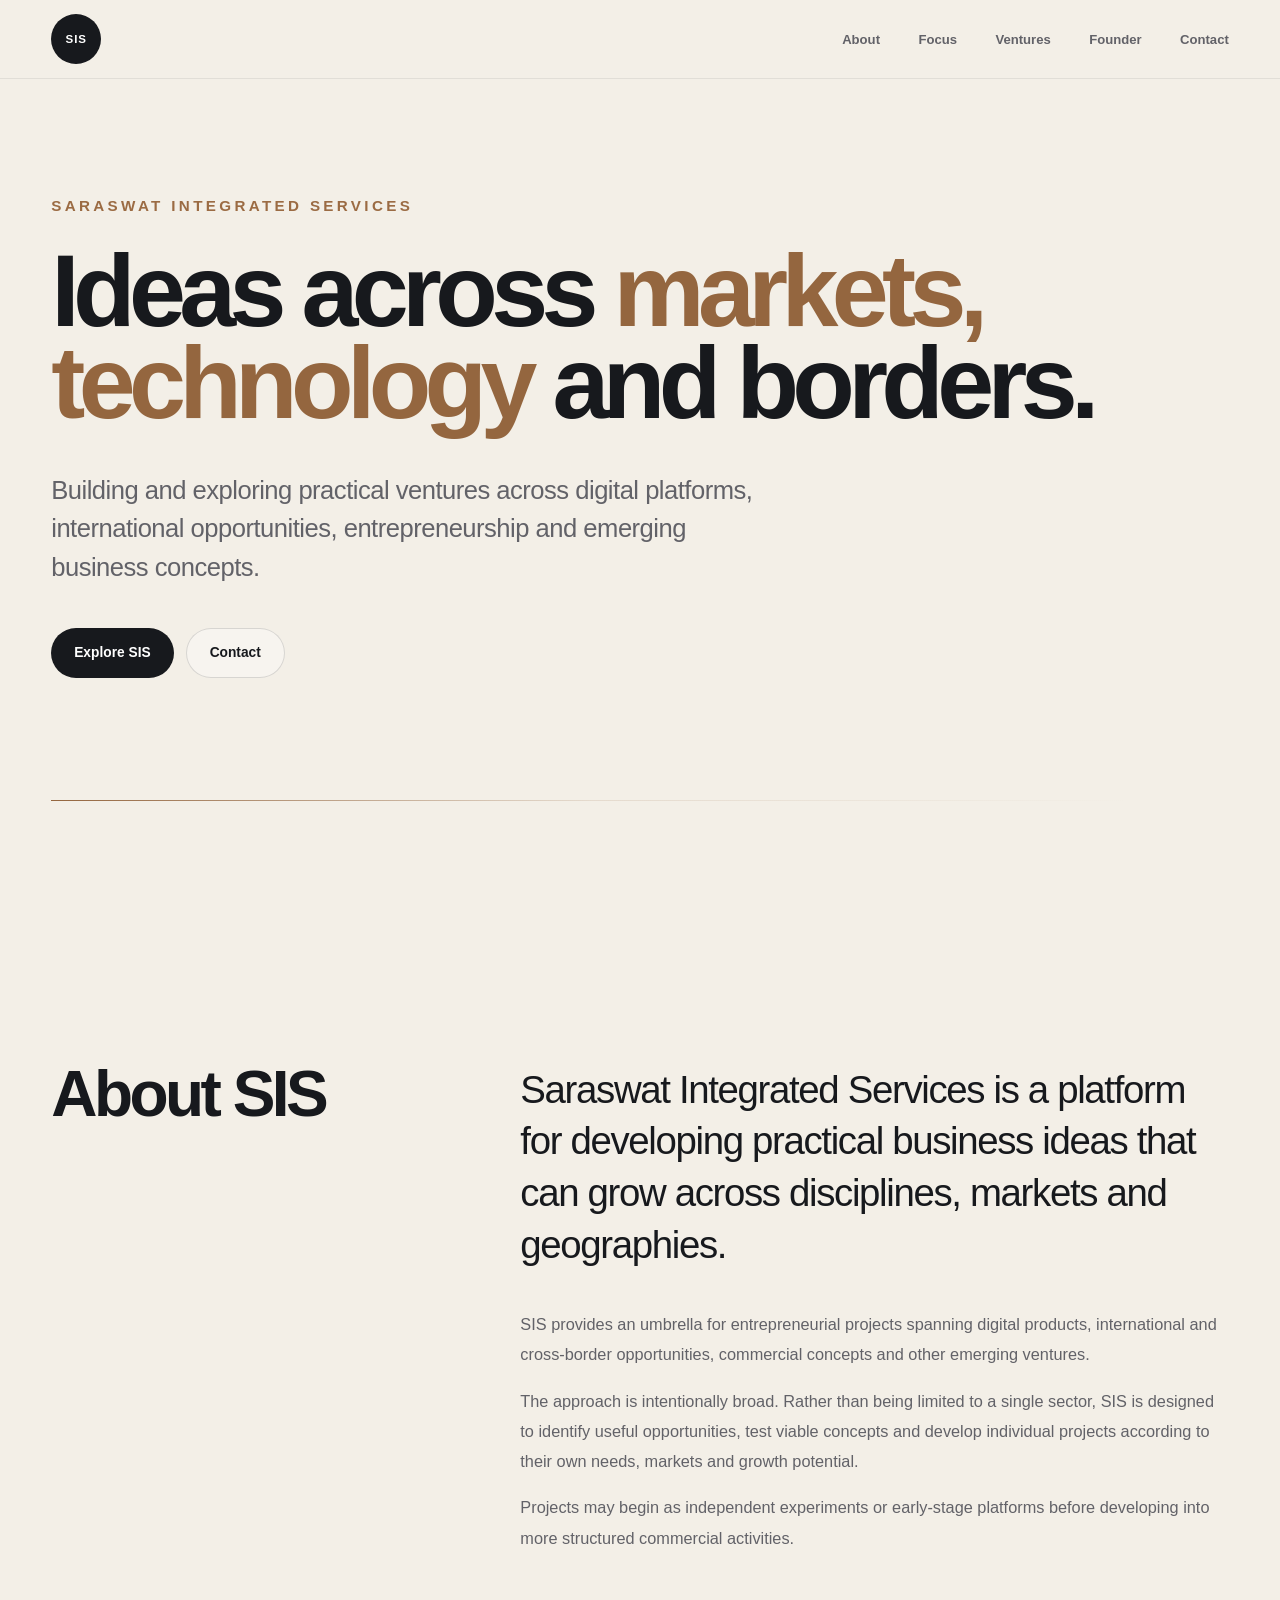
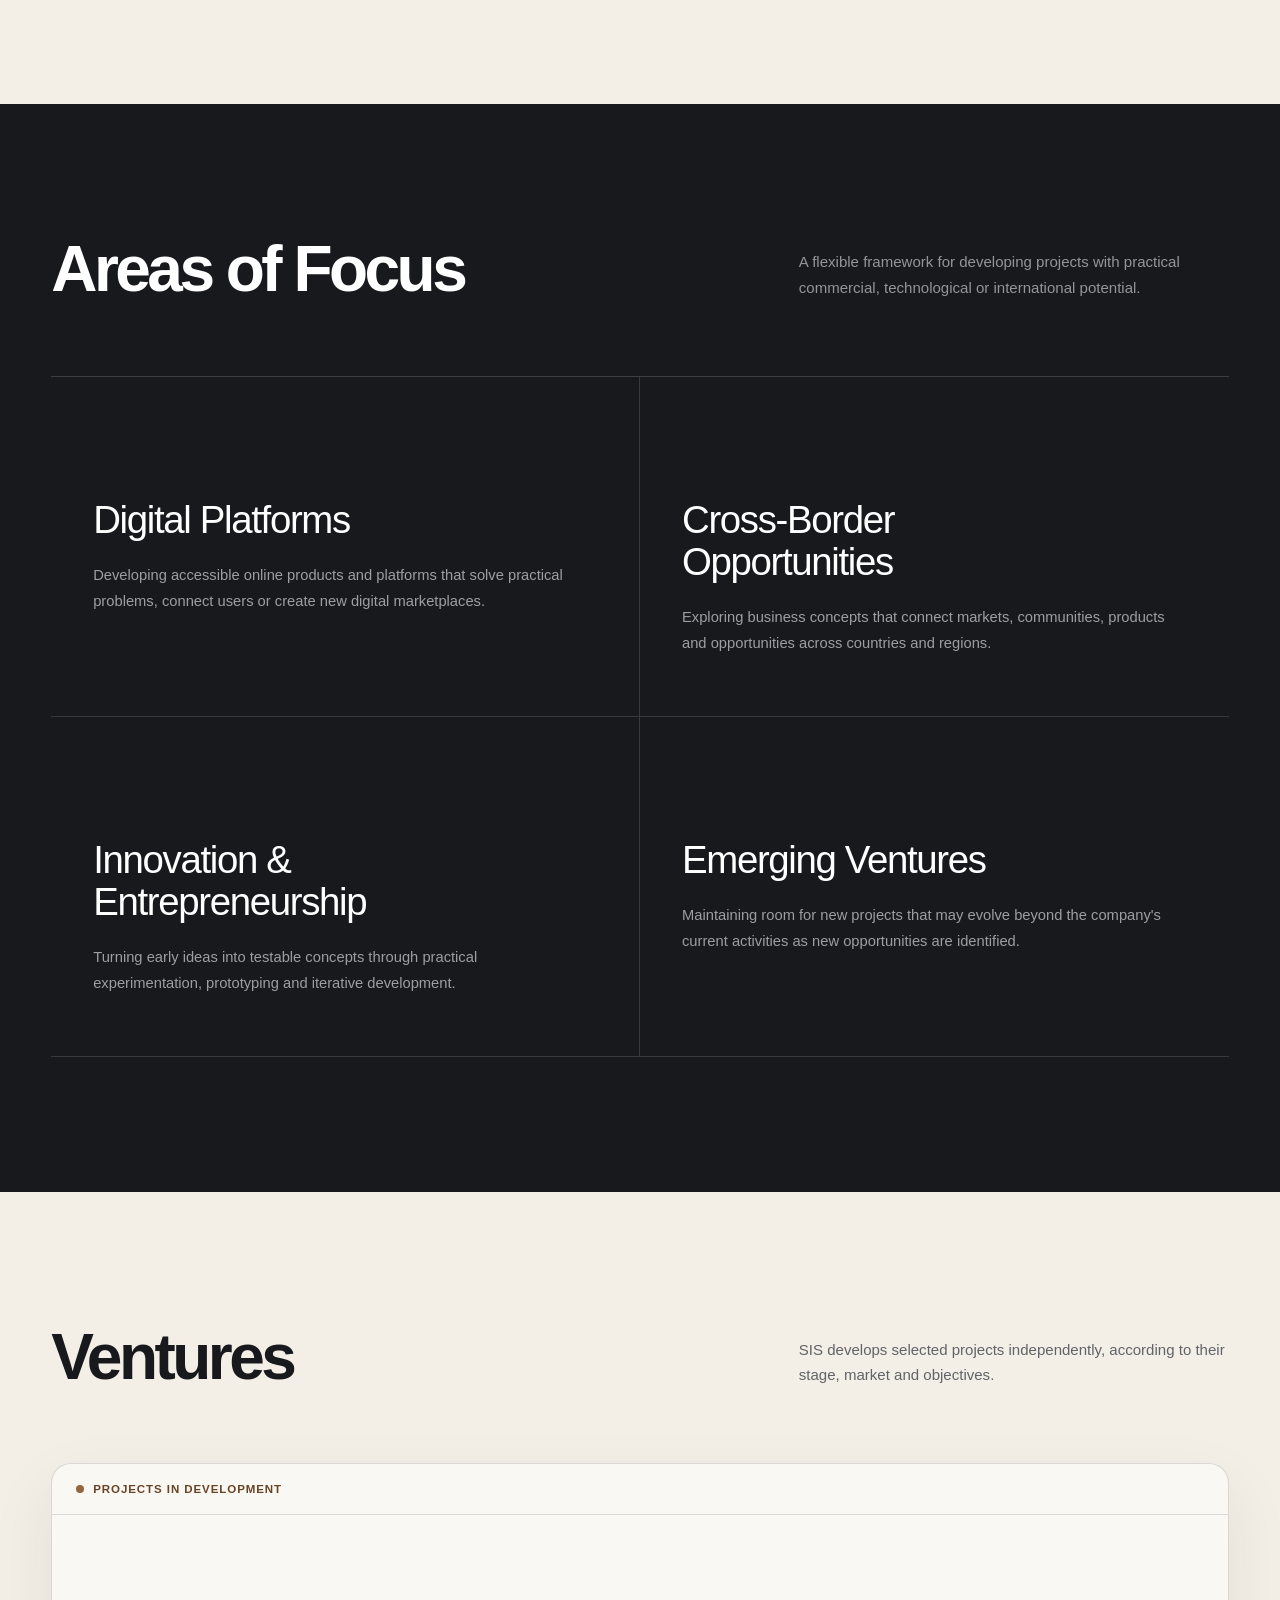
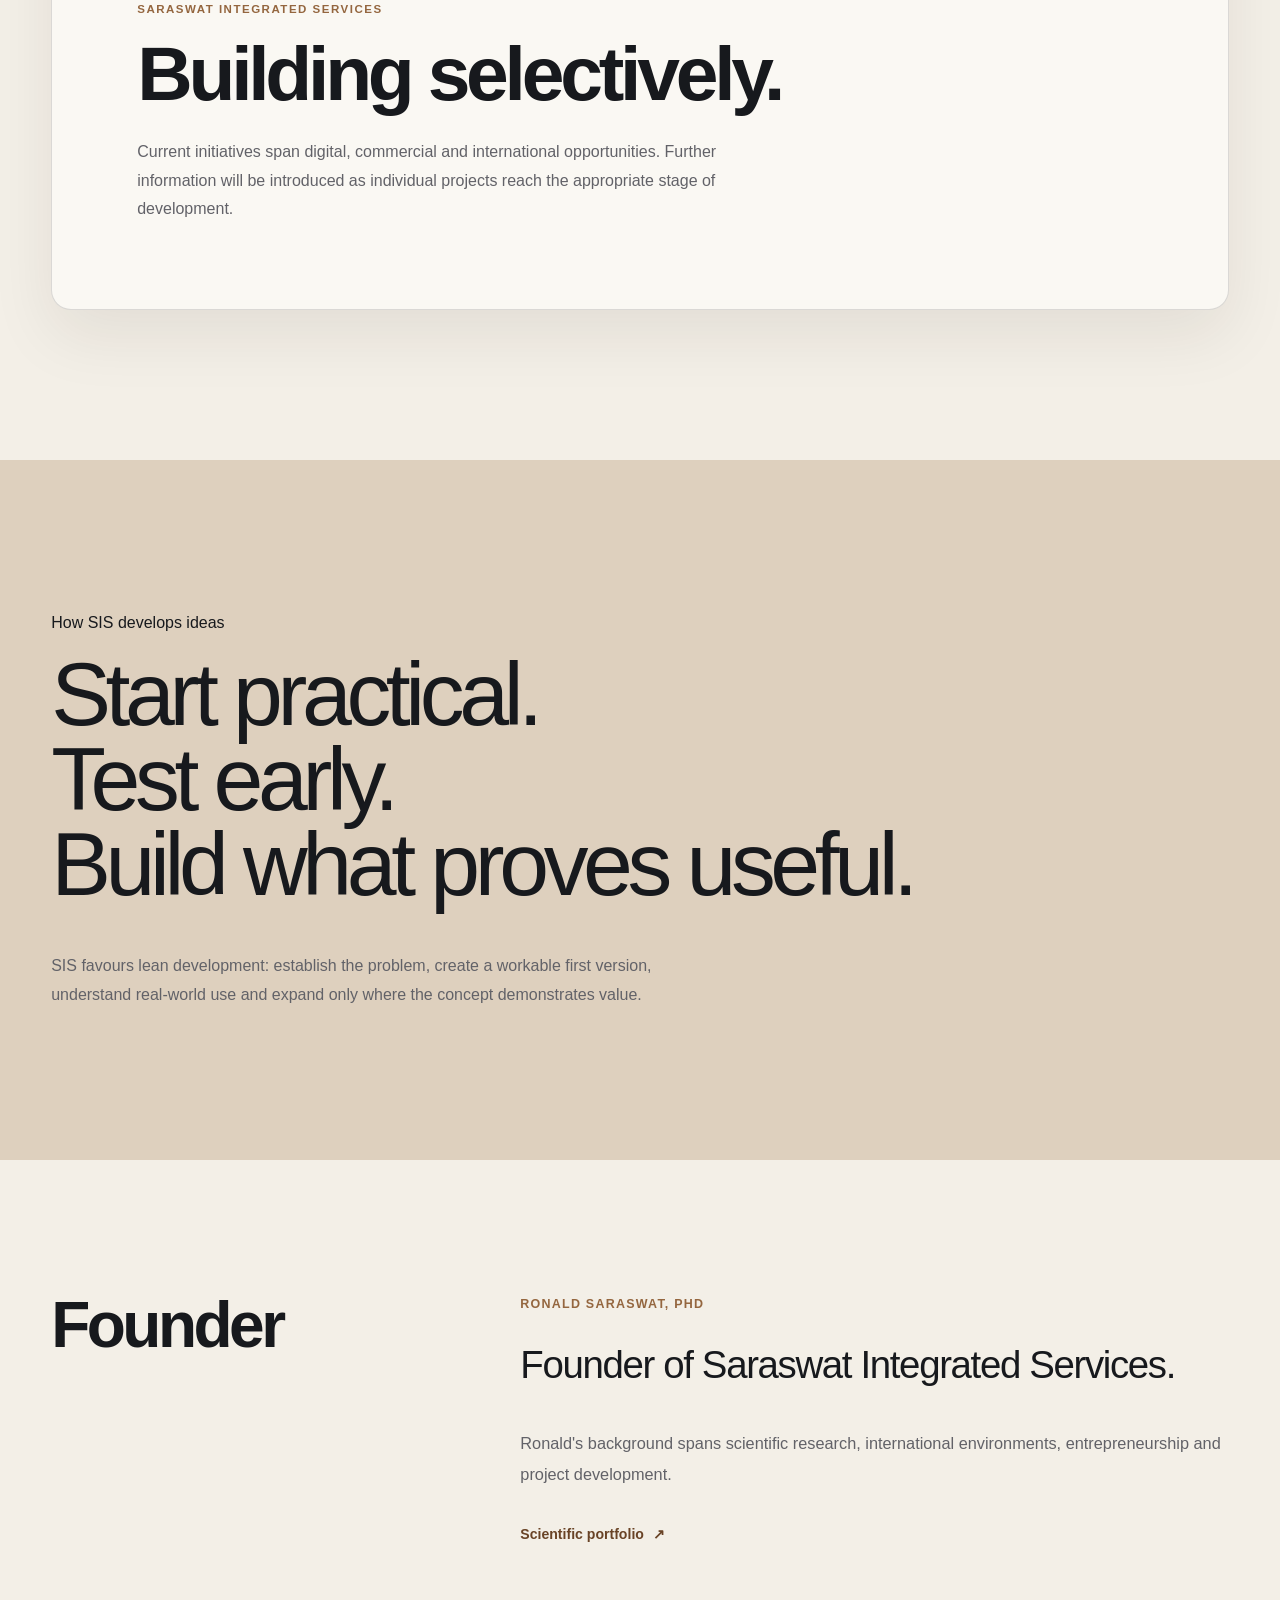
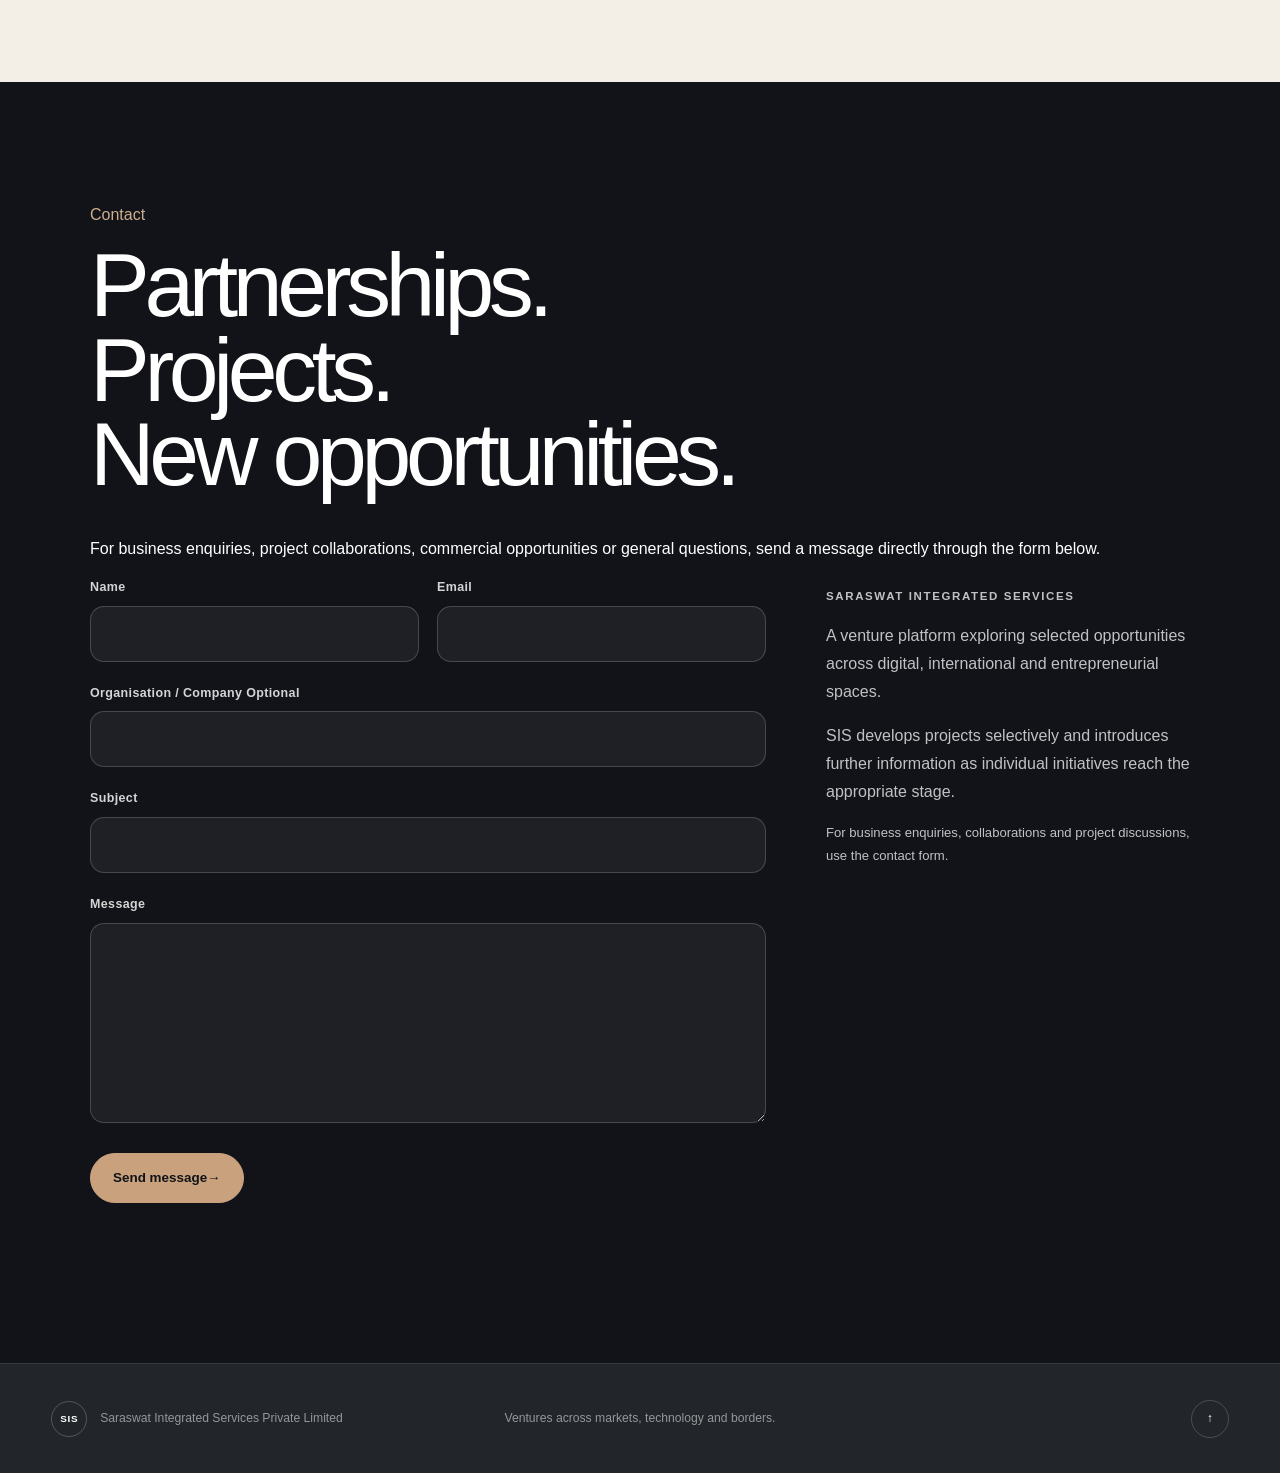
==== index.html @ fc1d5549 "Refactor index.html for content and functionality Updated HTML structure and content, including meta" ====
<!DOCTYPE html>
<html lang="en">

<head>

    <meta charset="UTF-8">

    <meta
        name="viewport"
        content="width=device-width, initial-scale=1.0"
    >


    <!-- =========================
         PRIMARY SEO
    ========================== -->

    <title>
        Saraswat Integrated Services Private Limited | Ventures Across Markets & Technology
    </title>

    <meta
        name="description"
        content="Saraswat Integrated Services develops and explores projects across digital platforms, international opportunities, innovation and emerging business concepts."
    >

    <meta
        name="author"
        content="Saraswat Integrated Services Private Limited"
    >


    <!--
        KEEP THIS DURING FINAL DEVELOPMENT.
        CHANGE TO "index, follow" WHEN READY FOR GOOGLE.
    -->

    <meta
        name="robots"
        content="noindex, nofollow"
    >


    <!-- =========================
         CANONICAL URL
    ========================== -->

    <link
        rel="canonical"
        href="https://saraswatintegratedservices.com/"
    >


    <!-- =========================
         BROWSER APPEARANCE
    ========================== -->

    <meta
        name="theme-color"
        content="#f3efe7"
    >


    <!-- =========================
         STYLESHEET
    ========================== -->

    <link
        rel="stylesheet"
        href="css/style.css?v=3"
    >

</head>


<body>


    <a
        class="skip-link"
        href="#main-content"
    >
        Skip to content
    </a>



    <!-- =========================
         NAVIGATION
    ========================== -->

    <header class="site-header">

        <div class="nav-container">


            <a
                class="brand"
                href="#home"
                aria-label="Saraswat Integrated Services homepage"
            >
                SIS
            </a>


            <button
                class="menu-toggle"
                aria-label="Open navigation menu"
                aria-expanded="false"
                aria-controls="primary-navigation"
            >
                <span></span>
                <span></span>
            </button>


            <nav
                id="primary-navigation"
                class="site-nav"
                aria-label="Primary navigation"
            >

                <a href="#about">
                    About
                </a>

                <a href="#focus">
                    Focus
                </a>

                <a href="#ventures">
                    Ventures
                </a>

                <a href="#founder">
                    Founder
                </a>

                <a href="#contact">
                    Contact
                </a>

            </nav>


        </div>

    </header>



    <main id="main-content">


        <!-- =========================
             HERO
        ========================== -->

        <section
            id="home"
            class="hero"
        >

            <div class="hero-grid">


                <!-- =========================
                     HERO TEXT
                ========================== -->

                <div class="hero-content">


                    <p class="eyebrow">
                        Saraswat Integrated Services
                    </p>


                    <h1>
                        Ideas across
                        <span>markets, technology</span>
                        and borders.
                    </h1>


                    <p class="hero-statement">
                        Building and exploring practical ventures across
                        digital platforms, international opportunities,
                        entrepreneurship and emerging business concepts.
                    </p>


                    <div class="hero-actions">


                        <a
                            class="button button-primary"
                            href="#ventures"
                        >
                            Explore SIS
                        </a>


                        <a
                            class="button button-secondary"
                            href="#contact"
                        >
                            Contact
                        </a>


                    </div>


                </div>



                <!-- =========================
                     INDIA ↔ EUROPE ARTWORK
                     DESKTOP + IPAD ONLY
                ========================== -->

                <figure
                    class="hero-visual"
                    aria-hidden="true"
                >

                    <img
                        class="hero-network-image"
                        src="assets/images/sis-india-europe-network.png"
                        alt=""
                    >

                </figure>



                <div
                    class="hero-line"
                    aria-hidden="true"
                ></div>


            </div>

        </section>



        <!-- =========================
             ABOUT
        ========================== -->

        <section
            id="about"
            class="section"
        >

            <div class="section-grid">


                <div class="section-heading">

                    <h2>
                        About SIS
                    </h2>

                </div>


                <div class="section-content">


                    <p class="large-copy">
                        Saraswat Integrated Services is a platform for
                        developing practical business ideas that can grow
                        across disciplines, markets and geographies.
                    </p>


                    <p>
                        SIS provides an umbrella for entrepreneurial projects
                        spanning digital products, international and
                        cross-border opportunities, commercial concepts
                        and other emerging ventures.
                    </p>


                    <p>
                        The approach is intentionally broad. Rather than being
                        limited to a single sector, SIS is designed to identify
                        useful opportunities, test viable concepts and develop
                        individual projects according to their own needs,
                        markets and growth potential.
                    </p>


                    <p>
                        Projects may begin as independent experiments or
                        early-stage platforms before developing into more
                        structured commercial activities.
                    </p>


                </div>

            </div>

        </section>



        <!-- =========================
             AREAS OF FOCUS
        ========================== -->

        <section
            id="focus"
            class="section section-dark"
        >

            <div class="section-header">


                <div>

                    <h2>
                        Areas of Focus
                    </h2>

                </div>


                <p>
                    A flexible framework for developing projects with
                    practical commercial, technological or international
                    potential.
                </p>


            </div>


            <div class="focus-grid">


                <article class="focus-card">

                    <h3>
                        Digital Platforms
                    </h3>

                    <p>
                        Developing accessible online products and platforms
                        that solve practical problems, connect users or
                        create new digital marketplaces.
                    </p>

                </article>


                <article class="focus-card">

                    <h3>
                        Cross-Border Opportunities
                    </h3>

                    <p>
                        Exploring business concepts that connect markets,
                        communities, products and opportunities across
                        countries and regions.
                    </p>

                </article>


                <article class="focus-card">

                    <h3>
                        Innovation & Entrepreneurship
                    </h3>

                    <p>
                        Turning early ideas into testable concepts through
                        practical experimentation, prototyping and
                        iterative development.
                    </p>

                </article>


                <article class="focus-card">

                    <h3>
                        Emerging Ventures
                    </h3>

                    <p>
                        Maintaining room for new projects that may evolve
                        beyond the company's current activities as new
                        opportunities are identified.
                    </p>

                </article>


            </div>

        </section>



        <!-- =========================
             VENTURES
        ========================== -->

        <section
            id="ventures"
            class="section ventures-section"
        >

            <div class="section-header">


                <div>

                    <h2>
                        Ventures
                    </h2>

                </div>


                <p>
                    SIS develops selected projects independently,
                    according to their stage, market and objectives.
                </p>


            </div>


            <article class="venture-feature">


                <div class="venture-status">

                    <span class="status-dot"></span>

                    Projects in development

                </div>


                <div class="venture-main">


                    <p class="venture-category">
                        Saraswat Integrated Services
                    </p>


                    <h3>
                        Building selectively.
                    </h3>


                    <p>
                        Current initiatives span digital, commercial and
                        international opportunities. Further information
                        will be introduced as individual projects reach
                        the appropriate stage of development.
                    </p>


                </div>


            </article>

        </section>



        <!-- =========================
             APPROACH
        ========================== -->

        <section class="approach-section">

            <div class="approach-inner">


                <p class="eyebrow">
                    How SIS develops ideas
                </p>


                <h2>
                    Start practical.
                    <br>
                    Test early.
                    <br>
                    Build what proves useful.
                </h2>


                <p>
                    SIS favours lean development: establish the problem,
                    create a workable first version, understand real-world
                    use and expand only where the concept demonstrates value.
                </p>


            </div>

        </section>



        <!-- =========================
             FOUNDER
        ========================== -->

        <section
            id="founder"
            class="section"
        >

            <div class="section-grid founder-grid">


                <div class="section-heading">

                    <h2>
                        Founder
                    </h2>

                </div>


                <div class="founder-content">


                    <p class="founder-name">
                        Ronald Saraswat, PhD
                    </p>


                    <p class="large-copy">
                        Founder of Saraswat Integrated Services.
                    </p>


                    <p>
                        Ronald's background spans scientific research,
                        international environments, entrepreneurship
                        and project development.
                    </p>


                    <a
                        class="text-link"
                        href="https://ronald.saraswatintegratedservices.com/"
                        target="_blank"
                        rel="noopener noreferrer"
                        aria-label="Visit Ronald Saraswat's scientific portfolio"
                    >
                        Scientific portfolio

                        <span aria-hidden="true">
                            ↗
                        </span>

                    </a>


                </div>

            </div>

        </section>



        <!-- =========================
             CONTACT
        ========================== -->

        <section
            id="contact"
            class="contact-section"
        >

            <div class="contact-inner">


                <div class="contact-header">


                    <p class="eyebrow">
                        Contact
                    </p>


                    <h2>
                        Partnerships.
                        <br>
                        Projects.
                        <br>
                        New opportunities.
                    </h2>


                    <p class="contact-intro">
                        For business enquiries, project collaborations,
                        commercial opportunities or general questions,
                        send a message directly through the form below.
                    </p>


                </div>



                <div class="contact-layout">


                    <!-- =========================
                         CONTACT FORM
                    ========================== -->

                    <form
                        class="contact-form"
                        action="https://formspree.io/f/mwlevjrv"
                        method="POST"
                    >


                        <div class="form-row">


                            <div class="form-field">

                                <label for="name">
                                    Name
                                </label>

                                <input
                                    type="text"
                                    id="name"
                                    name="name"
                                    autocomplete="name"
                                    required
                                >

                            </div>


                            <div class="form-field">

                                <label for="email">
                                    Email
                                </label>

                                <input
                                    type="email"
                                    id="email"
                                    name="email"
                                    autocomplete="email"
                                    required
                                >

                            </div>


                        </div>



                        <div class="form-field">

                            <label for="organisation">
                                Organisation / Company

                                <span>
                                    Optional
                                </span>
                            </label>

                            <input
                                type="text"
                                id="organisation"
                                name="organisation"
                                autocomplete="organization"
                            >

                        </div>



                        <div class="form-field">

                            <label for="subject">
                                Subject
                            </label>

                            <input
                                type="text"
                                id="subject"
                                name="subject"
                                required
                            >

                        </div>



                        <div class="form-field">

                            <label for="message">
                                Message
                            </label>

                            <textarea
                                id="message"
                                name="message"
                                rows="7"
                                required
                            ></textarea>

                        </div>



                        <!-- Spam protection -->

                        <div
                            class="form-honeypot"
                            aria-hidden="true"
                        >

                            <label for="website">
                                Leave this field empty
                            </label>

                            <input
                                type="text"
                                id="website"
                                name="_gotcha"
                                tabindex="-1"
                                autocomplete="off"
                            >

                        </div>



                        <button
                            class="form-submit"
                            type="submit"
                        >
                            Send message

                            <span aria-hidden="true">
                                →
                            </span>

                        </button>



                        <div
                            class="form-status"
                            role="status"
                            aria-live="polite"
                        ></div>


                    </form>



                    <!-- =========================
                         CONTACT SIDE INFORMATION
                    ========================== -->

                    <aside class="contact-side">


                        <p class="contact-side-label">
                            Saraswat Integrated Services
                        </p>


                        <p>
                            A venture platform exploring selected
                            opportunities across digital, international
                            and entrepreneurial spaces.
                        </p>


                        <p>
                            SIS develops projects selectively and introduces
                            further information as individual initiatives
                            reach the appropriate stage.
                        </p>


                        <p class="contact-side-note">
                            For business enquiries, collaborations and
                            project discussions, use the contact form.
                        </p>


                    </aside>


                </div>


            </div>

        </section>


    </main>



    <!-- =========================
         FOOTER
    ========================== -->

    <footer class="site-footer">


        <div class="footer-brand">


            <strong>
                SIS
            </strong>


            <span>
                Saraswat Integrated Services Private Limited
            </span>


        </div>


        <p>
            Ventures across markets, technology and borders.
        </p>


        <a
            href="#home"
            aria-label="Back to top"
        >
            ↑
        </a>


    </footer>



    <!-- =========================
         NAVIGATION JAVASCRIPT
    ========================== -->

    <script src="js/main.js"></script>



    <!-- =========================
         CONTACT FORM
         ASYNCHRONOUS FORMSPREE SUBMISSION
    ========================== -->

    <script>

        const contactForm =
            document.querySelector(".contact-form");

        const formStatus =
            document.querySelector(".form-status");


        if (contactForm && formStatus) {

            contactForm.addEventListener(
                "submit",
                async (event) => {

                    event.preventDefault();


                    const submitButton =
                        contactForm.querySelector(
                            ".form-submit"
                        );


                    const originalButtonHTML =
                        submitButton.innerHTML;


                    submitButton.disabled = true;

                    submitButton.textContent =
                        "Sending...";


                    formStatus.textContent = "";

                    formStatus.classList.remove(
                        "success",
                        "error"
                    );


                    try {

                        const formData =
                            new FormData(contactForm);


                        const response =
                            await fetch(
                                contactForm.action,
                                {
                                    method: "POST",
                                    body: formData,
                                    headers: {
                                        "Accept":
                                            "application/json"
                                    }
                                }
                            );


                        if (response.ok) {

                            contactForm.reset();

                            formStatus.textContent =
                                "Thank you. Your message has been sent successfully.";

                            formStatus.classList.add(
                                "success"
                            );

                        }

                        else {

                            formStatus.textContent =
                                "Your message could not be sent. Please try again.";

                            formStatus.classList.add(
                                "error"
                            );

                        }

                    }

                    catch (error) {

                        formStatus.textContent =
                            "Your message could not be sent. Please check your connection and try again.";

                        formStatus.classList.add(
                            "error"
                        );

                    }

                    finally {

                        submitButton.disabled = false;

                        submitButton.innerHTML =
                            originalButtonHTML;

                    }

                }
            );

        }

    </script>


</body>

</html>
---- css/style.css ----
/* =========================
   DESIGN SYSTEM
========================= */

:root {
    --background: #f3efe7;
    --surface: #faf8f3;
    --surface-deep: #e9e1d4;

    --text-primary: #17191d;
    --text-secondary: #626268;

    --accent: #94663f;
    --accent-dark: #694326;
    --accent-soft: #ded0be;

    --dark: #17191d;
    --dark-soft: #22252a;

    --border: rgba(23, 25, 29, 0.14);

    --content-width: 1240px;

    --radius-small: 10px;
    --radius-medium: 20px;
    --radius-large: 32px;

    --shadow:
        0 25px 65px
        rgba(35, 27, 18, 0.08);
}


/* =========================
   RESET
========================= */

* {
    box-sizing: border-box;
}

html {
    scroll-behavior: smooth;
}

body {
    margin: 0;
    overflow-x: hidden;

    font-family:
        -apple-system,
        BlinkMacSystemFont,
        "Segoe UI",
        Helvetica,
        Arial,
        sans-serif;

    background: var(--background);
    color: var(--text-primary);

    line-height: 1.6;

    -webkit-font-smoothing: antialiased;
}

body.menu-open {
    overflow: hidden;
}

a {
    color: inherit;
    text-decoration: none;
}

button {
    font: inherit;
}

p {
    margin-top: 0;
}

section {
    scroll-margin-top: 90px;
}


/* =========================
   ACCESSIBILITY
========================= */

a:focus-visible,
button:focus-visible {
    outline: 2px solid var(--accent);
    outline-offset: 4px;
}


/* =========================
   SKIP LINK
========================= */

.skip-link {
    position: fixed;
    top: -100px;
    left: 20px;
    z-index: 9999;

    padding: 12px 18px;

    border-radius: 8px;

    background: var(--dark);
    color: #ffffff;
}

.skip-link:focus {
    top: 20px;
}


/* =========================
   NAVIGATION
========================= */

.site-header {
    position: sticky;
    top: 0;
    z-index: 1000;

    border-bottom: 1px solid rgba(23, 25, 29, 0.08);

    background: rgba(243, 239, 231, 0.91);

    backdrop-filter: blur(18px);
    -webkit-backdrop-filter: blur(18px);
}

.nav-container {
    width: min(92%, var(--content-width));
    height: 78px;

    margin: 0 auto;

    display: flex;
    align-items: center;
    justify-content: space-between;

    gap: 35px;
}

.brand {
    width: 50px;
    height: 50px;

    flex: 0 0 auto;

    display: grid;
    place-items: center;

    border-radius: 50%;

    background: var(--dark);
    color: #ffffff;

    font-size: 0.72rem;
    font-weight: 750;
    letter-spacing: 0.08em;

    transition:
        background 180ms ease,
        transform 180ms ease;
}

.brand:hover {
    background: var(--accent);
    transform: translateY(-1px);
}

.site-nav {
    display: flex;
    align-items: center;

    gap: clamp(22px, 3vw, 42px);

    color: var(--text-secondary);

    font-size: 0.82rem;
    font-weight: 600;
}

.site-nav a {
    position: relative;

    white-space: nowrap;

    transition: color 180ms ease;
}

.site-nav a:hover {
    color: var(--text-primary);
}

.site-nav a::after {
    content: "";

    position: absolute;

    left: 0;
    bottom: -7px;

    width: 100%;
    height: 1px;

    background: var(--accent);

    transform: scaleX(0);
    transform-origin: right;

    transition: transform 180ms ease;
}

.site-nav a:hover::after {
    transform: scaleX(1);
    transform-origin: left;
}

.menu-toggle {
    display: none;

    width: 46px;
    height: 46px;

    padding: 0;

    border: 0;

    background: transparent;

    cursor: pointer;
}

.menu-toggle span {
    display: block;

    width: 22px;
    height: 1.5px;

    margin: 6px auto;

    background: var(--text-primary);

    transition: transform 180ms ease;
}


/* =========================
   HERO
========================= */

.hero {
    width: min(92%, var(--content-width));

    min-height: calc(100svh - 78px);

    margin: 0 auto;

    display: flex;
    align-items: center;

    padding:
        clamp(75px, 9vw, 130px)
        0
        clamp(90px, 10vw, 140px);
}

.hero-inner {
    width: 100%;
}

.hero .eyebrow {
    margin-bottom: 26px;

    color: #9b6b43; /* or your current accent */
    font-size: 0.95rem;
    font-weight: 700;
    letter-spacing: 0.22em;
    text-transform: uppercase;
}

.hero h1 {
    max-width: 1080px;

    margin: 0 0 42px;

    font-size:
        clamp(4rem, 8vw, 8.5rem);

    font-weight: 560;
    letter-spacing: -0.065em;
    line-height: 0.9;
}

.hero h1 span {
    color: var(--accent);
}

.hero-statement {
    max-width: 720px;

    margin-bottom: 42px;

    color: var(--text-secondary);

    font-size:
        clamp(1.25rem, 2vw, 1.75rem);

    line-height: 1.5;
    letter-spacing: -0.02em;
}

.hero-actions {
    display: flex;
    flex-wrap: wrap;

    gap: 12px;
}

.button {
    display: inline-flex;
    align-items: center;
    justify-content: center;

    min-height: 50px;

    padding: 0 23px;

    border-radius: 50px;

    font-size: 0.86rem;
    font-weight: 700;

    transition:
        transform 180ms ease,
        background 180ms ease,
        color 180ms ease,
        border-color 180ms ease;
}

.button:hover {
    transform: translateY(-2px);
}

.button-primary {
    background: var(--dark);
    color: #ffffff;
}

.button-primary:hover {
    background: var(--accent);
}

.button-secondary {
    border: 1px solid var(--border);

    background: rgba(255, 255, 255, 0.35);
}

.button-secondary:hover {
    border-color: var(--accent);
}

.hero-line {
    width: 100%;
    height: 1px;

    margin-top: 80px;

    background:
        linear-gradient(
            to right,
            var(--accent),
            rgba(148, 102, 63, 0.15),
            transparent
        );
}


/* =========================
   SHARED SECTIONS
========================= */

.section {
    width: min(92%, var(--content-width));

    margin: 0 auto;

    padding: 135px 0;
}

.section-grid {
    display: grid;

    grid-template-columns:
        minmax(250px, 0.65fr)
        minmax(0, 1.35fr);

    gap:
        clamp(55px, 10vw, 150px);
}

.section-heading h2,
.section-header h2 {
    margin: 0;

    font-size:
        clamp(2.8rem, 5vw, 5.5rem);

    font-weight: 560;
    letter-spacing: -0.055em;
    line-height: 0.96;
}

.section-number {
    margin-bottom: 18px;

    color: var(--accent);

    font-size: 0.72rem;
    font-weight: 750;
    letter-spacing: 0.13em;
}

.section-content {
    max-width: 760px;
}

.section-content > p {
    color: var(--text-secondary);

    font-size: 1.02rem;
    line-height: 1.85;
}

.large-copy {
    margin-bottom: 38px !important;

    color: var(--text-primary) !important;

    font-size:
        clamp(1.75rem, 3vw, 2.7rem) !important;

    line-height: 1.35 !important;
    letter-spacing: -0.035em;
}

.section-header {
    display: flex;
    align-items: flex-end;
    justify-content: space-between;

    gap: 60px;

    margin-bottom: 75px;
}

.section-header > p {
    max-width: 430px;

    margin: 0;

    color: var(--text-secondary);

    font-size: 0.94rem;
    line-height: 1.7;
}


/* =========================
   DARK FOCUS SECTION
========================= */

.section-dark {
    width: 100%;
    max-width: none;

    padding:
        135px
        max(
            4%,
            calc((100vw - var(--content-width)) / 2)
        );

    background: var(--dark);

    color: #ffffff;
}

.section-dark .section-header > p {
    color: rgba(255, 255, 255, 0.54);
}

.focus-grid {
    display: grid;

    grid-template-columns:
        repeat(2, minmax(0, 1fr));

    border-top:
        1px solid
        rgba(255, 255, 255, 0.16);
}

.focus-card {
    min-height: 340px;

    padding: 42px;

    border-bottom:
        1px solid
        rgba(255, 255, 255, 0.14);

    border-right:
        1px solid
        rgba(255, 255, 255, 0.14);
}

.focus-card:nth-child(2n) {
    border-right: 0;
}

.focus-card > span {
    color: #cfae8f;

    font-size: 0.72rem;
    font-weight: 700;
}

.focus-card h3 {
    max-width: 430px;

    margin:
        80px
        0
        22px;

    font-size:
        clamp(1.7rem, 3vw, 2.8rem);

    font-weight: 540;
    letter-spacing: -0.035em;
    line-height: 1.1;
}

.focus-card p {
    max-width: 490px;

    margin-bottom: 0;

    color: rgba(255, 255, 255, 0.58);

    font-size: 0.92rem;
    line-height: 1.75;
}


/* =========================
   VENTURES
========================= */

.ventures-section {
    padding-bottom: 150px;
}

.venture-feature {
    overflow: hidden;

    border: 1px solid var(--border);
    border-radius: var(--radius-medium);

    background: var(--surface);

    box-shadow: var(--shadow);
}

.venture-status {
    display: flex;
    align-items: center;

    gap: 9px;

    padding:
        16px
        24px;

    border-bottom: 1px solid var(--border);

    color: var(--accent-dark);

    font-size: 0.72rem;
    font-weight: 750;
    letter-spacing: 0.08em;

    text-transform: uppercase;
}

.status-dot {
    width: 8px;
    height: 8px;

    border-radius: 50%;

    background: var(--accent);
}

.venture-main {
    padding:
        clamp(40px, 7vw, 85px);
}

.venture-category {
    margin-bottom: 18px;

    color: var(--accent);

    font-size: 0.72rem;
    font-weight: 750;
    letter-spacing: 0.13em;

    text-transform: uppercase;
}

.venture-main h3 {
    max-width: 850px;

    margin:
        0
        0
        28px;

    font-size:
        clamp(2.7rem, 6vw, 6.3rem);

    font-weight: 550;
    letter-spacing: -0.055em;
    line-height: 0.95;
}

.venture-main > p:last-child {
    max-width: 650px;

    margin: 0;

    color: var(--text-secondary);

    font-size: 1rem;
    line-height: 1.8;
}

.venture-meta {
    display: grid;

    grid-template-columns:
        repeat(3, minmax(0, 1fr));

    border-top: 1px solid var(--border);
}

.venture-meta div {
    padding: 24px;

    border-right: 1px solid var(--border);
}

.venture-meta div:last-child {
    border-right: 0;
}

.venture-meta span,
.venture-meta strong {
    display: block;
}

.venture-meta span {
    margin-bottom: 6px;

    color: var(--text-secondary);

    font-size: 0.68rem;
    font-weight: 650;

    text-transform: uppercase;
    letter-spacing: 0.08em;
}

.venture-meta strong {
    font-size: 0.92rem;
}

.future-ventures {
    margin-top: 28px;

    display: flex;
    justify-content: flex-end;
}

.future-ventures p {
    max-width: 500px;

    color: var(--text-secondary);

    font-size: 0.82rem;
    line-height: 1.7;
}


/* =========================
   APPROACH
========================= */

.approach-section {
    width: 100%;

    padding:
        150px
        max(
            4%,
            calc((100vw - var(--content-width)) / 2)
        );

    background: var(--accent-soft);
}

.approach-inner {
    max-width: 980px;
}

.approach-inner h2 {
    margin:
        0
        0
        45px;

    font-size:
        clamp(3.2rem, 7vw, 7.2rem);

    font-weight: 540;
    letter-spacing: -0.06em;
    line-height: 0.95;
}

.approach-inner > p:last-child {
    max-width: 650px;

    margin-bottom: 0;

    color: var(--text-secondary);

    font-size: 1rem;
    line-height: 1.8;
}


/* =========================
   FOUNDER
========================= */

.founder-grid {
    align-items: start;
}

.founder-content {
    max-width: 760px;
}

.founder-name {
    margin-bottom: 24px;

    color: var(--accent);

    font-size: 0.78rem;
    font-weight: 750;
    letter-spacing: 0.10em;

    text-transform: uppercase;
}

.founder-content > p:not(.large-copy):not(.founder-name) {
    color: var(--text-secondary);

    font-size: 1.02rem;
    line-height: 1.85;
}

.text-link {
    display: inline-flex;
    align-items: center;

    gap: 9px;

    margin-top: 18px;

    color: var(--accent-dark);

    font-size: 0.88rem;
    font-weight: 750;

    transition:
        gap 180ms ease,
        color 180ms ease;
}

.text-link:hover {
    gap: 13px;

    color: var(--accent);
}


/* =========================
   CONTACT
========================= */

.contact-section {
    width: 100%;

    padding:
        145px
        max(
            4%,
            calc((100vw - var(--content-width)) / 2)
        );

    background: var(--dark);

    color: #ffffff;
}

.contact-inner {
    max-width: 1100px;
}

.contact-section .eyebrow {
    color: #cfae8f;
}

.contact-section h2 {
    max-width: 1050px;

    margin:
        0
        0
        40px;

    font-size:
        clamp(3.4rem, 7vw, 7.5rem);

    font-weight: 540;
    letter-spacing: -0.06em;
    line-height: 0.94;
}

.contact-copy {
    max-width: 650px;

    margin-bottom: 36px;

    color: rgba(255, 255, 255, 0.58);

    font-size: 1rem;
    line-height: 1.8;
}

.button-light {
    background: #ffffff;
    color: var(--dark);
}

.button-light:hover {
    background: #cfae8f;
}

.contact-note {
    margin:
        24px
        0
        0;

    color: rgba(255, 255, 255, 0.38);

    font-size: 0.72rem;
}

.contact-section {
    padding: 120px 4%;
    background: #111318;
    color: #ffffff;
}

.contact-inner {
    width: min(100%, 1240px);
    margin: 0 auto;
}

.contact-intro-block {
    max-width: 760px;
    margin-bottom: 54px;
}

.contact-intro-block .section-number {
    margin-bottom: 14px;
    color: #9b6b43;
    font-size: 0.78rem;
    font-weight: 700;
    letter-spacing: 0.16em;
    text-transform: uppercase;
}

.contact-intro-block h2 {
    margin: 0 0 18px;
    font-size: clamp(2.6rem, 5vw, 4.8rem);
    font-weight: 600;
    letter-spacing: -0.05em;
    line-height: 0.95;
}

.contact-intro-block p {
    max-width: 620px;
    margin: 0;
    color: rgba(255, 255, 255, 0.68);
    font-size: 1rem;
    line-height: 1.8;
}

.contact-layout {
    display: grid;
    grid-template-columns: minmax(0, 1.3fr) minmax(260px, 0.7fr);
    gap: 60px;
    align-items: start;
}

.contact-form {
    width: 100%;
    max-width: 760px;
}

.form-row {
    display: grid;
    grid-template-columns: repeat(2, minmax(0, 1fr));
    gap: 18px;
}

.form-field {
    margin-bottom: 22px;
}

.form-field label {
    display: block;
    margin-bottom: 8px;
    color: rgba(255, 255, 255, 0.82);
    font-size: 0.78rem;
    font-weight: 650;
    letter-spacing: 0.03em;
}

.form-field input,
.form-field textarea {
    width: 100%;
    border: 1px solid rgba(255, 255, 255, 0.18);
    border-radius: 14px;
    background: rgba(255, 255, 255, 0.06);
    color: #ffffff;
    font-size: 0.95rem;
    outline: none;
    box-shadow: none;
    transition: border-color 180ms ease, background 180ms ease, box-shadow 180ms ease;
}

.form-field input {
    height: 56px;
    padding: 0 16px;
}

.form-field textarea {
    min-height: 180px;
    padding: 14px 16px;
    line-height: 1.6;
    resize: vertical;
}

.form-field input:focus,
.form-field textarea:focus {
    border-color: #c9a27d;
    background: rgba(255, 255, 255, 0.08);
    box-shadow: 0 0 0 3px rgba(201, 162, 125, 0.12);
}

.form-submit {
    display: inline-flex;
    align-items: center;
    justify-content: center;
    min-height: 50px;
    padding: 0 22px;
    border: 1px solid #c9a27d;
    border-radius: 50px;
    background: #c9a27d;
    color: #111318;
    cursor: pointer;
    font-size: 0.84rem;
    font-weight: 750;
    transition: background 180ms ease, border-color 180ms ease, transform 180ms ease;
}

.form-submit:hover {
    background: #d6b08b;
    border-color: #d6b08b;
    transform: translateY(-2px);
}

.form-status {
    min-height: 24px;
    margin-top: 16px;
    font-size: 0.8rem;
}

.form-honeypot {
    position: absolute !important;
    width: 1px !important;
    height: 1px !important;
    margin: -1px !important;
    padding: 0 !important;
    overflow: hidden !important;
    clip: rect(0, 0, 0, 0) !important;
    clip-path: inset(50%) !important;
    border: 0 !important;
    white-space: nowrap !important;
}

.contact-side {
    padding-top: 8px;
}

.contact-side-label {
    margin: 0 0 18px;
    color: rgba(255, 255, 255, 0.42);
    font-size: 0.72rem;
    font-weight: 700;
    letter-spacing: 0.14em;
    text-transform: uppercase;
}

.contact-side p {
    margin: 0 0 16px;
    color: rgba(255, 255, 255, 0.74);
    line-height: 1.75;
}

.contact-side-note {
    color: rgba(255, 255, 255, 0.44);
    font-size: 0.82rem;
}

@media (max-width: 900px) {
    .contact-layout {
        grid-template-columns: 1fr;
        gap: 40px;
    }
}

@media (max-width: 600px) {
    .form-row {
        grid-template-columns: 1fr;
        gap: 0;
    }

    .form-submit {
        width: 100%;
    }
}



/* =========================
   FOOTER
========================= */

.site-footer {
    min-height: 110px;

    padding:
        0
        max(
            4%,
            calc((100vw - var(--content-width)) / 2)
        );

    display: grid;

    grid-template-columns:
        1fr
        auto
        1fr;

    align-items: center;

    gap: 30px;

    border-top:
        1px solid
        rgba(255, 255, 255, 0.10);

    background: var(--dark-soft);

    color: rgba(255, 255, 255, 0.52);

    font-size: 0.76rem;
}

.footer-brand {
    display: flex;
    align-items: center;

    gap: 13px;
}

.footer-brand strong {
    display: grid;
    place-items: center;

    width: 36px;
    height: 36px;

    border:
        1px solid
        rgba(255, 255, 255, 0.22);

    border-radius: 50%;

    color: #ffffff;

    font-size: 0.62rem;
    letter-spacing: 0.07em;
}

.site-footer p {
    margin: 0;

    text-align: center;
}

.site-footer > a {
    justify-self: end;

    width: 38px;
    height: 38px;

    display: grid;
    place-items: center;

    border:
        1px solid
        rgba(255, 255, 255, 0.18);

    border-radius: 50%;

    color: #ffffff;
}


/* =========================
   TABLET
========================= */

@media (max-width: 900px) {

    .nav-container {
        height: 70px;
    }

    .menu-toggle {
        display: block;

        position: relative;
        z-index: 1200;
    }

    .site-nav {
        position: fixed;

        inset:
            70px
            0
            0
            0;

        width: 100vw;
        height: calc(100dvh - 70px);

        display: flex;
        flex-direction: column;
        align-items: stretch;

        gap: 0;

        padding:
            26px
            5%
            50px;

        overflow-y: auto;

        background: var(--background);

        transform: translateX(100%);

        transition: transform 220ms ease;
    }

    .site-nav.open {
        transform: translateX(0);
    }

    .site-nav a {
        width: 100%;

        padding: 18px 0;

        border-bottom: 1px solid var(--border);

        color: var(--text-primary);

        font-size: 1.05rem;
    }

    .site-nav a::after {
        display: none;
    }

    .menu-toggle.active span:first-child {
        transform:
            translateY(3.7px)
            rotate(45deg);
    }

    .menu-toggle.active span:last-child {
        transform:
            translateY(-3.7px)
            rotate(-45deg);
    }

    .hero {
        min-height: auto;

        padding:
            100px
            0
            110px;
    }

    .hero h1 {
        font-size:
            clamp(4rem, 12vw, 7rem);
    }

    .section,
    .section-dark {
        padding:
            100px
            5%;
    }

    .section-grid {
        grid-template-columns: 1fr;
        gap: 50px;
    }

    .section-header {
        display: block;

        margin-bottom: 55px;
    }

    .section-header > p {
        margin-top: 25px;
    }

    .approach-section,
    .contact-section {
        padding:
            110px
            5%;
    }

}


/* =========================
   MOBILE
========================= */

@media (max-width: 600px) {
    .hero .eyebrow {
        font-size: 0.82rem;
        letter-spacing: 0.16em;
    }
}

@media (max-width: 600px) {

    .hero {
        width: 90%;

        padding:
            75px
            0
            80px;
    }

    .hero h1 {
        margin-bottom: 30px;

        font-size:
            clamp(3.4rem, 15vw, 5.2rem);

        line-height: 0.93;
    }

    .hero-statement {
        font-size: 1.18rem;
    }

    .hero-actions {
        display: grid;

        grid-template-columns:
            repeat(2, minmax(0, 1fr));

        width: 100%;
    }

    .hero-actions .button {
        width: 100%;

        padding:
            0
            13px;

        font-size: 0.8rem;
    }

    .hero-line {
        margin-top: 55px;
    }

    .section-heading h2,
    .section-header h2 {
        font-size:
            clamp(2.7rem, 13vw, 4.3rem);
    }

    .focus-grid {
        grid-template-columns: 1fr;
    }

    .focus-card,
    .focus-card:nth-child(2n) {
        min-height: auto;

        padding:
            35px
            0;

        border-right: 0;
    }

    .focus-card h3 {
        margin-top: 45px;
    }

    .venture-main {
        padding:
            38px
            24px;
    }

    .venture-main h3 {
        font-size:
            clamp(2.5rem, 13vw, 4.2rem);
    }

    .venture-meta {
        grid-template-columns: 1fr;
    }

    .venture-meta div {
        border-right: 0;
        border-bottom: 1px solid var(--border);
    }

    .venture-meta div:last-child {
        border-bottom: 0;
    }

    .future-ventures {
        justify-content: flex-start;
    }

    .approach-inner h2 {
        font-size:
            clamp(3rem, 14vw, 5rem);
    }

    .contact-section h2 {
        font-size:
            clamp(3.2rem, 14vw, 5.2rem);
    }

    .site-footer {
        min-height: auto;

        grid-template-columns: 1fr;

        padding-top: 30px;
        padding-bottom: 30px;

        gap: 22px;
    }

    .site-footer p {
        text-align: left;
    }

    .site-footer > a {
        justify-self: start;
    }

}


/* =========================
   REDUCED MOTION
========================= */

@media (prefers-reduced-motion: reduce) {

    html {
        scroll-behavior: auto;
    }

    * {
        transition: none !important;
    }

}
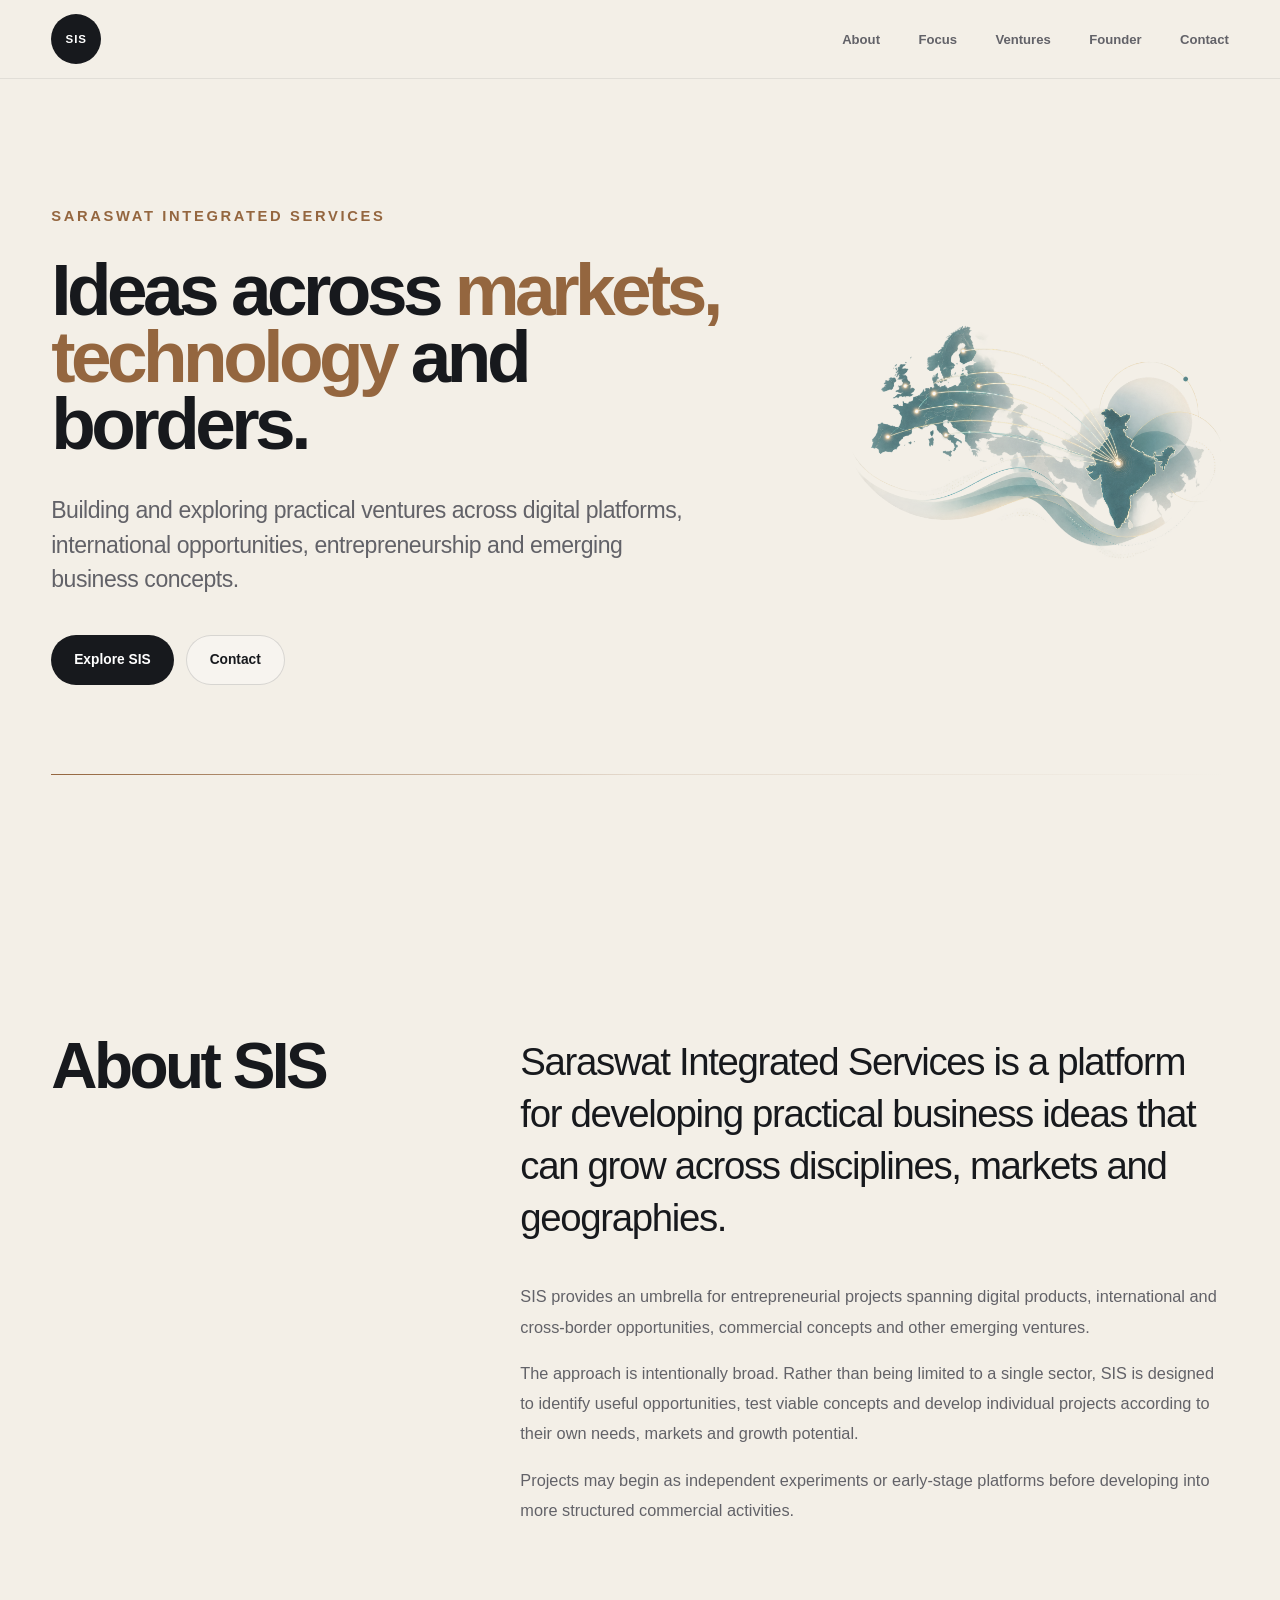
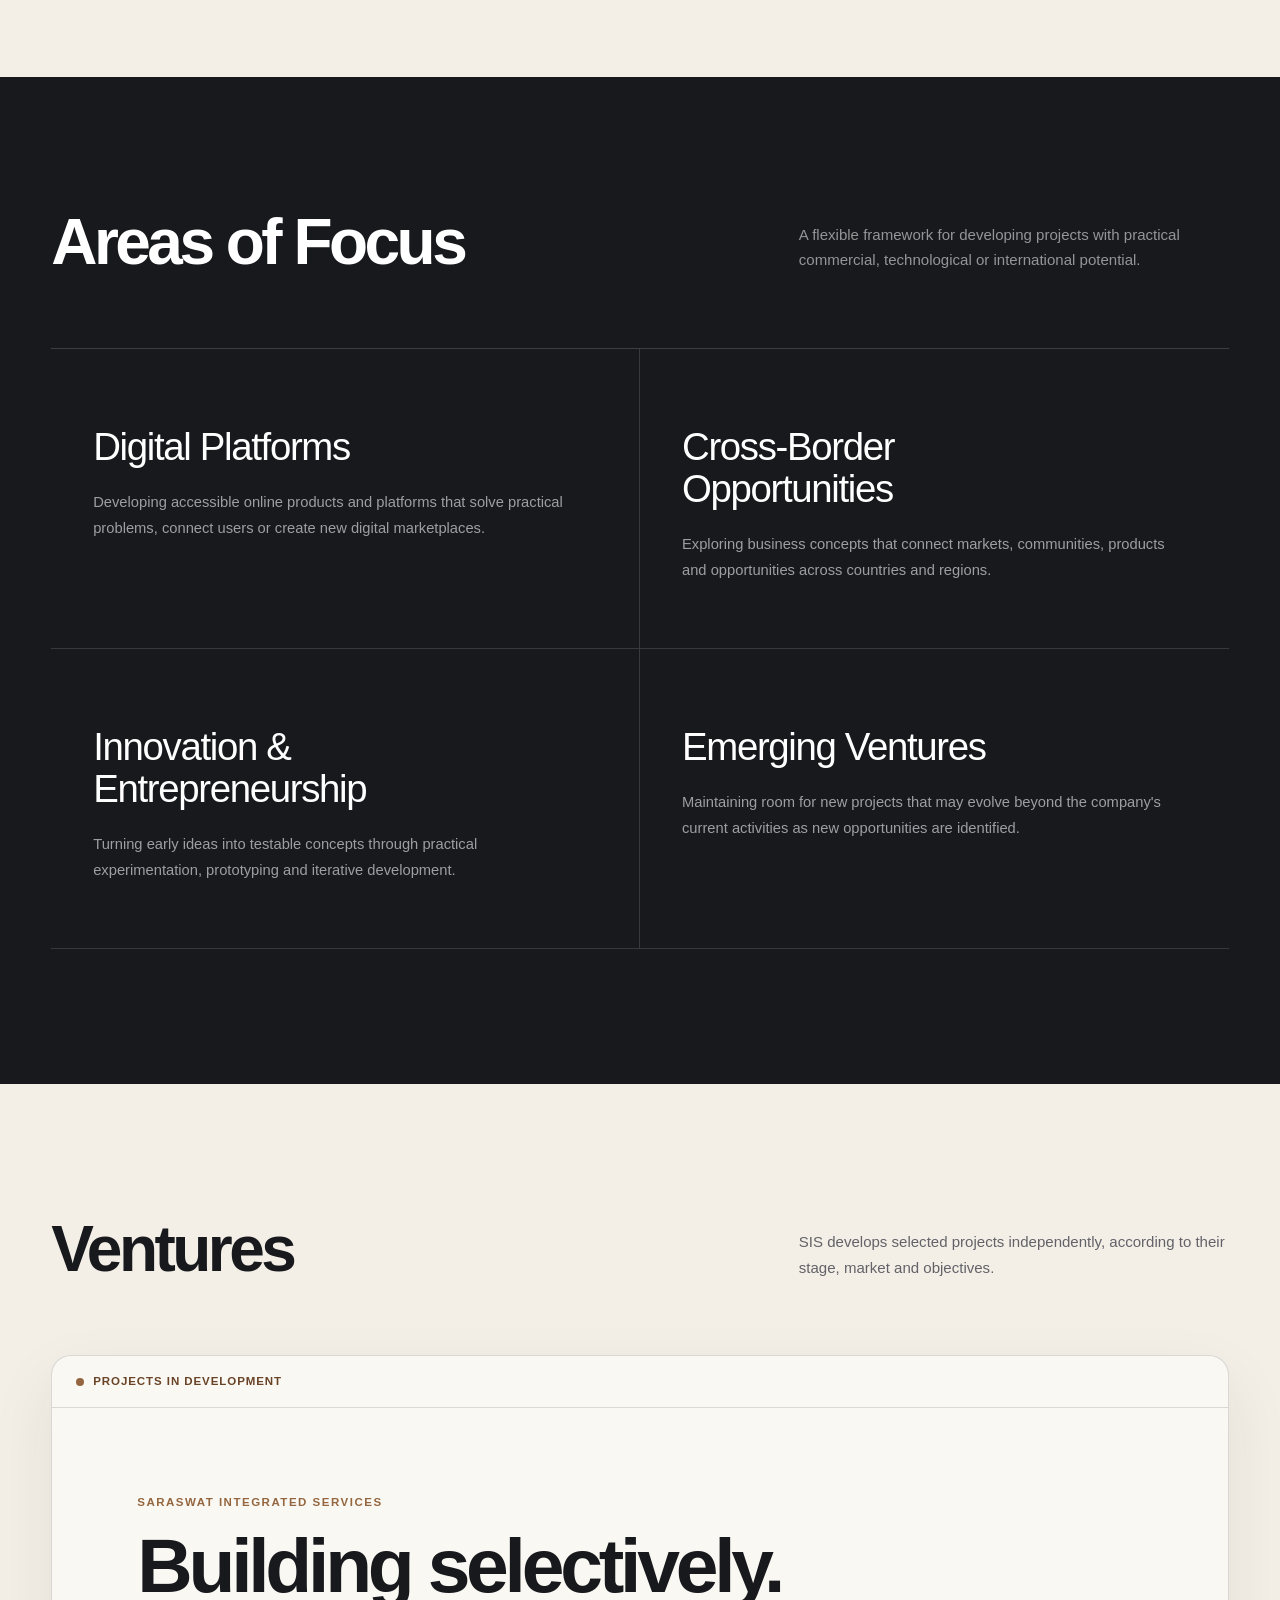
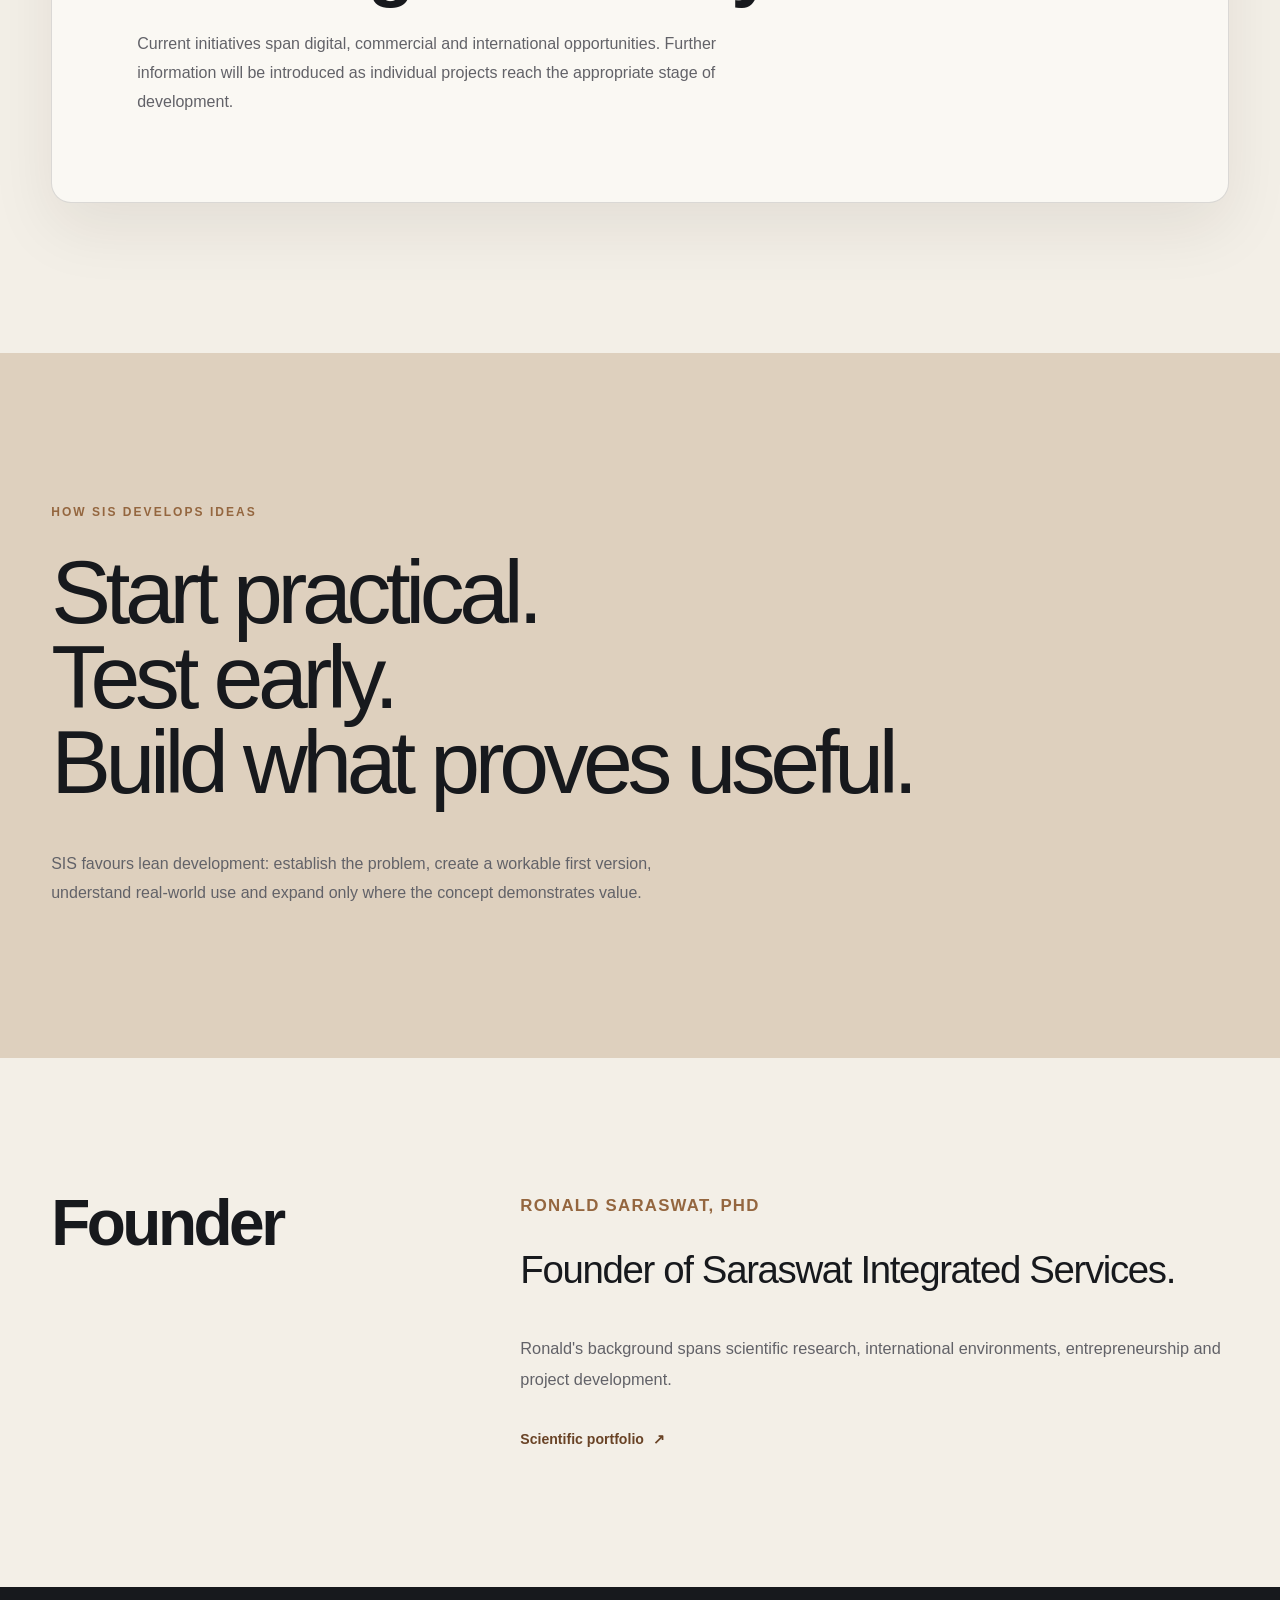
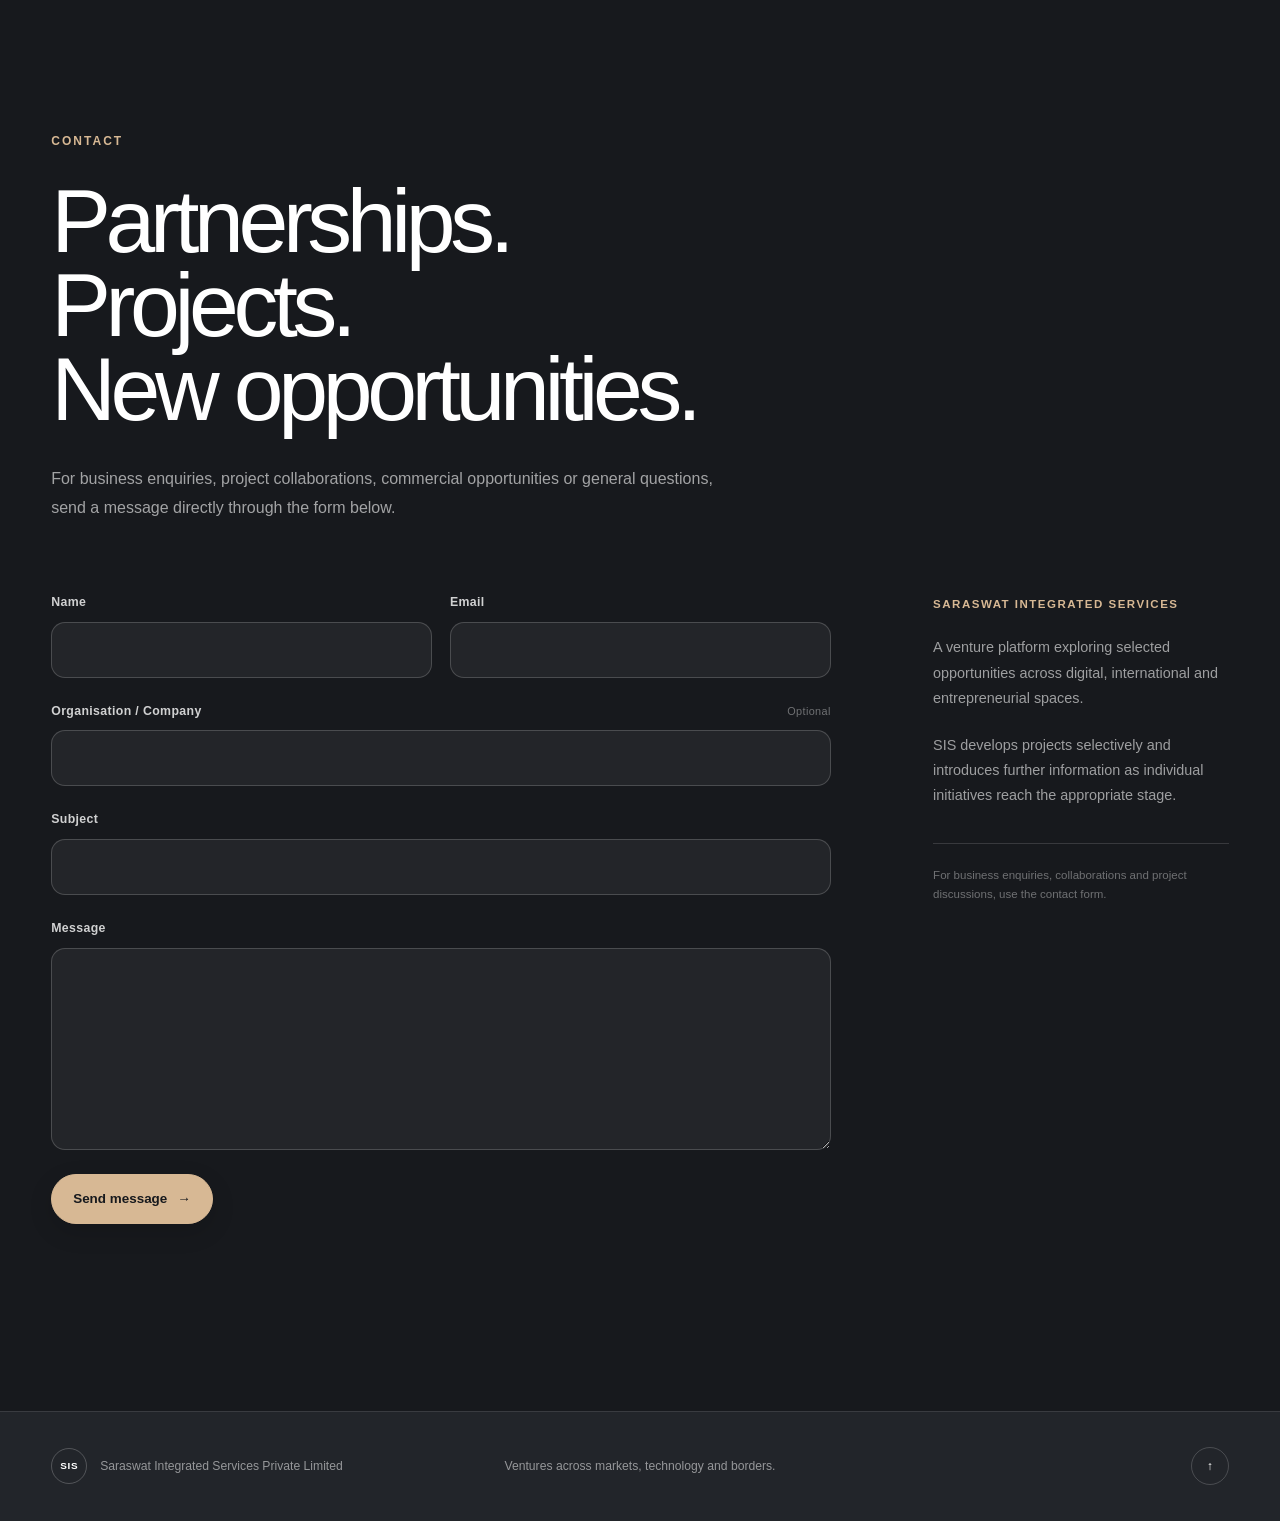
==== commit 75b771f1: "Update stylesheet version in index.html" ====
--- a/index.html
+++ b/index.html
@@ -67,7 +67,7 @@
 
     <link
         rel="stylesheet"
-        href="css/style.css?v=3"
+        href="css/style.css?v=8"
     >
 
 </head>
--- a/css/style.css
+++ b/css/style.css
@@ -16,6 +16,9 @@
 
     --dark: #17191d;
     --dark-soft: #22252a;
+
+    --contact-accent: #d7b894;
+    --contact-accent-light: #e5cbae;
 
     --border: rgba(23, 25, 29, 0.14);
 
@@ -72,8 +75,15 @@
     text-decoration: none;
 }
 
-button {
+button,
+input,
+textarea {
     font: inherit;
+}
+
+img {
+    display: block;
+    max-width: 100%;
 }
 
 p {
@@ -90,7 +100,9 @@
 ========================= */
 
 a:focus-visible,
-button:focus-visible {
+button:focus-visible,
+input:focus-visible,
+textarea:focus-visible {
     outline: 2px solid var(--accent);
     outline-offset: 4px;
 }
@@ -102,8 +114,10 @@
 
 .skip-link {
     position: fixed;
+
     top: -100px;
     left: 20px;
+
     z-index: 9999;
 
     padding: 12px 18px;
@@ -126,11 +140,15 @@
 .site-header {
     position: sticky;
     top: 0;
+
     z-index: 1000;
 
-    border-bottom: 1px solid rgba(23, 25, 29, 0.08);
-
-    background: rgba(243, 239, 231, 0.91);
+    border-bottom:
+        1px solid
+        rgba(23, 25, 29, 0.08);
+
+    background:
+        rgba(243, 239, 231, 0.91);
 
     backdrop-filter: blur(18px);
     -webkit-backdrop-filter: blur(18px);
@@ -181,7 +199,8 @@
     display: flex;
     align-items: center;
 
-    gap: clamp(22px, 3vw, 42px);
+    gap:
+        clamp(22px, 3vw, 42px);
 
     color: var(--text-secondary);
 
@@ -261,44 +280,80 @@
 .hero {
     width: min(92%, var(--content-width));
 
-    min-height: calc(100svh - 78px);
+    min-height:
+        calc(100svh - 78px);
 
     margin: 0 auto;
+
+    padding:
+        clamp(80px, 8vw, 115px)
+        0
+        clamp(85px, 8vw, 110px);
 
     display: flex;
     align-items: center;
-
-    padding:
-        clamp(75px, 9vw, 130px)
-        0
-        clamp(90px, 10vw, 140px);
-}
-
-.hero-inner {
+}
+
+.hero-grid {
     width: 100%;
-}
+
+    display: grid;
+
+    grid-template-columns:
+        minmax(0, 1.28fr)
+        minmax(300px, 0.72fr);
+
+    align-items: center;
+
+    gap:
+        clamp(35px, 5vw, 70px);
+}
+
+.hero-content {
+    min-width: 0;
+
+    position: relative;
+
+    z-index: 2;
+}
+
+.eyebrow {
+    margin-bottom: 28px;
+
+    color: var(--accent);
+
+    font-size: 0.75rem;
+    font-weight: 750;
+    letter-spacing: 0.17em;
+
+    text-transform: uppercase;
+}
+
+
+/* Larger company identity in hero */
 
 .hero .eyebrow {
-    margin-bottom: 26px;
-
-    color: #9b6b43; /* or your current accent */
-    font-size: 0.95rem;
-    font-weight: 700;
-    letter-spacing: 0.22em;
-    text-transform: uppercase;
+    margin-bottom: 27px;
+
+    font-size: 0.92rem;
+    font-weight: 800;
+    letter-spacing: 0.18em;
 }
 
 .hero h1 {
-    max-width: 1080px;
-
-    margin: 0 0 42px;
+    max-width: 760px;
+
+    margin:
+        0
+        0
+        36px;
 
     font-size:
-        clamp(4rem, 8vw, 8.5rem);
+        clamp(3.8rem, 5.7vw, 6.6rem);
 
     font-weight: 560;
-    letter-spacing: -0.065em;
-    line-height: 0.9;
+    letter-spacing: -0.062em;
+    line-height: 0.92;
 }
 
 .hero h1 span {
@@ -306,14 +361,14 @@
 }
 
 .hero-statement {
-    max-width: 720px;
-
-    margin-bottom: 42px;
+    max-width: 650px;
+
+    margin-bottom: 38px;
 
     color: var(--text-secondary);
 
     font-size:
-        clamp(1.25rem, 2vw, 1.75rem);
+        clamp(1.18rem, 1.8vw, 1.55rem);
 
     line-height: 1.5;
     letter-spacing: -0.02em;
@@ -325,6 +380,11 @@
 
     gap: 12px;
 }
+
+
+/* =========================
+   BUTTONS
+========================= */
 
 .button {
     display: inline-flex;
@@ -333,7 +393,9 @@
 
     min-height: 50px;
 
-    padding: 0 23px;
+    padding:
+        0
+        23px;
 
     border-radius: 50px;
 
@@ -361,20 +423,71 @@
 }
 
 .button-secondary {
-    border: 1px solid var(--border);
-
-    background: rgba(255, 255, 255, 0.35);
+    border:
+        1px solid
+        var(--border);
+
+    background:
+        rgba(255, 255, 255, 0.35);
+
+    color: var(--text-primary);
 }
 
 .button-secondary:hover {
     border-color: var(--accent);
+
+    background:
+        rgba(255, 255, 255, 0.65);
+}
+
+
+/* =========================
+   HERO INDIA ↔ EUROPE ARTWORK
+========================= */
+
+.hero-visual {
+    width: 100%;
+    min-width: 0;
+
+    margin: 0;
+
+    display: flex;
+    align-items: center;
+    justify-content: flex-end;
+
+    justify-self: end;
+}
+
+.hero-network-image {
+    display: block;
+
+    width: 100%;
+    max-width: 430px;
+
+    height: auto;
+
+    margin: 0;
+
+    object-fit: contain;
+
+    opacity: 0.90;
+
+    border-radius: 18px;
+
+    box-shadow: none;
+
+    filter:
+        saturate(0.88)
+        contrast(0.97);
 }
 
 .hero-line {
+    grid-column: 1 / -1;
+
     width: 100%;
     height: 1px;
 
-    margin-top: 80px;
+    margin-top: 25px;
 
     background:
         linear-gradient(
@@ -395,7 +508,9 @@
 
     margin: 0 auto;
 
-    padding: 135px 0;
+    padding:
+        135px
+        0;
 }
 
 .section-grid {
@@ -421,16 +536,6 @@
     line-height: 0.96;
 }
 
-.section-number {
-    margin-bottom: 18px;
-
-    color: var(--accent);
-
-    font-size: 0.72rem;
-    font-weight: 750;
-    letter-spacing: 0.13em;
-}
-
 .section-content {
     max-width: 760px;
 }
@@ -443,14 +548,22 @@
 }
 
 .large-copy {
-    margin-bottom: 38px !important;
-
-    color: var(--text-primary) !important;
+    margin-bottom:
+        38px !important;
+
+    color:
+        var(--text-primary) !important;
 
     font-size:
-        clamp(1.75rem, 3vw, 2.7rem) !important;
-
-    line-height: 1.35 !important;
+        clamp(
+            1.75rem,
+            3vw,
+            2.7rem
+        ) !important;
+
+    line-height:
+        1.35 !important;
+
     letter-spacing: -0.035em;
 }
 
@@ -488,7 +601,10 @@
         135px
         max(
             4%,
-            calc((100vw - var(--content-width)) / 2)
+            calc(
+                (100vw - var(--content-width))
+                / 2
+            )
         );
 
     background: var(--dark);
@@ -497,55 +613,76 @@
 }
 
 .section-dark .section-header > p {
-    color: rgba(255, 255, 255, 0.54);
+    color:
+        rgba(
+            255,
+            255,
+            255,
+            0.54
+        );
 }
 
 .focus-grid {
     display: grid;
 
     grid-template-columns:
-        repeat(2, minmax(0, 1fr));
+        repeat(
+            2,
+            minmax(0, 1fr)
+        );
 
     border-top:
         1px solid
-        rgba(255, 255, 255, 0.16);
+        rgba(
+            255,
+            255,
+            255,
+            0.16
+        );
 }
 
 .focus-card {
-    min-height: 340px;
+    min-height: 300px;
 
     padding: 42px;
 
     border-bottom:
         1px solid
-        rgba(255, 255, 255, 0.14);
+        rgba(
+            255,
+            255,
+            255,
+            0.14
+        );
 
     border-right:
         1px solid
-        rgba(255, 255, 255, 0.14);
+        rgba(
+            255,
+            255,
+            255,
+            0.14
+        );
 }
 
 .focus-card:nth-child(2n) {
     border-right: 0;
 }
 
-.focus-card > span {
-    color: #cfae8f;
-
-    font-size: 0.72rem;
-    font-weight: 700;
-}
-
 .focus-card h3 {
     max-width: 430px;
 
     margin:
-        80px
+        35px
         0
         22px;
 
     font-size:
-        clamp(1.7rem, 3vw, 2.8rem);
+        clamp(
+            1.7rem,
+            3vw,
+            2.8rem
+        );
 
     font-weight: 540;
     letter-spacing: -0.035em;
@@ -557,7 +694,13 @@
 
     margin-bottom: 0;
 
-    color: rgba(255, 255, 255, 0.58);
+    color:
+        rgba(
+            255,
+            255,
+            255,
+            0.58
+        );
 
     font-size: 0.92rem;
     line-height: 1.75;
@@ -575,8 +718,12 @@
 .venture-feature {
     overflow: hidden;
 
-    border: 1px solid var(--border);
-    border-radius: var(--radius-medium);
+    border:
+        1px solid
+        var(--border);
+
+    border-radius:
+        var(--radius-medium);
 
     background: var(--surface);
 
@@ -593,7 +740,9 @@
         16px
         24px;
 
-    border-bottom: 1px solid var(--border);
+    border-bottom:
+        1px solid
+        var(--border);
 
     color: var(--accent-dark);
 
@@ -615,7 +764,11 @@
 
 .venture-main {
     padding:
-        clamp(40px, 7vw, 85px);
+        clamp(
+            40px,
+            7vw,
+            85px
+        );
 }
 
 .venture-category {
@@ -639,7 +792,11 @@
         28px;
 
     font-size:
-        clamp(2.7rem, 6vw, 6.3rem);
+        clamp(
+            2.7rem,
+            6vw,
+            6.3rem
+        );
 
     font-weight: 550;
     letter-spacing: -0.055em;
@@ -655,62 +812,6 @@
 
     font-size: 1rem;
     line-height: 1.8;
-}
-
-.venture-meta {
-    display: grid;
-
-    grid-template-columns:
-        repeat(3, minmax(0, 1fr));
-
-    border-top: 1px solid var(--border);
-}
-
-.venture-meta div {
-    padding: 24px;
-
-    border-right: 1px solid var(--border);
-}
-
-.venture-meta div:last-child {
-    border-right: 0;
-}
-
-.venture-meta span,
-.venture-meta strong {
-    display: block;
-}
-
-.venture-meta span {
-    margin-bottom: 6px;
-
-    color: var(--text-secondary);
-
-    font-size: 0.68rem;
-    font-weight: 650;
-
-    text-transform: uppercase;
-    letter-spacing: 0.08em;
-}
-
-.venture-meta strong {
-    font-size: 0.92rem;
-}
-
-.future-ventures {
-    margin-top: 28px;
-
-    display: flex;
-    justify-content: flex-end;
-}
-
-.future-ventures p {
-    max-width: 500px;
-
-    color: var(--text-secondary);
-
-    font-size: 0.82rem;
-    line-height: 1.7;
 }
 
 
@@ -725,7 +826,10 @@
         150px
         max(
             4%,
-            calc((100vw - var(--content-width)) / 2)
+            calc(
+                (100vw - var(--content-width))
+                / 2
+            )
         );
 
     background: var(--accent-soft);
@@ -742,7 +846,11 @@
         45px;
 
     font-size:
-        clamp(3.2rem, 7vw, 7.2rem);
+        clamp(
+            3.2rem,
+            7vw,
+            7.2rem
+        );
 
     font-weight: 540;
     letter-spacing: -0.06em;
@@ -778,14 +886,18 @@
 
     color: var(--accent);
 
-    font-size: 0.78rem;
-    font-weight: 750;
-    letter-spacing: 0.10em;
+    font-size: 1.05rem;
+    font-weight: 800;
+    letter-spacing: 0.075em;
 
     text-transform: uppercase;
 }
 
-.founder-content > p:not(.large-copy):not(.founder-name) {
+.founder-content > p:not(
+    .large-copy
+):not(
+    .founder-name
+) {
     color: var(--text-secondary);
 
     font-size: 1.02rem;
@@ -828,7 +940,10 @@
         145px
         max(
             4%,
-            calc((100vw - var(--content-width)) / 2)
+            calc(
+                (100vw - var(--content-width))
+                / 2
+            )
         );
 
     background: var(--dark);
@@ -837,247 +952,456 @@
 }
 
 .contact-inner {
-    max-width: 1100px;
+    width: min(
+        100%,
+        var(--content-width)
+    );
+
+    margin: 0 auto;
+}
+
+.contact-header {
+    max-width: 1080px;
+
+    margin-bottom: 70px;
 }
 
 .contact-section .eyebrow {
-    color: #cfae8f;
-}
-
+    color: var(--contact-accent);
+}
+
+.contact-header h2,
 .contact-section h2 {
     max-width: 1050px;
 
     margin:
         0
         0
-        40px;
+        34px;
 
     font-size:
-        clamp(3.4rem, 7vw, 7.5rem);
+        clamp(
+            3.4rem,
+            7vw,
+            7.3rem
+        );
 
     font-weight: 540;
     letter-spacing: -0.06em;
     line-height: 0.94;
 }
 
-.contact-copy {
-    max-width: 650px;
-
-    margin-bottom: 36px;
-
-    color: rgba(255, 255, 255, 0.58);
+.contact-intro {
+    max-width: 680px;
+
+    margin: 0;
+
+    color:
+        rgba(
+            255,
+            255,
+            255,
+            0.60
+        );
 
     font-size: 1rem;
     line-height: 1.8;
 }
 
-.button-light {
-    background: #ffffff;
-    color: var(--dark);
-}
-
-.button-light:hover {
-    background: #cfae8f;
-}
-
-.contact-note {
-    margin:
-        24px
-        0
-        0;
-
-    color: rgba(255, 255, 255, 0.38);
-
-    font-size: 0.72rem;
-}
-
-.contact-section {
-    padding: 120px 4%;
-    background: #111318;
-    color: #ffffff;
-}
-
-.contact-inner {
-    width: min(100%, 1240px);
-    margin: 0 auto;
-}
-
-.contact-intro-block {
-    max-width: 760px;
-    margin-bottom: 54px;
-}
-
-.contact-intro-block .section-number {
-    margin-bottom: 14px;
-    color: #9b6b43;
-    font-size: 0.78rem;
-    font-weight: 700;
-    letter-spacing: 0.16em;
-    text-transform: uppercase;
-}
-
-.contact-intro-block h2 {
-    margin: 0 0 18px;
-    font-size: clamp(2.6rem, 5vw, 4.8rem);
-    font-weight: 600;
-    letter-spacing: -0.05em;
-    line-height: 0.95;
-}
-
-.contact-intro-block p {
-    max-width: 620px;
-    margin: 0;
-    color: rgba(255, 255, 255, 0.68);
-    font-size: 1rem;
-    line-height: 1.8;
-}
-
 .contact-layout {
     display: grid;
-    grid-template-columns: minmax(0, 1.3fr) minmax(260px, 0.7fr);
-    gap: 60px;
+
+    grid-template-columns:
+        minmax(0, 1.45fr)
+        minmax(250px, 0.55fr);
+
+    gap:
+        clamp(
+            60px,
+            8vw,
+            120px
+        );
+
     align-items: start;
 }
+
+
+/* =========================
+   CONTACT FORM
+========================= */
 
 .contact-form {
     width: 100%;
-    max-width: 760px;
+
+    max-width: 820px;
 }
 
 .form-row {
     display: grid;
-    grid-template-columns: repeat(2, minmax(0, 1fr));
+
+    grid-template-columns:
+        repeat(
+            2,
+            minmax(0, 1fr)
+        );
+
     gap: 18px;
 }
 
 .form-field {
-    margin-bottom: 22px;
+    width: 100%;
+
+    margin-bottom: 24px;
 }
 
 .form-field label {
-    display: block;
-    margin-bottom: 8px;
-    color: rgba(255, 255, 255, 0.82);
-    font-size: 0.78rem;
+    display: flex;
+    align-items: center;
+    justify-content: space-between;
+
+    gap: 12px;
+
+    margin-bottom: 9px;
+
+    color:
+        rgba(
+            255,
+            255,
+            255,
+            0.80
+        );
+
+    font-size: 0.77rem;
     font-weight: 650;
     letter-spacing: 0.03em;
 }
 
+.form-field label span {
+    color:
+        rgba(
+            255,
+            255,
+            255,
+            0.38
+        );
+
+    font-size: 0.68rem;
+    font-weight: 500;
+}
+
 .form-field input,
 .form-field textarea {
+    display: block;
+
     width: 100%;
-    border: 1px solid rgba(255, 255, 255, 0.18);
+
+    margin: 0;
+
+    border:
+        1px solid
+        rgba(
+            255,
+            255,
+            255,
+            0.18
+        );
+
     border-radius: 14px;
-    background: rgba(255, 255, 255, 0.06);
+
+    outline: none;
+
+    appearance: none;
+    -webkit-appearance: none;
+
+    background:
+        rgba(
+            255,
+            255,
+            255,
+            0.055
+        );
+
     color: #ffffff;
+
     font-size: 0.95rem;
-    outline: none;
+
     box-shadow: none;
-    transition: border-color 180ms ease, background 180ms ease, box-shadow 180ms ease;
+
+    transition:
+        border-color 180ms ease,
+        background 180ms ease,
+        box-shadow 180ms ease;
 }
 
 .form-field input {
     height: 56px;
-    padding: 0 16px;
+
+    padding:
+        0
+        16px;
 }
 
 .form-field textarea {
-    min-height: 180px;
-    padding: 14px 16px;
+    min-height: 190px;
+
+    padding:
+        15px
+        16px;
+
     line-height: 1.6;
+
     resize: vertical;
+}
+
+.form-field input:hover,
+.form-field textarea:hover {
+    border-color:
+        rgba(
+            255,
+            255,
+            255,
+            0.32
+        );
 }
 
 .form-field input:focus,
 .form-field textarea:focus {
-    border-color: #c9a27d;
-    background: rgba(255, 255, 255, 0.08);
-    box-shadow: 0 0 0 3px rgba(201, 162, 125, 0.12);
-}
+    border-color:
+        var(--contact-accent);
+
+    background:
+        rgba(
+            255,
+            255,
+            255,
+            0.08
+        );
+
+    box-shadow:
+        0
+        0
+        0
+        3px
+        rgba(
+            215,
+            184,
+            148,
+            0.10
+        );
+}
+
+
+/* Honeypot */
+
+.form-honeypot {
+    position: absolute !important;
+
+    width: 1px !important;
+    height: 1px !important;
+
+    margin: -1px !important;
+    padding: 0 !important;
+
+    overflow: hidden !important;
+
+    clip:
+        rect(
+            0,
+            0,
+            0,
+            0
+        ) !important;
+
+    clip-path:
+        inset(50%) !important;
+
+    border: 0 !important;
+
+    white-space:
+        nowrap !important;
+}
+
+
+/* Submit button */
 
 .form-submit {
     display: inline-flex;
     align-items: center;
     justify-content: center;
+
+    gap: 10px;
+
     min-height: 50px;
-    padding: 0 22px;
-    border: 1px solid #c9a27d;
+
+    padding:
+        0
+        21px;
+
+    border:
+        1px solid
+        var(--contact-accent);
+
     border-radius: 50px;
-    background: #c9a27d;
-    color: #111318;
+
+    appearance: none;
+    -webkit-appearance: none;
+
+    background: var(--contact-accent);
+    color: var(--dark);
+
     cursor: pointer;
+
     font-size: 0.84rem;
     font-weight: 750;
-    transition: background 180ms ease, border-color 180ms ease, transform 180ms ease;
+
+    box-shadow:
+        0
+        8px
+        24px
+        rgba(
+            0,
+            0,
+            0,
+            0.14
+        );
+
+    transition:
+        background 180ms ease,
+        border-color 180ms ease,
+        transform 180ms ease,
+        box-shadow 180ms ease;
 }
 
 .form-submit:hover {
-    background: #d6b08b;
-    border-color: #d6b08b;
-    transform: translateY(-2px);
-}
+    background:
+        var(--contact-accent-light);
+
+    border-color:
+        var(--contact-accent-light);
+
+    transform:
+        translateY(-2px);
+
+    box-shadow:
+        0
+        11px
+        28px
+        rgba(
+            0,
+            0,
+            0,
+            0.20
+        );
+}
+
+.form-submit:disabled {
+    cursor: wait;
+
+    opacity: 0.72;
+
+    transform: none;
+
+    box-shadow: none;
+}
+
+
+/* Form result */
 
 .form-status {
     min-height: 24px;
-    margin-top: 16px;
+
+    margin-top: 18px;
+
     font-size: 0.8rem;
-}
-
-.form-honeypot {
-    position: absolute !important;
-    width: 1px !important;
-    height: 1px !important;
-    margin: -1px !important;
-    padding: 0 !important;
-    overflow: hidden !important;
-    clip: rect(0, 0, 0, 0) !important;
-    clip-path: inset(50%) !important;
-    border: 0 !important;
-    white-space: nowrap !important;
-}
+    line-height: 1.6;
+}
+
+.form-status.success {
+    color: var(--contact-accent-light);
+}
+
+.form-status.error {
+    color: #f0b6b6;
+}
+
+
+/* =========================
+   CONTACT SIDE
+========================= */
 
 .contact-side {
-    padding-top: 8px;
+    width: 100%;
+
+    padding-top: 2px;
 }
 
 .contact-side-label {
-    margin: 0 0 18px;
-    color: rgba(255, 255, 255, 0.42);
+    margin:
+        0
+        0
+        22px;
+
+    color:
+        var(--contact-accent);
+
     font-size: 0.72rem;
-    font-weight: 700;
-    letter-spacing: 0.14em;
+    font-weight: 750;
+    letter-spacing: 0.13em;
+
     text-transform: uppercase;
 }
 
-.contact-side p {
-    margin: 0 0 16px;
-    color: rgba(255, 255, 255, 0.74);
+.contact-side > p:not(
+    .contact-side-label
+):not(
+    .contact-side-note
+) {
+    max-width: 340px;
+
+    margin-bottom: 22px;
+
+    color:
+        rgba(
+            255,
+            255,
+            255,
+            0.58
+        );
+
+    font-size: 0.9rem;
     line-height: 1.75;
 }
 
 .contact-side-note {
-    color: rgba(255, 255, 255, 0.44);
-    font-size: 0.82rem;
-}
-
-@media (max-width: 900px) {
-    .contact-layout {
-        grid-template-columns: 1fr;
-        gap: 40px;
-    }
-}
-
-@media (max-width: 600px) {
-    .form-row {
-        grid-template-columns: 1fr;
-        gap: 0;
-    }
-
-    .form-submit {
-        width: 100%;
-    }
-}
-
+    max-width: 320px;
+
+    margin:
+        34px
+        0
+        0;
+
+    padding-top: 22px;
+
+    border-top:
+        1px solid
+        rgba(
+            255,
+            255,
+            255,
+            0.14
+        );
+
+    color:
+        rgba(
+            255,
+            255,
+            255,
+            0.38
+        );
+
+    font-size: 0.72rem;
+    line-height: 1.7;
+}
 
 
 /* =========================
@@ -1091,7 +1415,10 @@
         0
         max(
             4%,
-            calc((100vw - var(--content-width)) / 2)
+            calc(
+                (100vw - var(--content-width))
+                / 2
+            )
         );
 
     display: grid;
@@ -1107,11 +1434,22 @@
 
     border-top:
         1px solid
-        rgba(255, 255, 255, 0.10);
+        rgba(
+            255,
+            255,
+            255,
+            0.10
+        );
 
     background: var(--dark-soft);
 
-    color: rgba(255, 255, 255, 0.52);
+    color:
+        rgba(
+            255,
+            255,
+            255,
+            0.52
+        );
 
     font-size: 0.76rem;
 }
@@ -1132,7 +1470,12 @@
 
     border:
         1px solid
-        rgba(255, 255, 255, 0.22);
+        rgba(
+            255,
+            255,
+            255,
+            0.22
+        );
 
     border-radius: 50%;
 
@@ -1159,16 +1502,96 @@
 
     border:
         1px solid
-        rgba(255, 255, 255, 0.18);
+        rgba(
+            255,
+            255,
+            255,
+            0.18
+        );
 
     border-radius: 50%;
 
     color: #ffffff;
-}
-
-
-/* =========================
-   TABLET
+
+    transition:
+        border-color 180ms ease,
+        background 180ms ease;
+}
+
+.site-footer > a:hover {
+    border-color:
+        var(--contact-accent);
+
+    background:
+        rgba(
+            255,
+            255,
+            255,
+            0.05
+        );
+}
+
+
+/* =========================
+   IPAD / TABLET
+========================= */
+
+@media (max-width: 1000px) {
+
+    .hero {
+        min-height: auto;
+
+        padding:
+            80px
+            0
+            90px;
+    }
+
+    .hero-grid {
+        grid-template-columns:
+            minmax(0, 1.18fr)
+            minmax(250px, 0.82fr);
+
+        gap: 28px;
+    }
+
+    .hero .eyebrow {
+        font-size: 0.84rem;
+    }
+
+    .hero h1 {
+        max-width: 560px;
+
+        font-size:
+            clamp(
+                3.2rem,
+                6.8vw,
+                4.7rem
+            );
+
+        line-height: 0.94;
+    }
+
+    .hero-statement {
+        max-width: 540px;
+
+        font-size:
+            clamp(
+                1.05rem,
+                2vw,
+                1.35rem
+            );
+    }
+
+    .hero-network-image {
+        max-width: 340px;
+    }
+
+}
+
+
+/* =========================
+   MOBILE NAV + TABLET STACKING
 ========================= */
 
 @media (max-width: 900px) {
@@ -1181,6 +1604,7 @@
         display: block;
 
         position: relative;
+
         z-index: 1200;
     }
 
@@ -1194,7 +1618,8 @@
             0;
 
         width: 100vw;
-        height: calc(100dvh - 70px);
+        height:
+            calc(100dvh - 70px);
 
         display: flex;
         flex-direction: column;
@@ -1211,21 +1636,30 @@
 
         background: var(--background);
 
-        transform: translateX(100%);
-
-        transition: transform 220ms ease;
+        transform:
+            translateX(100%);
+
+        transition:
+            transform
+            220ms
+            ease;
     }
 
     .site-nav.open {
-        transform: translateX(0);
+        transform:
+            translateX(0);
     }
 
     .site-nav a {
         width: 100%;
 
-        padding: 18px 0;
-
-        border-bottom: 1px solid var(--border);
+        padding:
+            18px
+            0;
+
+        border-bottom:
+            1px solid
+            var(--border);
 
         color: var(--text-primary);
 
@@ -1236,31 +1670,22 @@
         display: none;
     }
 
-    .menu-toggle.active span:first-child {
+    .menu-toggle.active
+    span:first-child {
         transform:
             translateY(3.7px)
             rotate(45deg);
     }
 
-    .menu-toggle.active span:last-child {
+    .menu-toggle.active
+    span:last-child {
         transform:
             translateY(-3.7px)
             rotate(-45deg);
     }
 
-    .hero {
-        min-height: auto;
-
-        padding:
-            100px
-            0
-            110px;
-    }
-
-    .hero h1 {
-        font-size:
-            clamp(4rem, 12vw, 7rem);
-    }
+
+    /* Sections */
 
     .section,
     .section-dark {
@@ -1271,6 +1696,7 @@
 
     .section-grid {
         grid-template-columns: 1fr;
+
         gap: 50px;
     }
 
@@ -1284,79 +1710,206 @@
         margin-top: 25px;
     }
 
-    .approach-section,
+
+    /* Approach */
+
+    .approach-section {
+        padding:
+            110px
+            5%;
+    }
+
+
+    /* Contact */
+
     .contact-section {
         padding:
             110px
             5%;
     }
 
-}
-
-
-/* =========================
-   MOBILE
-========================= */
-
-@media (max-width: 600px) {
-    .hero .eyebrow {
-        font-size: 0.82rem;
-        letter-spacing: 0.16em;
-    }
-}
-
-@media (max-width: 600px) {
+    .contact-layout {
+        grid-template-columns: 1fr;
+
+        gap: 65px;
+    }
+
+    .contact-form,
+    .contact-side {
+        max-width: 900px;
+    }
+
+
+    /* Footer */
+
+    .site-footer {
+        min-height: auto;
+
+        grid-template-columns: 1fr;
+
+        padding-top: 32px;
+        padding-bottom: 32px;
+
+        gap: 22px;
+    }
+
+    .site-footer p {
+        text-align: left;
+    }
+
+    .site-footer > a {
+        justify-self: start;
+    }
+
+}
+
+
+/* =========================
+   SMALLER IPAD
+========================= */
+
+@media (max-width: 760px) and (min-width: 601px) {
 
     .hero {
         width: 90%;
+    }
+
+    .hero-grid {
+        grid-template-columns:
+            minmax(0, 1.15fr)
+            minmax(210px, 0.85fr);
+
+        gap: 20px;
+    }
+
+    .hero h1 {
+        font-size:
+            clamp(
+                2.9rem,
+                7vw,
+                3.8rem
+            );
+    }
+
+    .hero-network-image {
+        max-width: 280px;
+    }
+
+}
+
+
+/* =========================
+   MOBILE
+========================= */
+
+@media screen and (max-width: 600px) {
+
+    /* Hero */
+
+    .hero {
+        width: 90%;
+
+        min-height: auto;
 
         padding:
-            75px
+            70px
             0
             80px;
     }
 
+    .hero-grid {
+        grid-template-columns:
+            1fr !important;
+
+        gap:
+            0 !important;
+    }
+
+    .hero-visual,
+    .hero-network-image {
+        display:
+            none !important;
+    }
+
+    .hero .eyebrow {
+        font-size: 0.76rem;
+
+        letter-spacing: 0.15em;
+    }
+
     .hero h1 {
+        max-width: 100%;
+
+        margin-bottom: 28px;
+
+        font-size:
+            clamp(
+                3.15rem,
+                14vw,
+                4.6rem
+            );
+
+        line-height: 0.94;
+    }
+
+    .hero-statement {
         margin-bottom: 30px;
 
         font-size:
-            clamp(3.4rem, 15vw, 5.2rem);
-
-        line-height: 0.93;
-    }
-
-    .hero-statement {
-        font-size: 1.18rem;
+            clamp(
+                1.1rem,
+                5.5vw,
+                1.4rem
+            );
     }
 
     .hero-actions {
         display: grid;
 
         grid-template-columns:
-            repeat(2, minmax(0, 1fr));
+            repeat(
+                2,
+                minmax(0, 1fr)
+            );
 
         width: 100%;
+
+        gap: 10px;
     }
 
     .hero-actions .button {
         width: 100%;
 
+        min-width: 0;
+
         padding:
             0
-            13px;
+            12px;
 
         font-size: 0.8rem;
     }
 
     .hero-line {
+        grid-column: 1;
+
         margin-top: 55px;
     }
+
+
+    /* Section titles */
 
     .section-heading h2,
     .section-header h2 {
         font-size:
-            clamp(2.7rem, 13vw, 4.3rem);
-    }
+            clamp(
+                2.7rem,
+                13vw,
+                4.3rem
+            );
+    }
+
+
+    /* Focus */
 
     .focus-grid {
         grid-template-columns: 1fr;
@@ -1374,8 +1927,14 @@
     }
 
     .focus-card h3 {
-        margin-top: 45px;
-    }
+        margin:
+            15px
+            0
+            20px;
+    }
+
+
+    /* Ventures */
 
     .venture-main {
         padding:
@@ -1385,53 +1944,96 @@
 
     .venture-main h3 {
         font-size:
-            clamp(2.5rem, 13vw, 4.2rem);
-    }
-
-    .venture-meta {
-        grid-template-columns: 1fr;
-    }
-
-    .venture-meta div {
-        border-right: 0;
-        border-bottom: 1px solid var(--border);
-    }
-
-    .venture-meta div:last-child {
-        border-bottom: 0;
-    }
-
-    .future-ventures {
-        justify-content: flex-start;
-    }
+            clamp(
+                2.5rem,
+                13vw,
+                4.2rem
+            );
+    }
+
+
+    /* Approach */
 
     .approach-inner h2 {
         font-size:
-            clamp(3rem, 14vw, 5rem);
-    }
-
+            clamp(
+                3rem,
+                14vw,
+                5rem
+            );
+    }
+
+
+    /* Founder */
+
+    .founder-name {
+        font-size: 0.95rem;
+    }
+
+
+    /* Contact */
+
+    .contact-header {
+        margin-bottom: 50px;
+    }
+
+    .contact-header h2,
     .contact-section h2 {
         font-size:
-            clamp(3.2rem, 14vw, 5.2rem);
-    }
-
-    .site-footer {
-        min-height: auto;
-
+            clamp(
+                3.1rem,
+                14vw,
+                5rem
+            );
+    }
+
+    .form-row {
         grid-template-columns: 1fr;
 
-        padding-top: 30px;
-        padding-bottom: 30px;
-
-        gap: 22px;
-    }
-
-    .site-footer p {
-        text-align: left;
-    }
-
-    .site-footer > a {
-        justify-self: start;
+        gap: 0;
+    }
+
+    .form-submit {
+        width: 100%;
+    }
+
+}
+
+
+/* =========================
+   PHONE LANDSCAPE
+========================= */
+
+@media (max-width: 950px) and (max-height: 700px) {
+
+    .hero-visual,
+    .hero-network-image {
+        display:
+            none !important;
+    }
+
+    .hero-grid {
+        grid-template-columns:
+            1fr !important;
+
+        gap:
+            0 !important;
+    }
+
+    .hero {
+        min-height:
+            auto !important;
+
+        padding-top: 55px;
+        padding-bottom: 70px;
+    }
+
+    .hero-content {
+        width: 100%;
+    }
+
+    .hero h1 {
+        max-width: 760px;
     }
 
 }
@@ -1448,7 +2050,8 @@
     }
 
     * {
-        transition: none !important;
-    }
-
-}
+        transition:
+            none !important;
+    }
+
+}
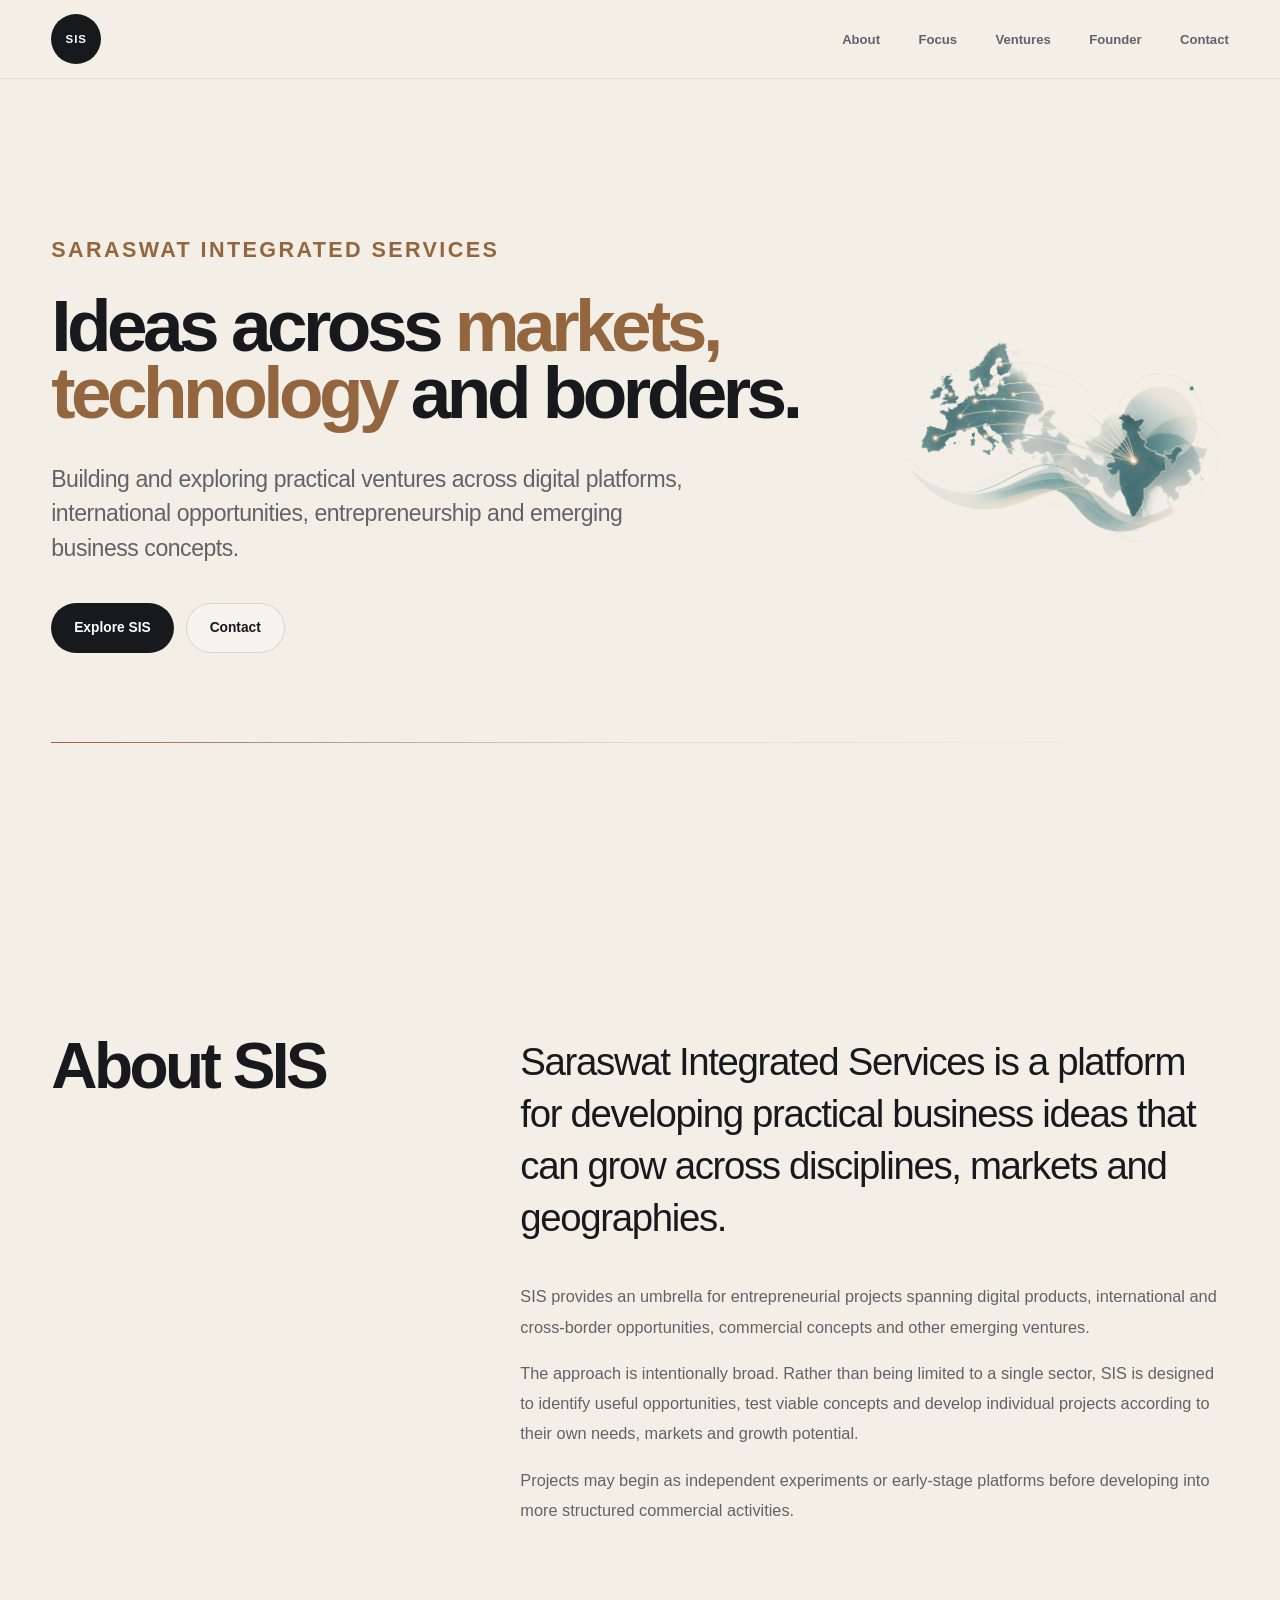
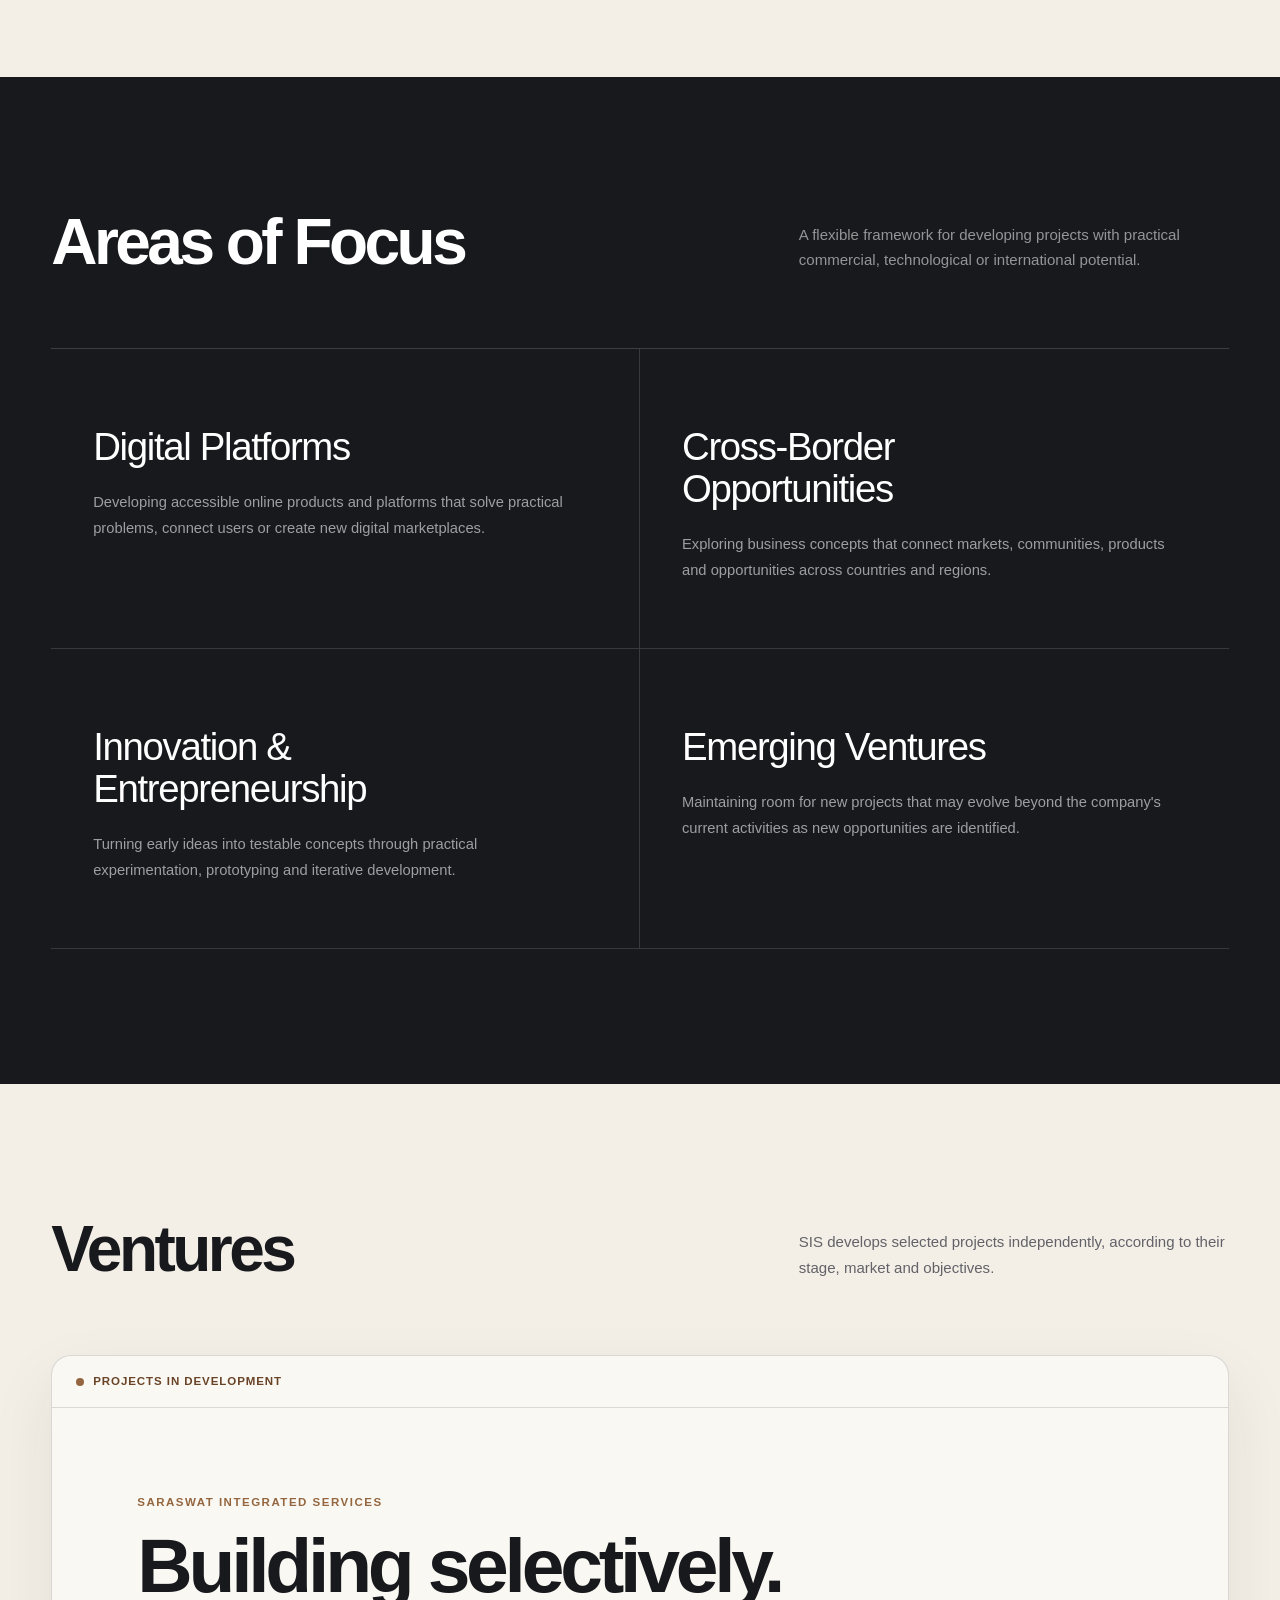
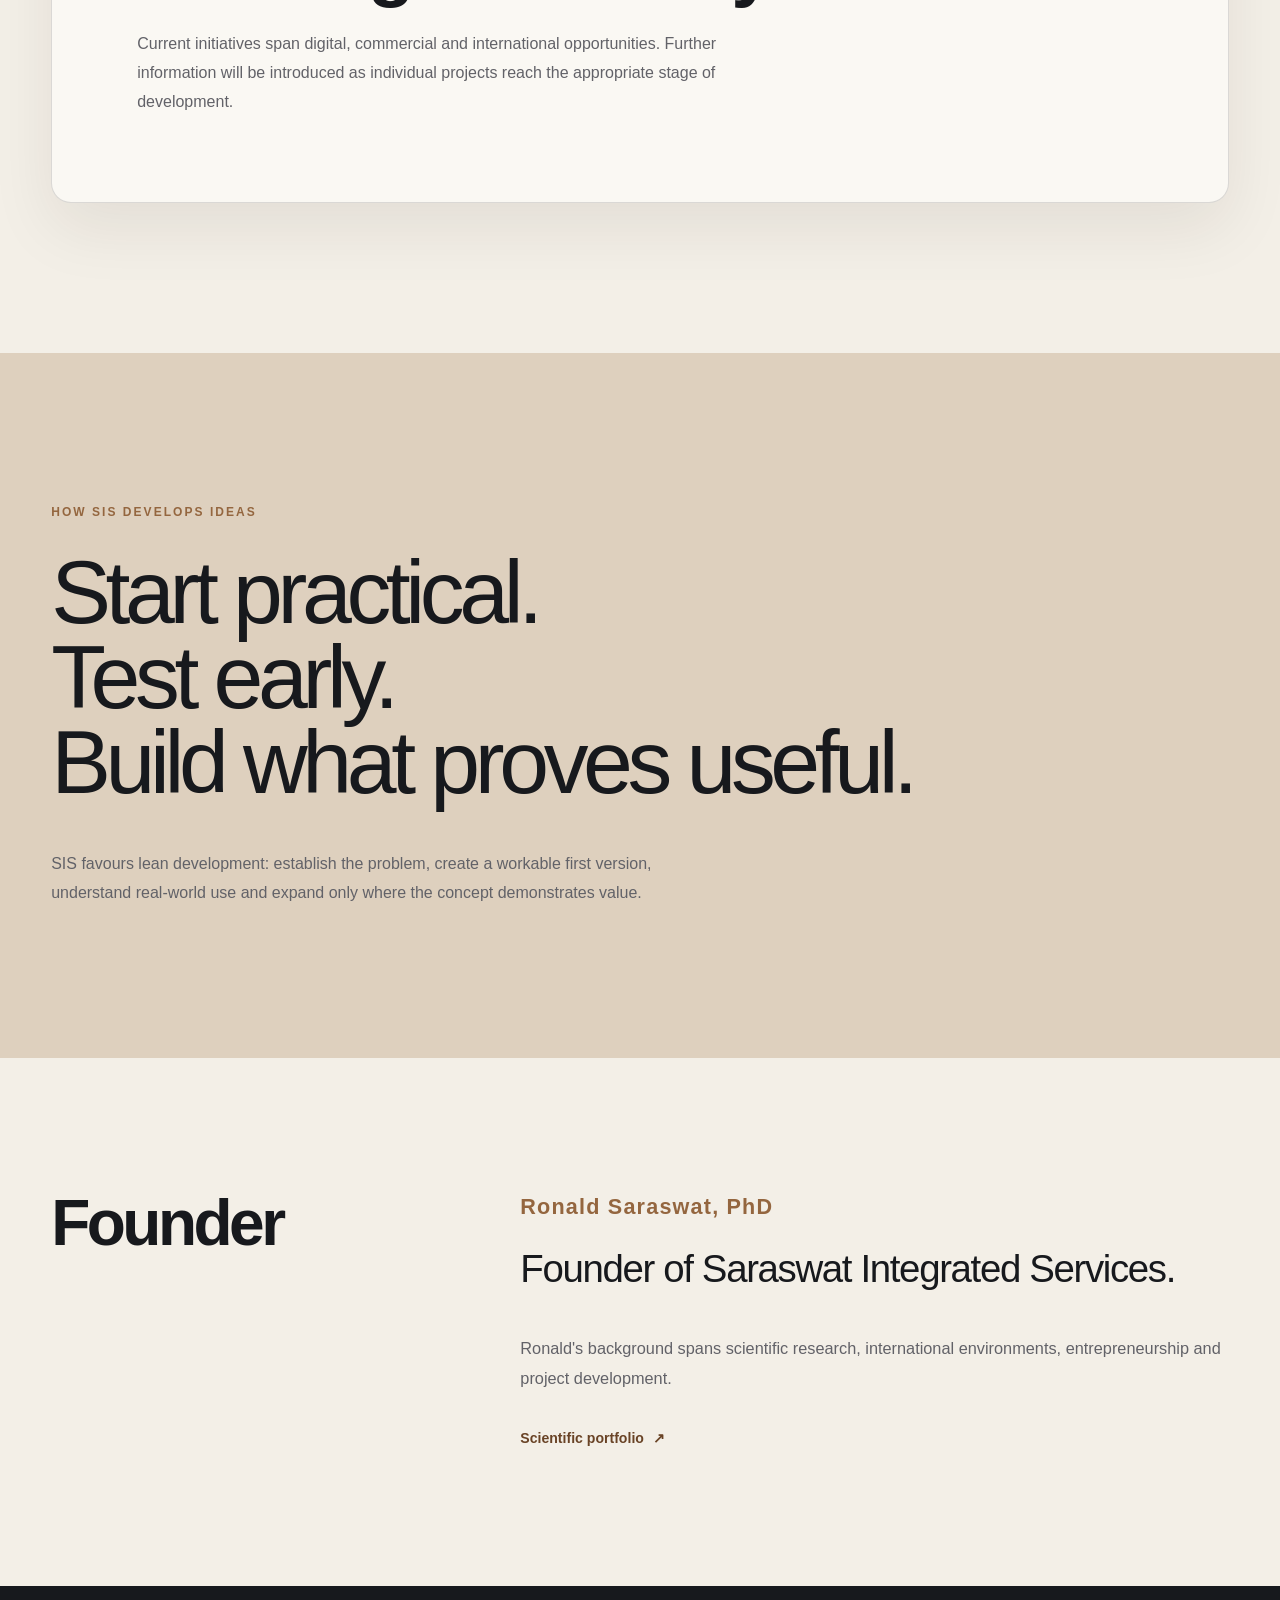
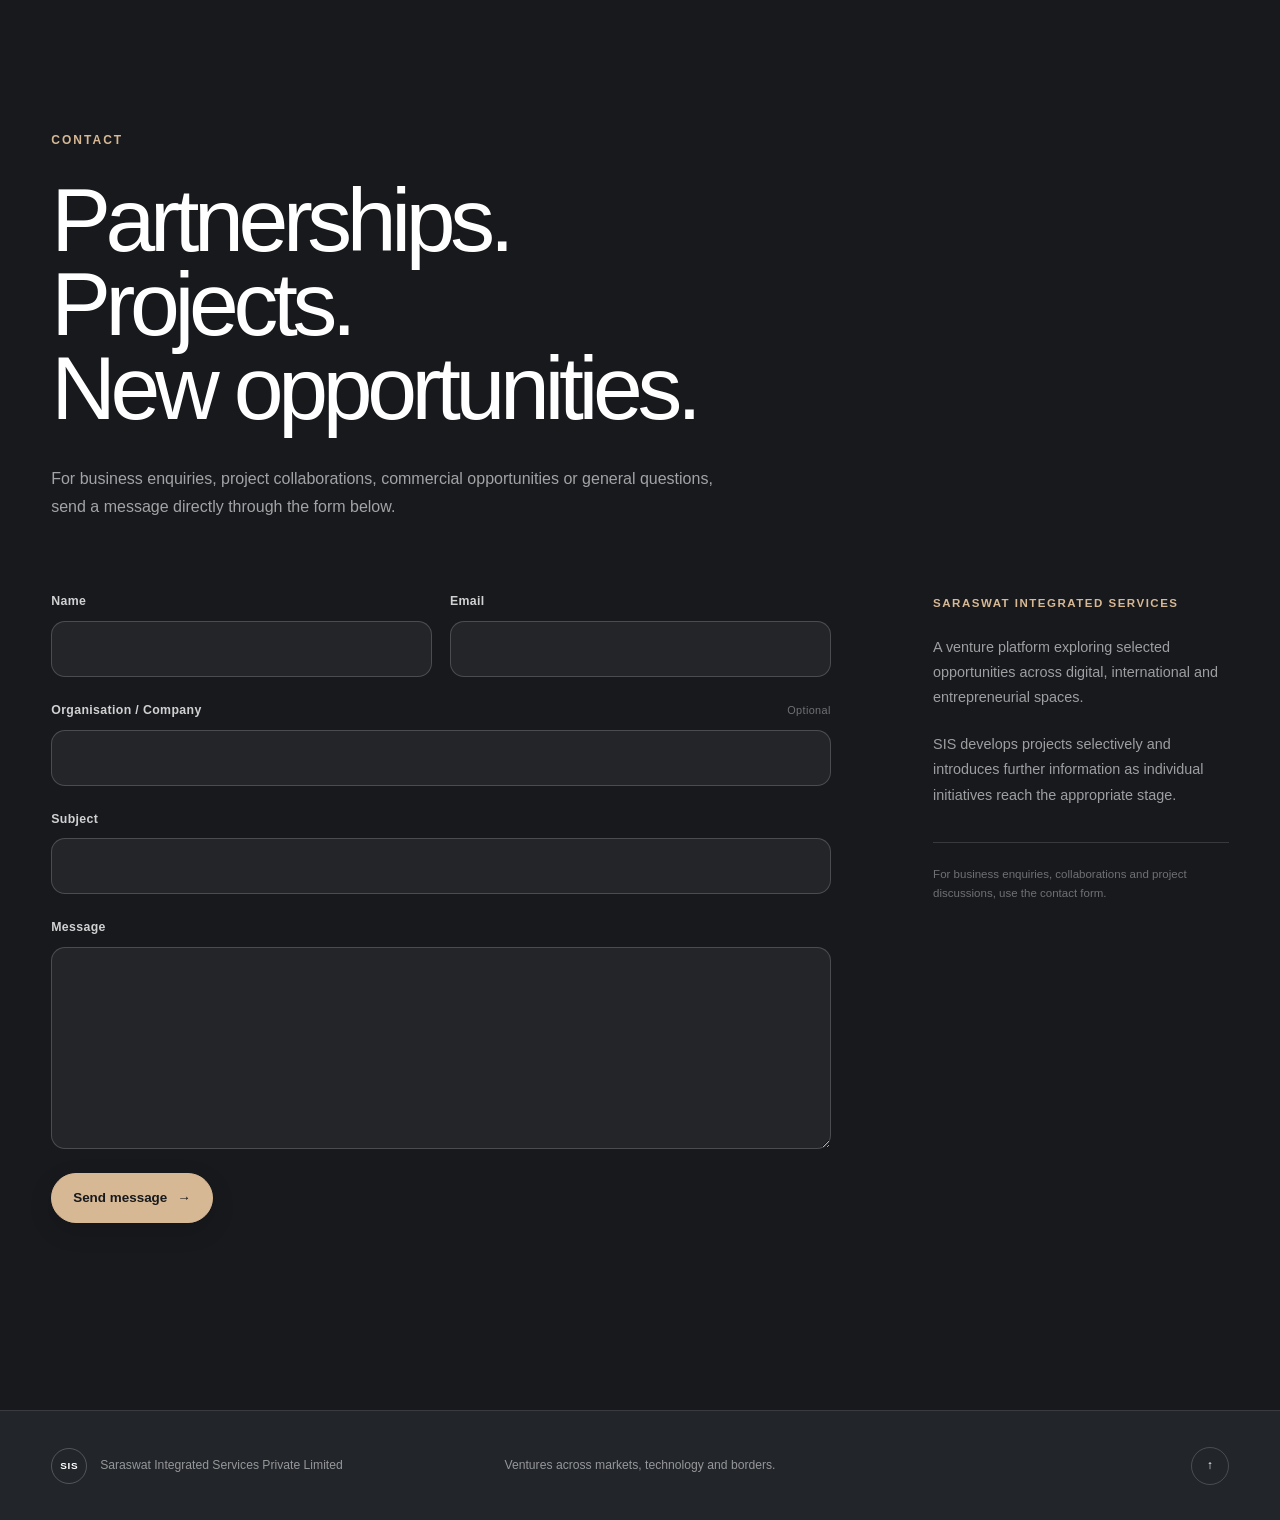
==== commit c432ea48: "Update stylesheet version and add newline at EOF Updated the stylesheet version in index.html and ad" ====
--- a/index.html
+++ b/index.html
@@ -67,7 +67,7 @@
 
     <link
         rel="stylesheet"
-        href="css/style.css?v=8"
+        href="css/style.css?v=9"
     >
 
 </head>
@@ -997,7 +997,8 @@
 
     </script>
 
-
+        
 </body>
 
 </html>
+    
--- a/css/style.css
+++ b/css/style.css
@@ -2055,3 +2055,133 @@
     }
 
 }
+
+/* =========================================================
+   SIS FINAL BRANDING + HERO SIZE CORRECTION
+   AUGUST 2026
+========================================================= */
+
+/* Main company identity above hero */
+
+.hero .eyebrow {
+    margin-bottom: 28px;
+
+    font-size: 1.35rem;
+    font-weight: 800;
+    letter-spacing: 0.11em;
+    line-height: 1.25;
+
+    color: var(--accent);
+    text-transform: uppercase;
+}
+
+
+/* Keep hero image compact on the right */
+
+.hero-network-image {
+    width: 100%;
+    max-width: 365px;
+    height: auto;
+
+    margin-left: auto;
+
+    object-fit: contain;
+
+    opacity: 0.92;
+
+    border-radius: 18px;
+
+    box-shadow: none;
+}
+
+
+/* Give text slightly more of the hero width */
+
+.hero-grid {
+    grid-template-columns:
+        minmax(0, 1.38fr)
+        minmax(280px, 0.62fr);
+
+    gap: clamp(40px, 5vw, 72px);
+}
+
+
+/* Founder identity should clearly stand out */
+
+.founder-name {
+    margin-bottom: 22px;
+
+    color: var(--accent);
+
+    font-size: 1.35rem;
+    font-weight: 800;
+    letter-spacing: 0.055em;
+    line-height: 1.3;
+
+    text-transform: none;
+}
+
+
+/* iPad */
+
+@media (max-width: 1000px) {
+
+    .hero .eyebrow {
+        font-size: 1.12rem;
+        letter-spacing: 0.10em;
+    }
+
+    .hero-grid {
+        grid-template-columns:
+            minmax(0, 1.30fr)
+            minmax(235px, 0.70fr);
+
+        gap: 30px;
+    }
+
+    .hero-network-image {
+        max-width: 300px;
+    }
+
+    .founder-name {
+        font-size: 1.2rem;
+    }
+
+}
+
+
+/* Smaller iPad */
+
+@media (max-width: 760px) and (min-width: 601px) {
+
+    .hero .eyebrow {
+        font-size: 1rem;
+    }
+
+    .hero-network-image {
+        max-width: 255px;
+    }
+
+}
+
+
+/* Phone */
+
+@media (max-width: 600px) {
+
+    .hero .eyebrow {
+        font-size: 0.95rem;
+        letter-spacing: 0.09em;
+    }
+
+    .hero-visual,
+    .hero-network-image {
+        display: none !important;
+    }
+
+    .founder-name {
+        font-size: 1.1rem;
+    }
+
+}
+
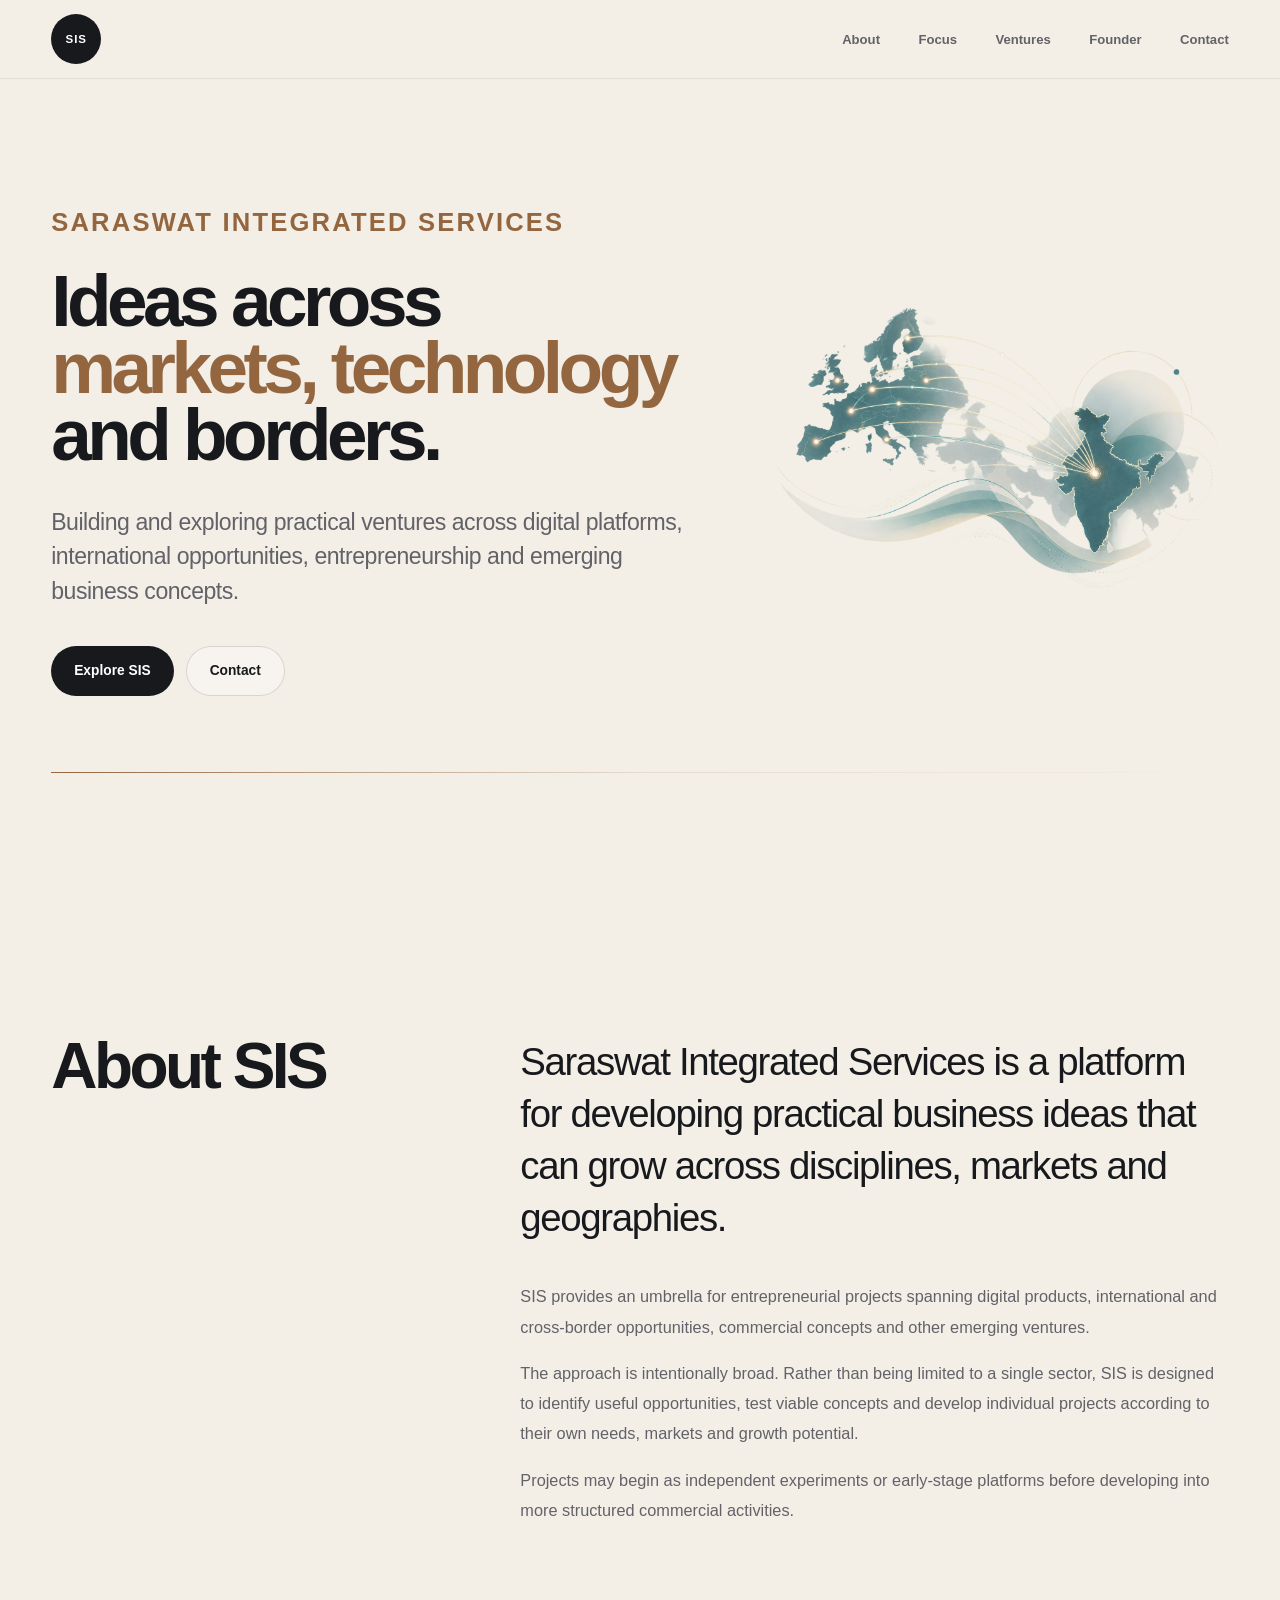
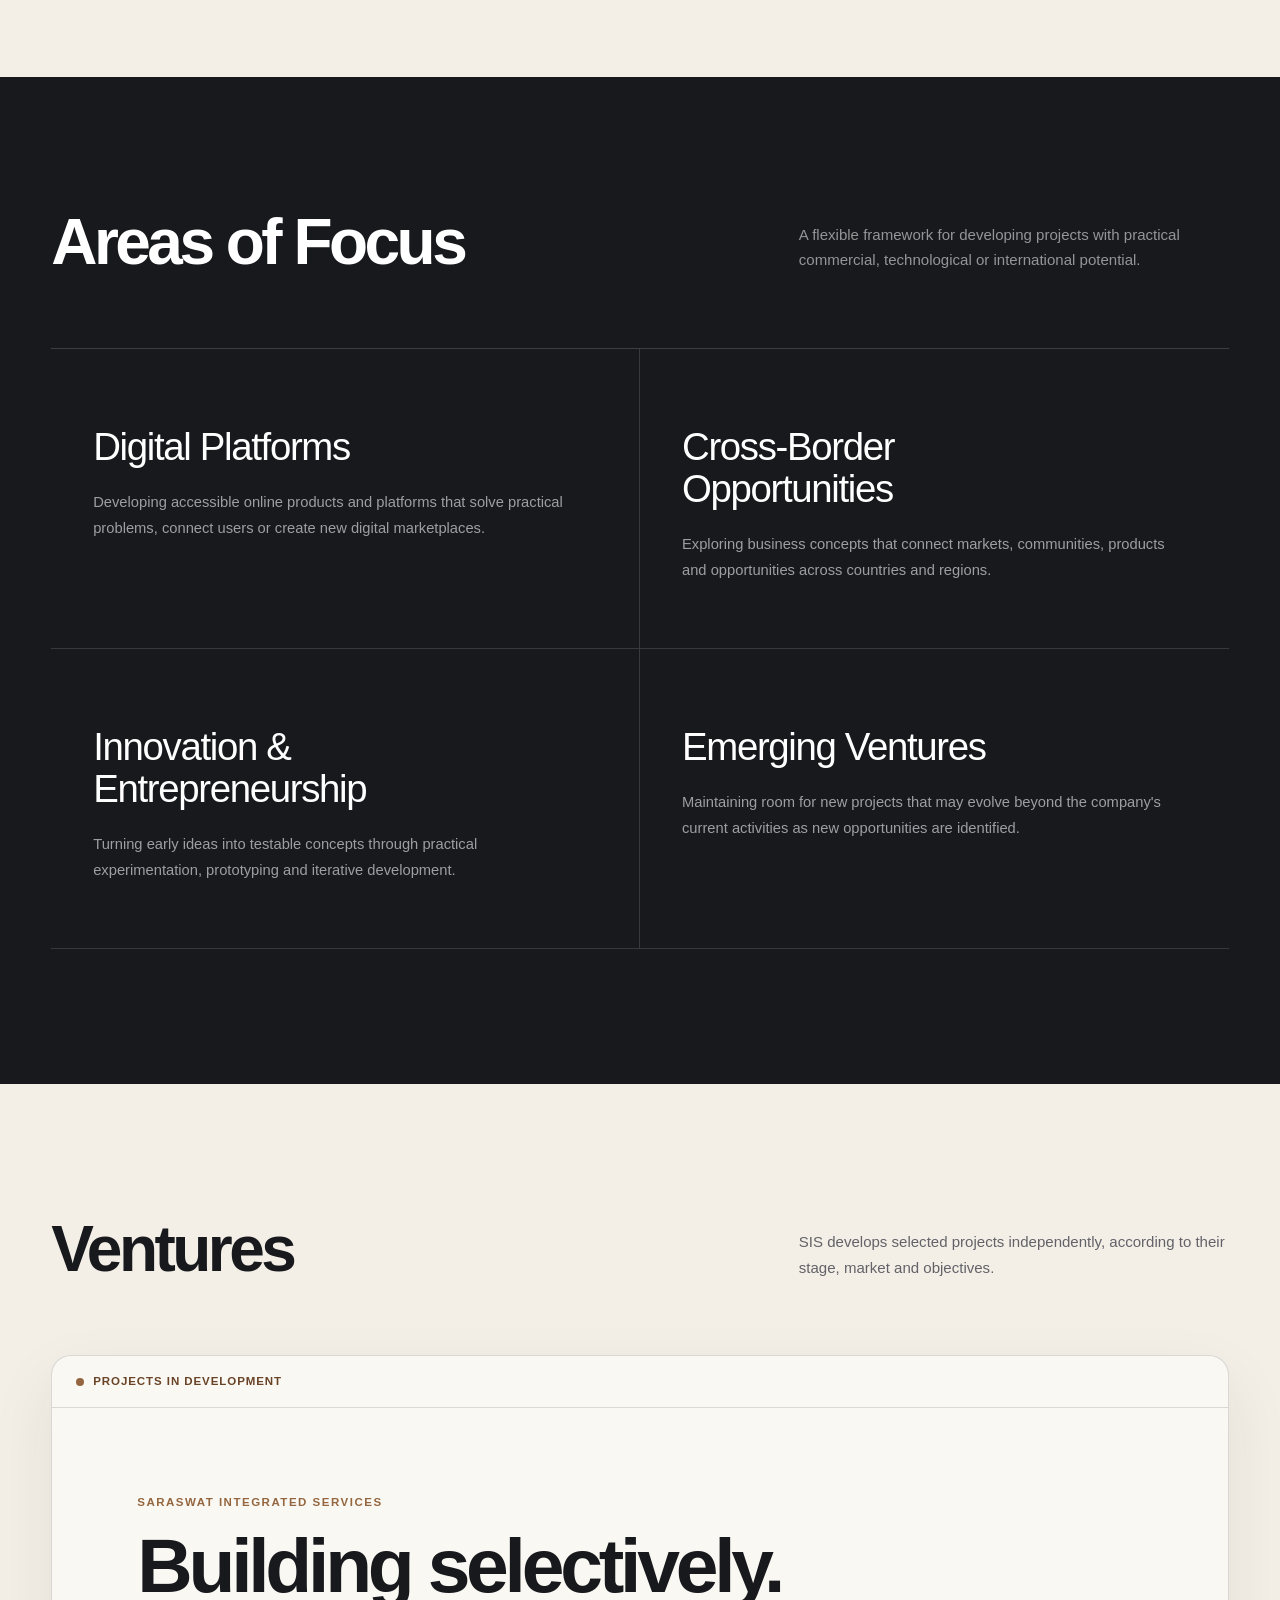
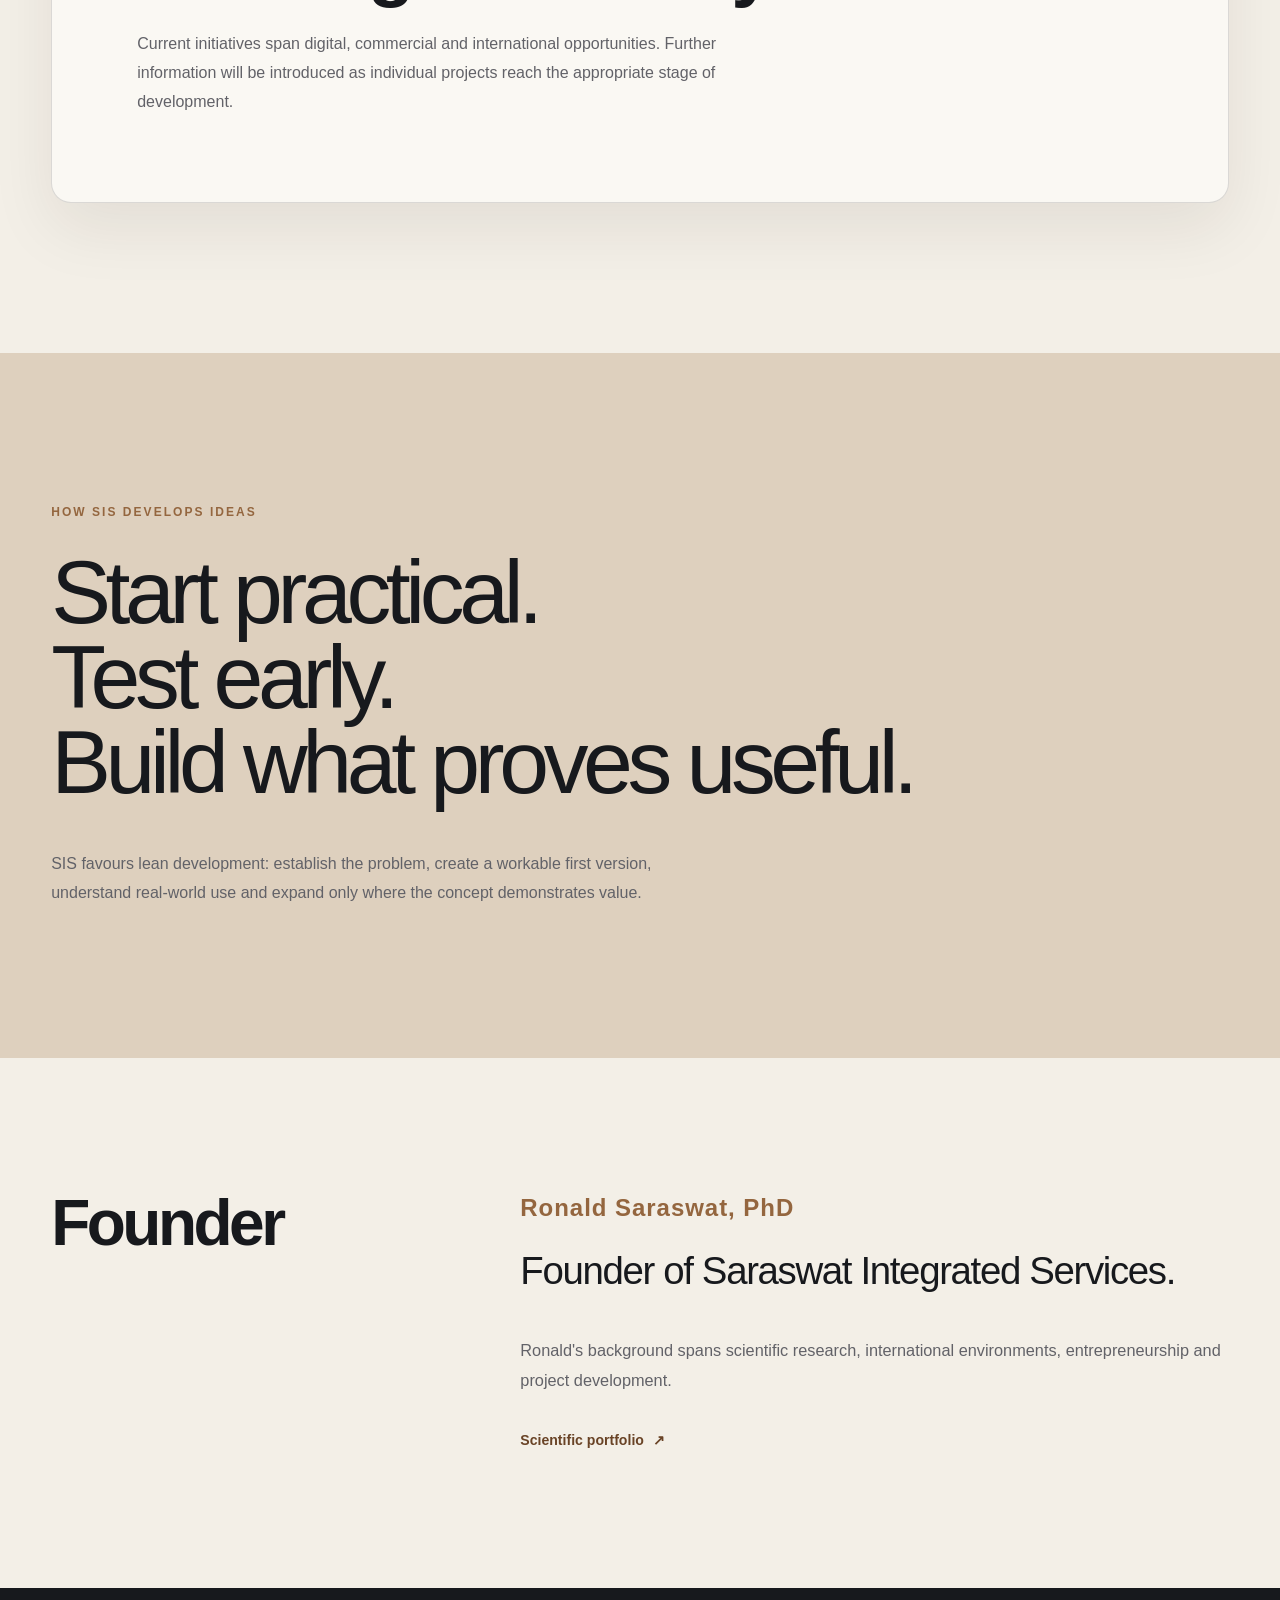
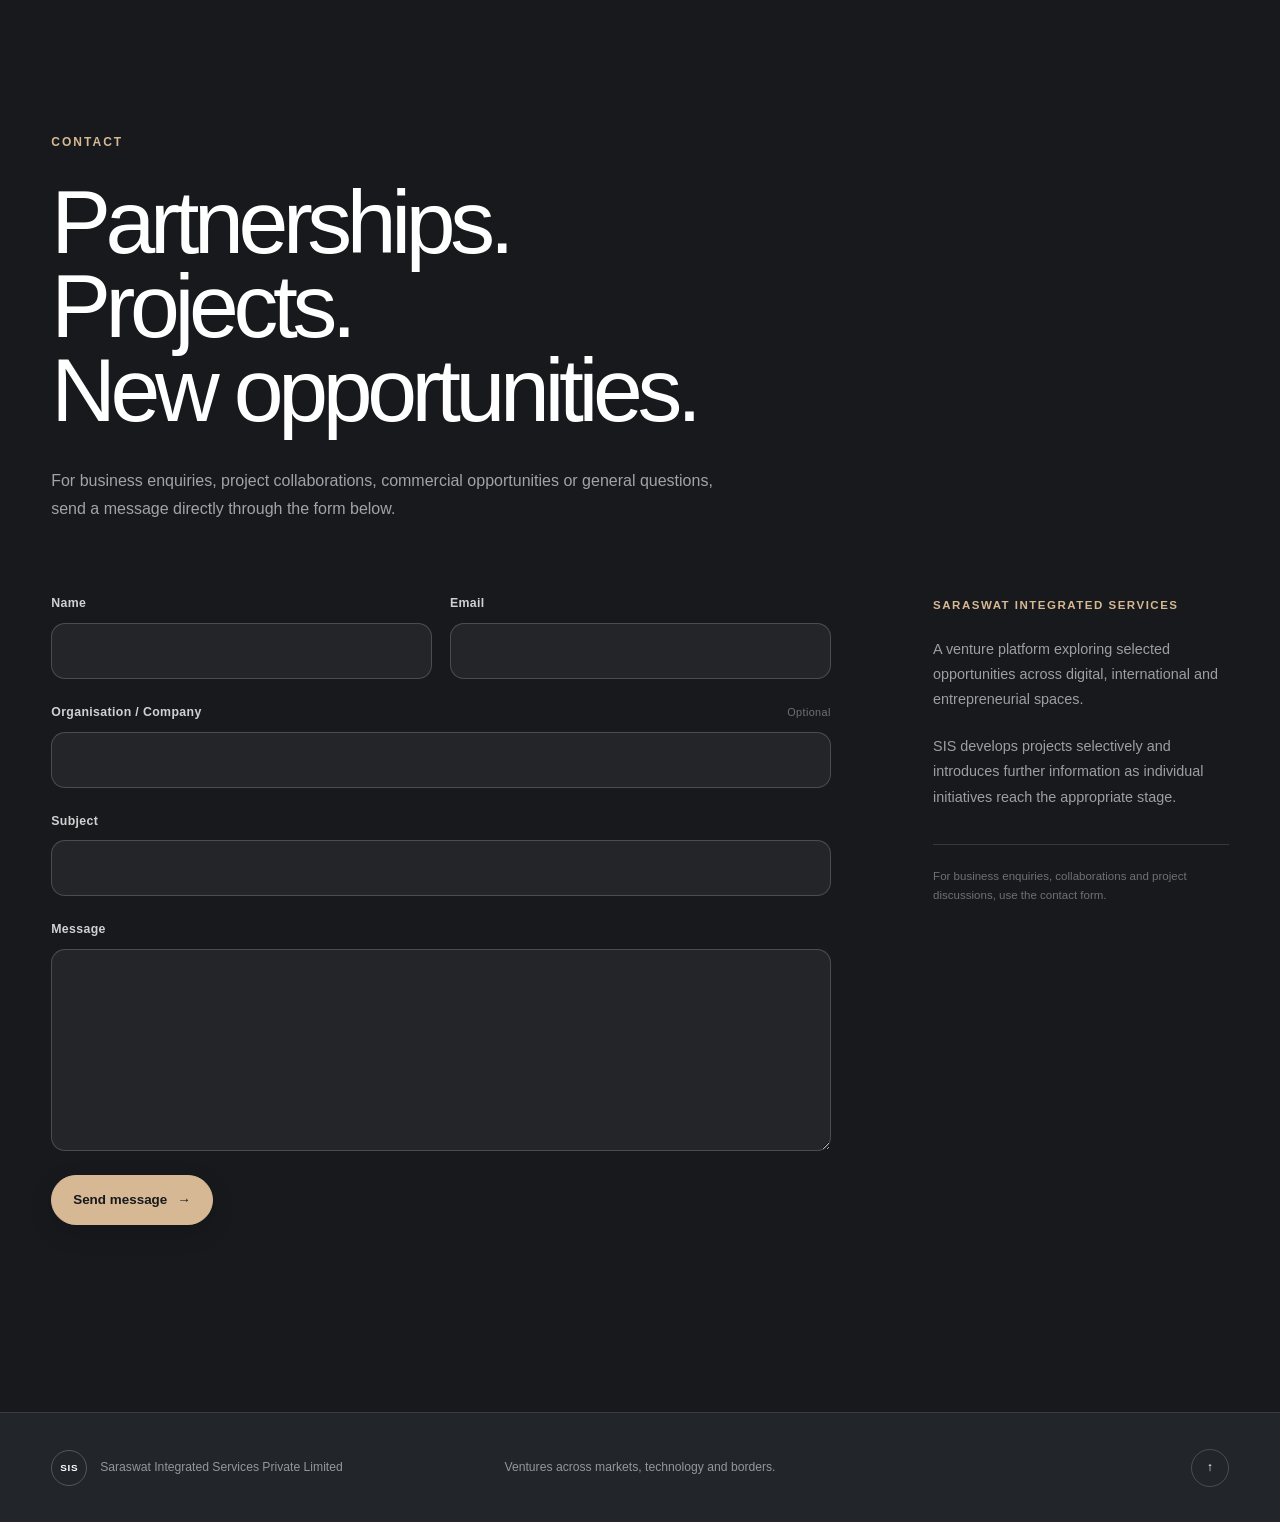
==== commit cad08eac: "Update stylesheet version in index.html" ====
--- a/index.html
+++ b/index.html
@@ -67,7 +67,7 @@
 
     <link
         rel="stylesheet"
-        href="css/style.css?v=9"
+        href="css/style.css?v=10"
     >
 
 </head>
--- a/css/style.css
+++ b/css/style.css
@@ -1,3 +1,9 @@
+/* =========================================================
+   SARASWAT INTEGRATED SERVICES
+   COMPLETE CLEAN STYLESHEET
+========================================================= */
+
+
 /* =========================
    DESIGN SYSTEM
 ========================= */
@@ -64,6 +70,7 @@
     line-height: 1.6;
 
     -webkit-font-smoothing: antialiased;
+    text-rendering: optimizeLegibility;
 }
 
 body.menu-open {
@@ -192,6 +199,7 @@
 
 .brand:hover {
     background: var(--accent);
+
     transform: translateY(-1px);
 }
 
@@ -274,8 +282,25 @@
 
 
 /* =========================
+   SHARED EYEBROW
+========================= */
+
+.eyebrow {
+    margin-bottom: 28px;
+
+    color: var(--accent);
+
+    font-size: 0.75rem;
+    font-weight: 750;
+    letter-spacing: 0.17em;
+
+    text-transform: uppercase;
+}
+
+
+/* =========================================================
    HERO
-========================= */
+========================================================= */
 
 .hero {
     width: min(92%, var(--content-width));
@@ -300,13 +325,13 @@
     display: grid;
 
     grid-template-columns:
-        minmax(0, 1.28fr)
-        minmax(300px, 0.72fr);
+        minmax(0, 1.14fr)
+        minmax(360px, 0.86fr);
 
     align-items: center;
 
     gap:
-        clamp(35px, 5vw, 70px);
+        clamp(35px, 4vw, 58px);
 }
 
 .hero-content {
@@ -317,28 +342,29 @@
     z-index: 2;
 }
 
-.eyebrow {
-    margin-bottom: 28px;
+
+/* =========================
+   HERO COMPANY IDENTITY
+========================= */
+
+.hero .eyebrow {
+    margin-bottom: 30px;
 
     color: var(--accent);
 
-    font-size: 0.75rem;
-    font-weight: 750;
-    letter-spacing: 0.17em;
+    font-size: 1.6rem;
+    font-weight: 800;
+
+    letter-spacing: 0.085em;
+    line-height: 1.2;
 
     text-transform: uppercase;
 }
 
 
-/* Larger company identity in hero */
-
-.hero .eyebrow {
-    margin-bottom: 27px;
-
-    font-size: 0.92rem;
-    font-weight: 800;
-    letter-spacing: 0.18em;
-}
+/* =========================
+   HERO HEADLINE
+========================= */
 
 .hero h1 {
     max-width: 760px;
@@ -352,6 +378,7 @@
         clamp(3.8rem, 5.7vw, 6.6rem);
 
     font-weight: 560;
+
     letter-spacing: -0.062em;
     line-height: 0.92;
 }
@@ -359,6 +386,11 @@
 .hero h1 span {
     color: var(--accent);
 }
+
+
+/* =========================
+   HERO SUPPORTING TEXT
+========================= */
 
 .hero-statement {
     max-width: 650px;
@@ -383,66 +415,7 @@
 
 
 /* =========================
-   BUTTONS
-========================= */
-
-.button {
-    display: inline-flex;
-    align-items: center;
-    justify-content: center;
-
-    min-height: 50px;
-
-    padding:
-        0
-        23px;
-
-    border-radius: 50px;
-
-    font-size: 0.86rem;
-    font-weight: 700;
-
-    transition:
-        transform 180ms ease,
-        background 180ms ease,
-        color 180ms ease,
-        border-color 180ms ease;
-}
-
-.button:hover {
-    transform: translateY(-2px);
-}
-
-.button-primary {
-    background: var(--dark);
-    color: #ffffff;
-}
-
-.button-primary:hover {
-    background: var(--accent);
-}
-
-.button-secondary {
-    border:
-        1px solid
-        var(--border);
-
-    background:
-        rgba(255, 255, 255, 0.35);
-
-    color: var(--text-primary);
-}
-
-.button-secondary:hover {
-    border-color: var(--accent);
-
-    background:
-        rgba(255, 255, 255, 0.65);
-}
-
-
-/* =========================
-   HERO INDIA ↔ EUROPE ARTWORK
+   HERO ARTWORK
 ========================= */
 
 .hero-visual {
@@ -462,24 +435,27 @@
     display: block;
 
     width: 100%;
-    max-width: 430px;
+    max-width: 520px;
 
     height: auto;
 
-    margin: 0;
+    margin-left: auto;
 
     object-fit: contain;
 
-    opacity: 0.90;
+    opacity: 0.94;
 
     border-radius: 18px;
 
     box-shadow: none;
 
     filter:
-        saturate(0.88)
-        contrast(0.97);
-}
+        saturate(0.90)
+        contrast(0.98);
+}
+
+
+/* Line across whole hero */
 
 .hero-line {
     grid-column: 1 / -1;
@@ -499,9 +475,68 @@
 }
 
 
-/* =========================
-   SHARED SECTIONS
-========================= */
+/* =========================================================
+   BUTTONS
+========================================================= */
+
+.button {
+    display: inline-flex;
+    align-items: center;
+    justify-content: center;
+
+    min-height: 50px;
+
+    padding:
+        0
+        23px;
+
+    border-radius: 50px;
+
+    font-size: 0.86rem;
+    font-weight: 700;
+
+    transition:
+        transform 180ms ease,
+        background 180ms ease,
+        color 180ms ease,
+        border-color 180ms ease;
+}
+
+.button:hover {
+    transform: translateY(-2px);
+}
+
+.button-primary {
+    background: var(--dark);
+    color: #ffffff;
+}
+
+.button-primary:hover {
+    background: var(--accent);
+}
+
+.button-secondary {
+    border:
+        1px solid
+        var(--border);
+
+    background:
+        rgba(255, 255, 255, 0.35);
+
+    color: var(--text-primary);
+}
+
+.button-secondary:hover {
+    border-color: var(--accent);
+
+    background:
+        rgba(255, 255, 255, 0.65);
+}
+
+
+/* =========================================================
+   GENERAL SECTIONS
+========================================================= */
 
 .section {
     width: min(92%, var(--content-width));
@@ -532,6 +567,7 @@
         clamp(2.8rem, 5vw, 5.5rem);
 
     font-weight: 560;
+
     letter-spacing: -0.055em;
     line-height: 0.96;
 }
@@ -589,9 +625,9 @@
 }
 
 
-/* =========================
-   DARK FOCUS SECTION
-========================= */
+/* =========================================================
+   AREAS OF FOCUS
+========================================================= */
 
 .section-dark {
     width: 100%;
@@ -685,6 +721,7 @@
         );
 
     font-weight: 540;
+
     letter-spacing: -0.035em;
     line-height: 1.1;
 }
@@ -707,9 +744,9 @@
 }
 
 
-/* =========================
+/* =========================================================
    VENTURES
-========================= */
+========================================================= */
 
 .ventures-section {
     padding-bottom: 150px;
@@ -748,6 +785,7 @@
 
     font-size: 0.72rem;
     font-weight: 750;
+
     letter-spacing: 0.08em;
 
     text-transform: uppercase;
@@ -778,6 +816,7 @@
 
     font-size: 0.72rem;
     font-weight: 750;
+
     letter-spacing: 0.13em;
 
     text-transform: uppercase;
@@ -799,6 +838,7 @@
         );
 
     font-weight: 550;
+
     letter-spacing: -0.055em;
     line-height: 0.95;
 }
@@ -815,9 +855,9 @@
 }
 
 
-/* =========================
+/* =========================================================
    APPROACH
-========================= */
+========================================================= */
 
 .approach-section {
     width: 100%;
@@ -853,6 +893,7 @@
         );
 
     font-weight: 540;
+
     letter-spacing: -0.06em;
     line-height: 0.95;
 }
@@ -869,9 +910,9 @@
 }
 
 
-/* =========================
+/* =========================================================
    FOUNDER
-========================= */
+========================================================= */
 
 .founder-grid {
     align-items: start;
@@ -882,15 +923,17 @@
 }
 
 .founder-name {
-    margin-bottom: 24px;
+    margin-bottom: 22px;
 
     color: var(--accent);
 
-    font-size: 1.05rem;
+    font-size: 1.5rem;
     font-weight: 800;
-    letter-spacing: 0.075em;
-
-    text-transform: uppercase;
+
+    letter-spacing: 0.04em;
+    line-height: 1.25;
+
+    text-transform: none;
 }
 
 .founder-content > p:not(
@@ -929,9 +972,9 @@
 }
 
 
-/* =========================
+/* =========================================================
    CONTACT
-========================= */
+========================================================= */
 
 .contact-section {
     width: 100%;
@@ -987,6 +1030,7 @@
         );
 
     font-weight: 540;
+
     letter-spacing: -0.06em;
     line-height: 0.94;
 }
@@ -1026,9 +1070,9 @@
 }
 
 
-/* =========================
+/* =========================================================
    CONTACT FORM
-========================= */
+========================================================= */
 
 .contact-form {
     width: 100%;
@@ -1073,6 +1117,7 @@
 
     font-size: 0.77rem;
     font-weight: 650;
+
     letter-spacing: 0.03em;
 }
 
@@ -1191,7 +1236,9 @@
 }
 
 
-/* Honeypot */
+/* =========================
+   HONEYPOT
+========================= */
 
 .form-honeypot {
     position: absolute !important;
@@ -1222,7 +1269,9 @@
 }
 
 
-/* Submit button */
+/* =========================
+   FORM SUBMIT
+========================= */
 
 .form-submit {
     display: inline-flex;
@@ -1304,9 +1353,6 @@
     box-shadow: none;
 }
 
-
-/* Form result */
-
 .form-status {
     min-height: 24px;
 
@@ -1325,9 +1371,9 @@
 }
 
 
-/* =========================
+/* =========================================================
    CONTACT SIDE
-========================= */
+========================================================= */
 
 .contact-side {
     width: 100%;
@@ -1341,11 +1387,11 @@
         0
         22px;
 
-    color:
-        var(--contact-accent);
+    color: var(--contact-accent);
 
     font-size: 0.72rem;
     font-weight: 750;
+
     letter-spacing: 0.13em;
 
     text-transform: uppercase;
@@ -1404,9 +1450,9 @@
 }
 
 
-/* =========================
+/* =========================================================
    FOOTER
-========================= */
+========================================================= */
 
 .site-footer {
     min-height: 110px;
@@ -1532,9 +1578,9 @@
 }
 
 
-/* =========================
-   IPAD / TABLET
-========================= */
+/* =========================================================
+   TABLET / IPAD
+========================================================= */
 
 @media (max-width: 1000px) {
 
@@ -1549,14 +1595,15 @@
 
     .hero-grid {
         grid-template-columns:
-            minmax(0, 1.18fr)
-            minmax(250px, 0.82fr);
-
-        gap: 28px;
+            minmax(0, 1fr)
+            minmax(300px, 0.95fr);
+
+        gap: 26px;
     }
 
     .hero .eyebrow {
-        font-size: 0.84rem;
+        font-size: 1.25rem;
+        letter-spacing: 0.08em;
     }
 
     .hero h1 {
@@ -1584,15 +1631,19 @@
     }
 
     .hero-network-image {
-        max-width: 340px;
-    }
-
-}
-
-
-/* =========================
-   MOBILE NAV + TABLET STACKING
-========================= */
+        max-width: 430px;
+    }
+
+    .founder-name {
+        font-size: 1.3rem;
+    }
+
+}
+
+
+/* =========================================================
+   MOBILE NAVIGATION + SECTION STACKING
+========================================================= */
 
 @media (max-width: 900px) {
 
@@ -1685,7 +1736,7 @@
     }
 
 
-    /* Sections */
+    /* General sections */
 
     .section,
     .section-dark {
@@ -1764,9 +1815,10 @@
 }
 
 
-/* =========================
-   SMALLER IPAD
-========================= */
+/* =========================================================
+   SMALLER TABLETS
+   601px — 760px
+========================================================= */
 
 @media (max-width: 760px) and (min-width: 601px) {
 
@@ -1776,10 +1828,14 @@
 
     .hero-grid {
         grid-template-columns:
-            minmax(0, 1.15fr)
-            minmax(210px, 0.85fr);
+            minmax(0, 1.10fr)
+            minmax(230px, 0.90fr);
 
         gap: 20px;
+    }
+
+    .hero .eyebrow {
+        font-size: 1.08rem;
     }
 
     .hero h1 {
@@ -1792,15 +1848,19 @@
     }
 
     .hero-network-image {
-        max-width: 280px;
-    }
-
-}
-
-
-/* =========================
+        max-width: 330px;
+    }
+
+    .founder-name {
+        font-size: 1.2rem;
+    }
+
+}
+
+
+/* =========================================================
    MOBILE
-========================= */
+========================================================= */
 
 @media screen and (max-width: 600px) {
 
@@ -1832,9 +1892,12 @@
     }
 
     .hero .eyebrow {
-        font-size: 0.76rem;
-
-        letter-spacing: 0.15em;
+        margin-bottom: 24px;
+
+        font-size: 1.05rem;
+
+        letter-spacing: 0.075em;
+        line-height: 1.25;
     }
 
     .hero h1 {
@@ -1967,7 +2030,7 @@
     /* Founder */
 
     .founder-name {
-        font-size: 0.95rem;
+        font-size: 1.15rem;
     }
 
 
@@ -2000,9 +2063,9 @@
 }
 
 
-/* =========================
+/* =========================================================
    PHONE LANDSCAPE
-========================= */
+========================================================= */
 
 @media (max-width: 950px) and (max-height: 700px) {
 
@@ -2039,9 +2102,9 @@
 }
 
 
-/* =========================
+/* =========================================================
    REDUCED MOTION
-========================= */
+========================================================= */
 
 @media (prefers-reduced-motion: reduce) {
 
@@ -2055,133 +2118,3 @@
     }
 
 }
-
-/* =========================================================
-   SIS FINAL BRANDING + HERO SIZE CORRECTION
-   AUGUST 2026
-========================================================= */
-
-/* Main company identity above hero */
-
-.hero .eyebrow {
-    margin-bottom: 28px;
-
-    font-size: 1.35rem;
-    font-weight: 800;
-    letter-spacing: 0.11em;
-    line-height: 1.25;
-
-    color: var(--accent);
-    text-transform: uppercase;
-}
-
-
-/* Keep hero image compact on the right */
-
-.hero-network-image {
-    width: 100%;
-    max-width: 365px;
-    height: auto;
-
-    margin-left: auto;
-
-    object-fit: contain;
-
-    opacity: 0.92;
-
-    border-radius: 18px;
-
-    box-shadow: none;
-}
-
-
-/* Give text slightly more of the hero width */
-
-.hero-grid {
-    grid-template-columns:
-        minmax(0, 1.38fr)
-        minmax(280px, 0.62fr);
-
-    gap: clamp(40px, 5vw, 72px);
-}
-
-
-/* Founder identity should clearly stand out */
-
-.founder-name {
-    margin-bottom: 22px;
-
-    color: var(--accent);
-
-    font-size: 1.35rem;
-    font-weight: 800;
-    letter-spacing: 0.055em;
-    line-height: 1.3;
-
-    text-transform: none;
-}
-
-
-/* iPad */
-
-@media (max-width: 1000px) {
-
-    .hero .eyebrow {
-        font-size: 1.12rem;
-        letter-spacing: 0.10em;
-    }
-
-    .hero-grid {
-        grid-template-columns:
-            minmax(0, 1.30fr)
-            minmax(235px, 0.70fr);
-
-        gap: 30px;
-    }
-
-    .hero-network-image {
-        max-width: 300px;
-    }
-
-    .founder-name {
-        font-size: 1.2rem;
-    }
-
-}
-
-
-/* Smaller iPad */
-
-@media (max-width: 760px) and (min-width: 601px) {
-
-    .hero .eyebrow {
-        font-size: 1rem;
-    }
-
-    .hero-network-image {
-        max-width: 255px;
-    }
-
-}
-
-
-/* Phone */
-
-@media (max-width: 600px) {
-
-    .hero .eyebrow {
-        font-size: 0.95rem;
-        letter-spacing: 0.09em;
-    }
-
-    .hero-visual,
-    .hero-network-image {
-        display: none !important;
-    }
-
-    .founder-name {
-        font-size: 1.1rem;
-    }
-
-}
-
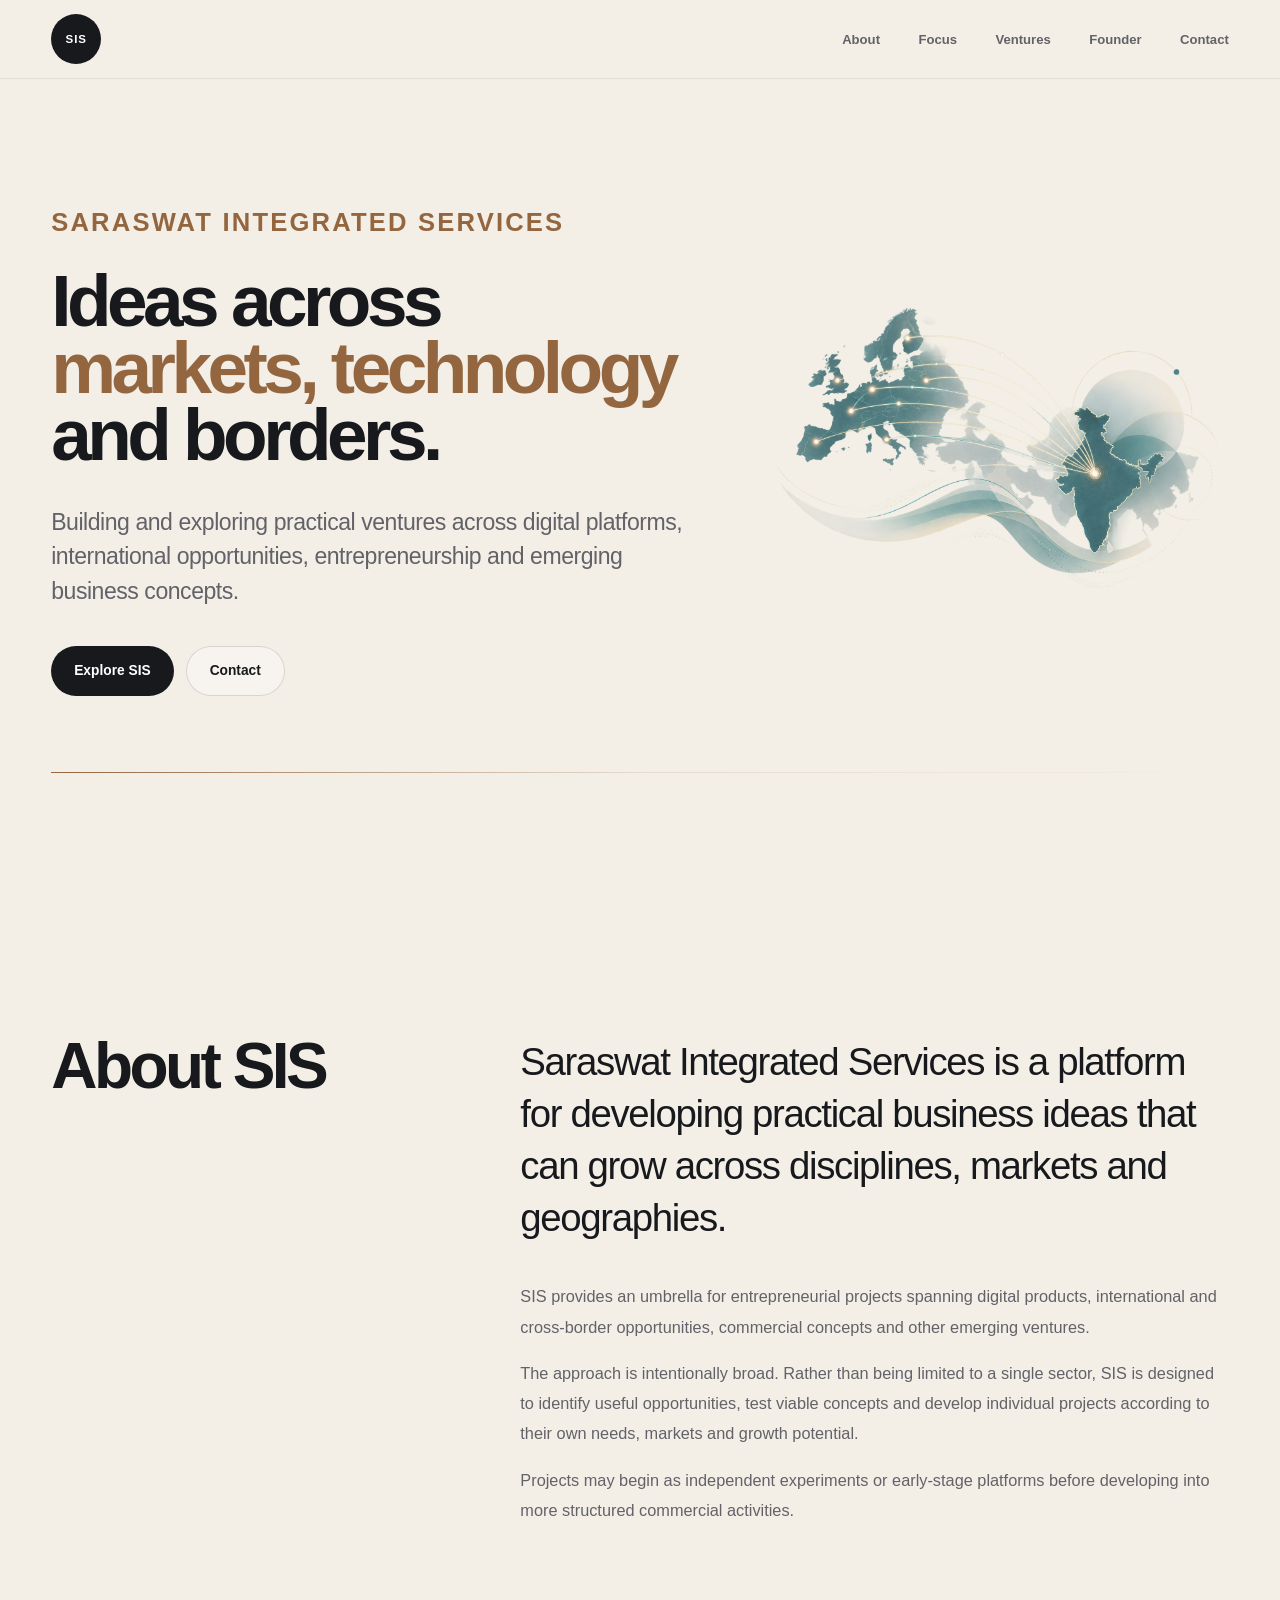
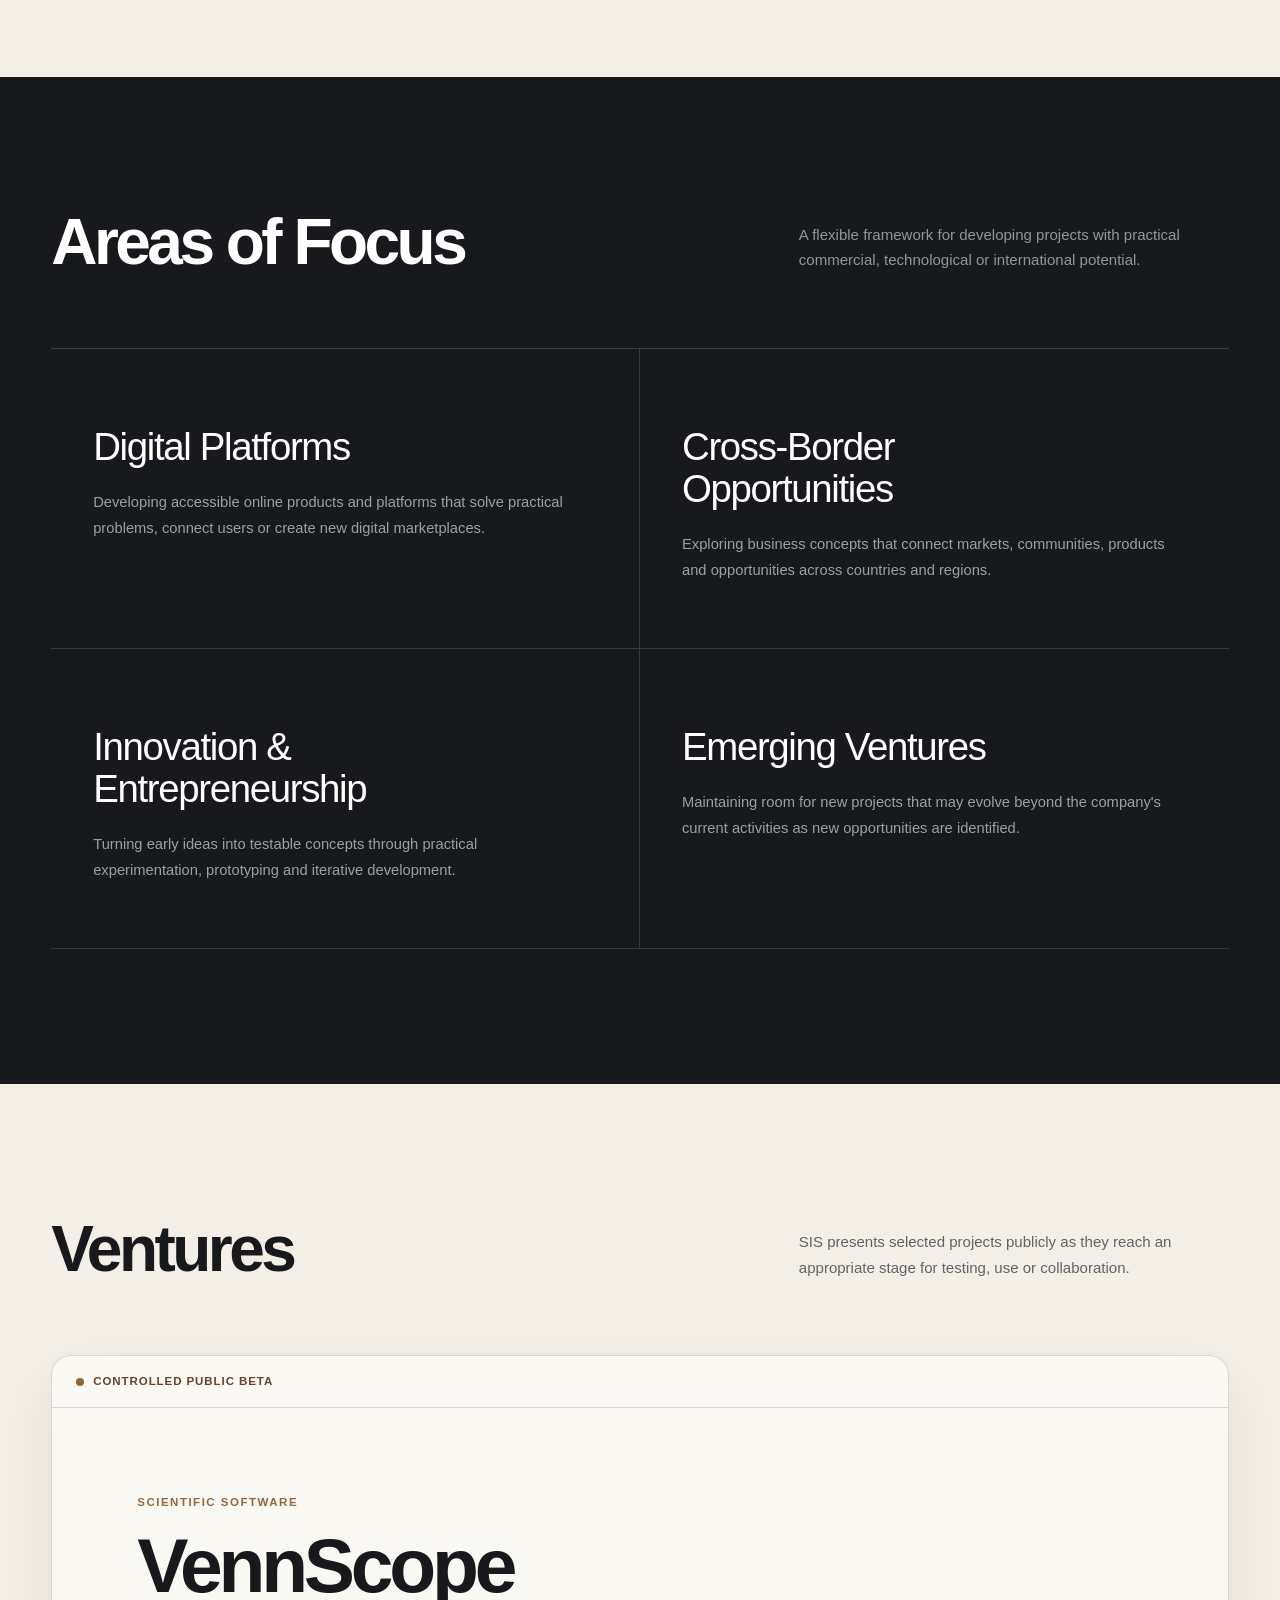
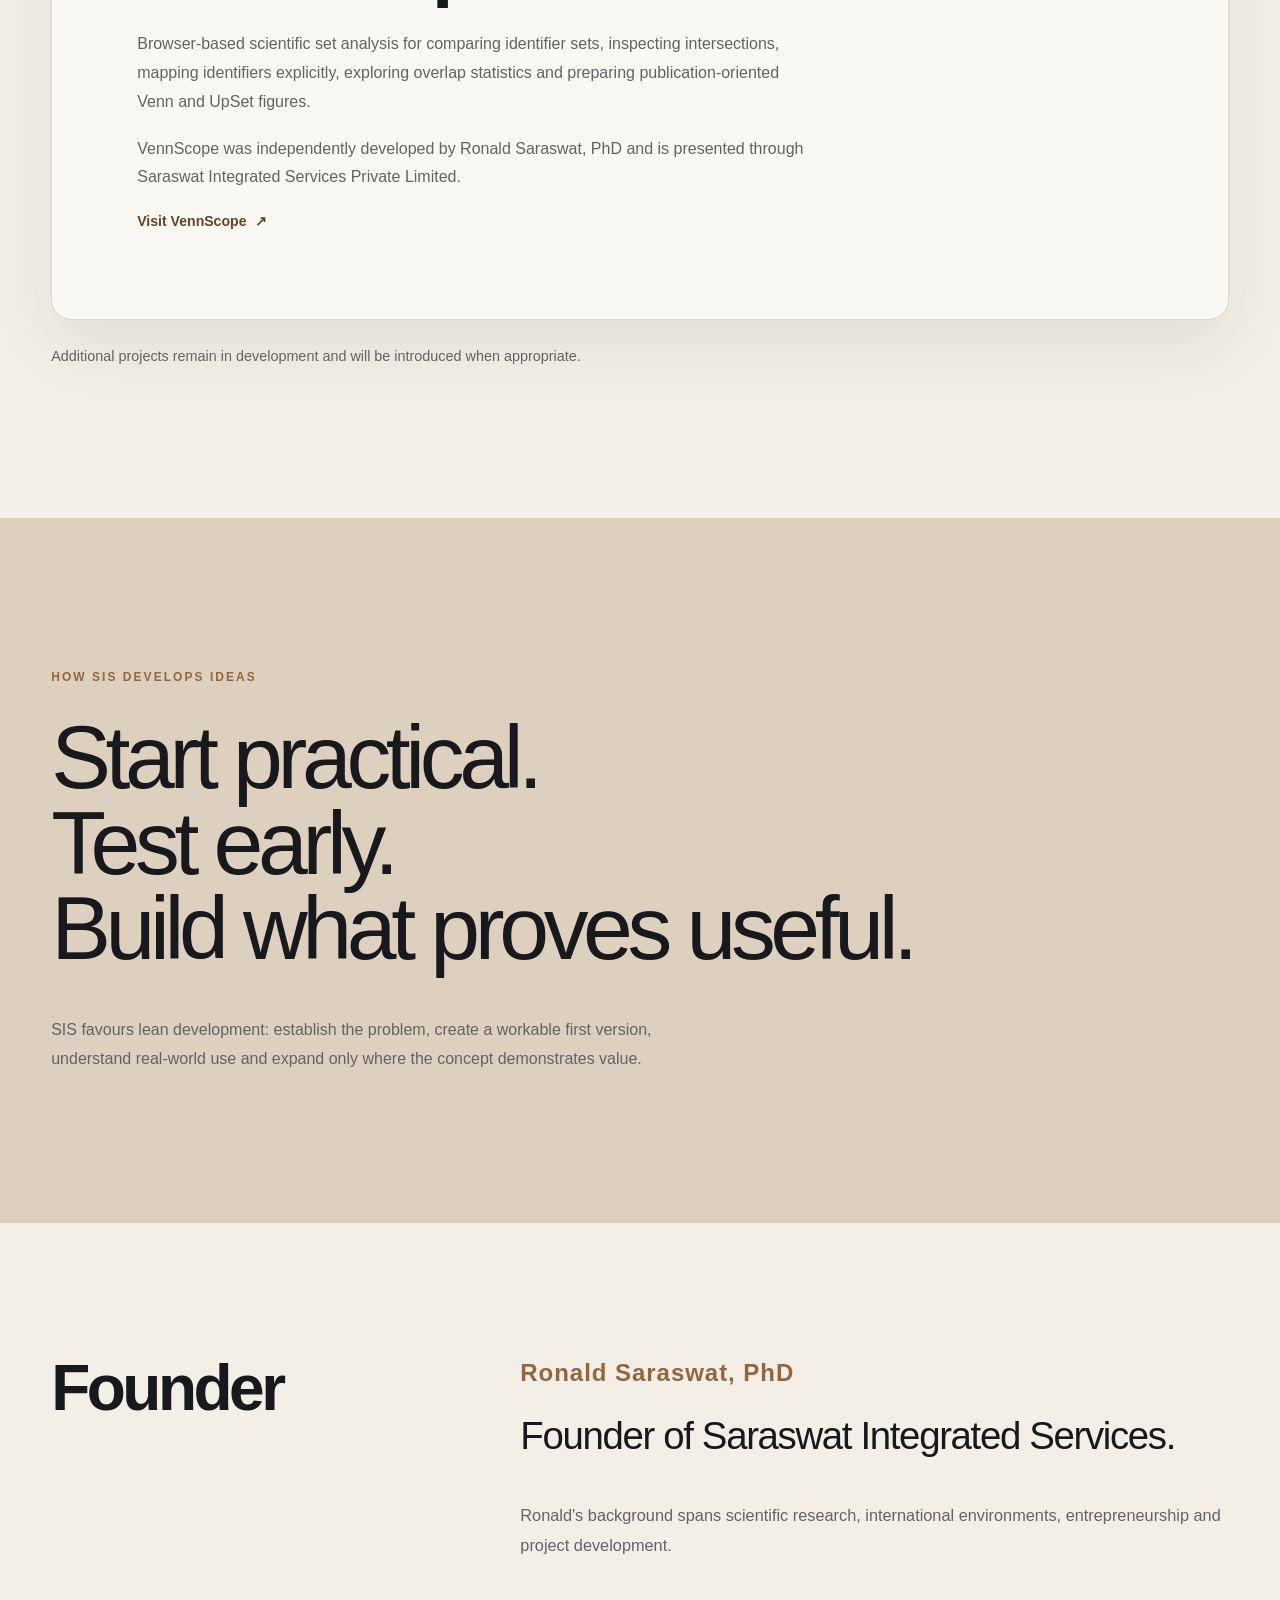
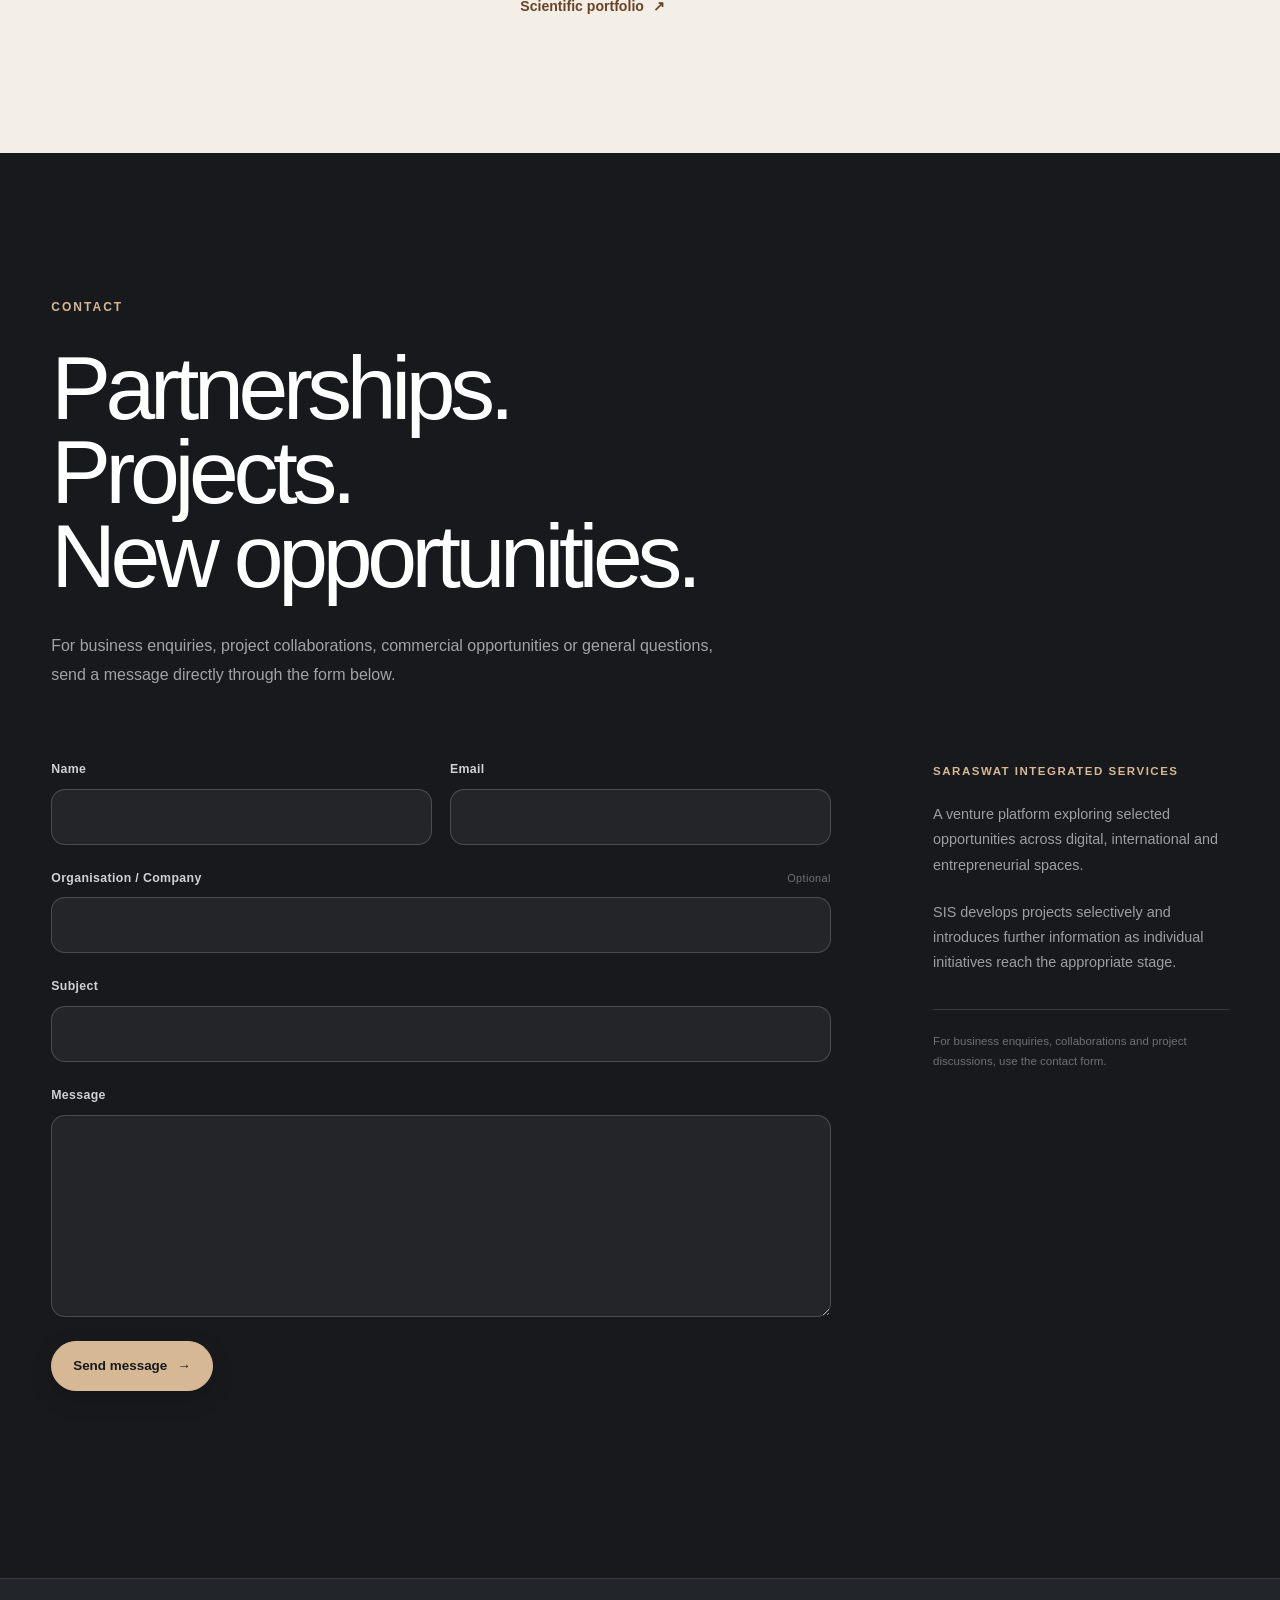
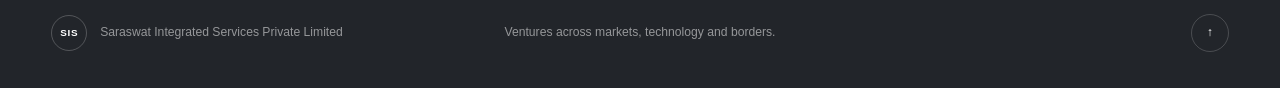
==== commit 6484facb: "Add VennScope to SIS ventures" ====
--- a/index.html
+++ b/index.html
@@ -10,7 +10,6 @@
         content="width=device-width, initial-scale=1.0"
     >
 
-
     <!-- =========================
          PRIMARY SEO
     ========================== -->
@@ -28,7 +27,6 @@
         name="author"
         content="Saraswat Integrated Services Private Limited"
     >
-
 
     <!--
         KEEP THIS DURING FINAL DEVELOPMENT.
@@ -40,7 +38,6 @@
         content="noindex, nofollow"
     >
 
-
     <!-- =========================
          CANONICAL URL
     ========================== -->
@@ -50,6 +47,46 @@
         href="https://saraswatintegratedservices.com/"
     >
 
+    <!-- =========================
+         FAVICONS
+    ========================== -->
+
+    <link
+        rel="icon"
+        href="/favicon.ico"
+        sizes="any"
+    >
+
+    <link
+        rel="icon"
+        type="image/svg+xml"
+        href="/favicon.svg"
+    >
+
+    <link
+        rel="icon"
+        type="image/png"
+        sizes="32x32"
+        href="/favicon-32x32.png"
+    >
+
+    <link
+        rel="icon"
+        type="image/png"
+        sizes="16x16"
+        href="/favicon-16x16.png"
+    >
+
+    <link
+        rel="apple-touch-icon"
+        sizes="180x180"
+        href="/apple-touch-icon.png"
+    >
+
+    <link
+        rel="manifest"
+        href="/site.webmanifest"
+    >
 
     <!-- =========================
          BROWSER APPEARANCE
@@ -60,7 +97,6 @@
         content="#f3efe7"
     >
 
-
     <!-- =========================
          STYLESHEET
     ========================== -->
@@ -72,9 +108,7 @@
 
 </head>
 
-
 <body>
-
 
     <a
         class="skip-link"
@@ -83,8 +117,6 @@
         Skip to content
     </a>
 
-
-
     <!-- =========================
          NAVIGATION
     ========================== -->
@@ -92,7 +124,6 @@
     <header class="site-header">
 
         <div class="nav-container">
-
 
             <a
                 class="brand"
@@ -101,7 +132,6 @@
             >
                 SIS
             </a>
-
 
             <button
                 class="menu-toggle"
@@ -113,7 +143,6 @@
                 <span></span>
             </button>
 
-
             <nav
                 id="primary-navigation"
                 class="site-nav"
@@ -142,15 +171,11 @@
 
             </nav>
 
-
         </div>
 
     </header>
 
-
-
     <main id="main-content">
-
 
         <!-- =========================
              HERO
@@ -163,18 +188,15 @@
 
             <div class="hero-grid">
 
-
                 <!-- =========================
                      HERO TEXT
                 ========================== -->
 
                 <div class="hero-content">
 
-
                     <p class="eyebrow">
                         Saraswat Integrated Services
                     </p>
-
 
                     <h1>
                         Ideas across
@@ -182,16 +204,13 @@
                         and borders.
                     </h1>
 
-
                     <p class="hero-statement">
                         Building and exploring practical ventures across
                         digital platforms, international opportunities,
                         entrepreneurship and emerging business concepts.
                     </p>
 
-
                     <div class="hero-actions">
-
 
                         <a
                             class="button button-primary"
@@ -200,7 +219,6 @@
                             Explore SIS
                         </a>
 
-
                         <a
                             class="button button-secondary"
                             href="#contact"
@@ -208,13 +226,9 @@
                             Contact
                         </a>
 
-
                     </div>
 
-
-                </div>
-
-
+                </div>
 
                 <!-- =========================
                      INDIA ↔ EUROPE ARTWORK
@@ -234,19 +248,14 @@
 
                 </figure>
 
-
-
                 <div
                     class="hero-line"
                     aria-hidden="true"
                 ></div>
 
-
             </div>
 
         </section>
-
-
 
         <!-- =========================
              ABOUT
@@ -259,7 +268,6 @@
 
             <div class="section-grid">
 
-
                 <div class="section-heading">
 
                     <h2>
@@ -268,16 +276,13 @@
 
                 </div>
 
-
                 <div class="section-content">
-
 
                     <p class="large-copy">
                         Saraswat Integrated Services is a platform for
                         developing practical business ideas that can grow
                         across disciplines, markets and geographies.
                     </p>
-
 
                     <p>
                         SIS provides an umbrella for entrepreneurial projects
@@ -285,7 +290,6 @@
                         cross-border opportunities, commercial concepts
                         and other emerging ventures.
                     </p>
-
 
                     <p>
                         The approach is intentionally broad. Rather than being
@@ -295,21 +299,17 @@
                         markets and growth potential.
                     </p>
 
-
                     <p>
                         Projects may begin as independent experiments or
                         early-stage platforms before developing into more
                         structured commercial activities.
                     </p>
 
-
                 </div>
 
             </div>
 
         </section>
-
-
 
         <!-- =========================
              AREAS OF FOCUS
@@ -322,7 +322,6 @@
 
             <div class="section-header">
 
-
                 <div>
 
                     <h2>
@@ -330,7 +329,6 @@
                     </h2>
 
                 </div>
-
 
                 <p>
                     A flexible framework for developing projects with
@@ -338,12 +336,9 @@
                     potential.
                 </p>
 
-
             </div>
 
-
             <div class="focus-grid">
-
 
                 <article class="focus-card">
 
@@ -359,7 +354,6 @@
 
                 </article>
 
-
                 <article class="focus-card">
 
                     <h3>
@@ -374,7 +368,6 @@
 
                 </article>
 
-
                 <article class="focus-card">
 
                     <h3>
@@ -389,7 +382,6 @@
 
                 </article>
 
-
                 <article class="focus-card">
 
                     <h3>
@@ -404,12 +396,9 @@
 
                 </article>
 
-
             </div>
 
         </section>
-
-
 
         <!-- =========================
              VENTURES
@@ -422,7 +411,6 @@
 
             <div class="section-header">
 
-
                 <div>
 
                     <h2>
@@ -431,57 +419,64 @@
 
                 </div>
 
-
                 <p>
-                    SIS develops selected projects independently,
-                    according to their stage, market and objectives.
+                    SIS presents selected projects publicly as they reach
+                    an appropriate stage for testing, use or collaboration.
                 </p>
 
-
             </div>
 
-
-            <article class="venture-feature">
-
+            <article class="venture-feature" aria-labelledby="vennscope-venture-title">
 
                 <div class="venture-status">
 
                     <span class="status-dot"></span>
 
-                    Projects in development
-
-                </div>
-
+                    Controlled public beta
+
+                </div>
 
                 <div class="venture-main">
 
-
                     <p class="venture-category">
-                        Saraswat Integrated Services
-                    </p>
-
-
-                    <h3>
-                        Building selectively.
+                        Scientific software
+                    </p>
+
+                    <h3 id="vennscope-venture-title">
+                        VennScope
                     </h3>
 
-
-                    <p>
-                        Current initiatives span digital, commercial and
-                        international opportunities. Further information
-                        will be introduced as individual projects reach
-                        the appropriate stage of development.
-                    </p>
-
-
-                </div>
-
+                    <p class="venture-description">
+                        Browser-based scientific set analysis for comparing identifier sets,
+                        inspecting intersections, mapping identifiers explicitly, exploring
+                        overlap statistics and preparing publication-oriented Venn and UpSet figures.
+                    </p>
+
+                    <p class="venture-origin">
+                        VennScope was independently developed by Ronald Saraswat, PhD and is
+                        presented through Saraswat Integrated Services Private Limited.
+                    </p>
+
+                    <a
+                        class="text-link venture-link"
+                        href="https://vennscope.saraswatintegratedservices.com/"
+                        target="_blank"
+                        rel="noopener noreferrer"
+                        aria-label="Visit VennScope scientific software"
+                    >
+                        Visit VennScope
+                        <span aria-hidden="true">↗</span>
+                    </a>
+
+                </div>
 
             </article>
 
+            <p class="ventures-note">
+                Additional projects remain in development and will be introduced when appropriate.
+            </p>
+
         </section>
-
-
 
         <!-- =========================
              APPROACH
@@ -491,11 +486,9 @@
 
             <div class="approach-inner">
 
-
                 <p class="eyebrow">
                     How SIS develops ideas
                 </p>
-
 
                 <h2>
                     Start practical.
@@ -505,19 +498,15 @@
                     Build what proves useful.
                 </h2>
 
-
                 <p>
                     SIS favours lean development: establish the problem,
                     create a workable first version, understand real-world
                     use and expand only where the concept demonstrates value.
                 </p>
 
-
             </div>
 
         </section>
-
-
 
         <!-- =========================
              FOUNDER
@@ -530,7 +519,6 @@
 
             <div class="section-grid founder-grid">
 
-
                 <div class="section-heading">
 
                     <h2>
@@ -539,26 +527,21 @@
 
                 </div>
 
-
                 <div class="founder-content">
-
 
                     <p class="founder-name">
                         Ronald Saraswat, PhD
                     </p>
 
-
                     <p class="large-copy">
                         Founder of Saraswat Integrated Services.
                     </p>
-
 
                     <p>
                         Ronald's background spans scientific research,
                         international environments, entrepreneurship
                         and project development.
                     </p>
-
 
                     <a
                         class="text-link"
@@ -575,14 +558,11 @@
 
                     </a>
 
-
                 </div>
 
             </div>
 
         </section>
-
-
 
         <!-- =========================
              CONTACT
@@ -595,14 +575,11 @@
 
             <div class="contact-inner">
 
-
                 <div class="contact-header">
-
 
                     <p class="eyebrow">
                         Contact
                     </p>
-
 
                     <h2>
                         Partnerships.
@@ -612,20 +589,15 @@
                         New opportunities.
                     </h2>
 
-
                     <p class="contact-intro">
                         For business enquiries, project collaborations,
                         commercial opportunities or general questions,
                         send a message directly through the form below.
                     </p>
 
-
-                </div>
-
-
+                </div>
 
                 <div class="contact-layout">
-
 
                     <!-- =========================
                          CONTACT FORM
@@ -637,9 +609,7 @@
                         method="POST"
                     >
 
-
                         <div class="form-row">
-
 
                             <div class="form-field">
 
@@ -657,7 +627,6 @@
 
                             </div>
 
-
                             <div class="form-field">
 
                                 <label for="email">
@@ -674,10 +643,7 @@
 
                             </div>
 
-
                         </div>
-
-
 
                         <div class="form-field">
 
@@ -698,8 +664,6 @@
 
                         </div>
 
-
-
                         <div class="form-field">
 
                             <label for="subject">
@@ -715,8 +679,6 @@
 
                         </div>
 
-
-
                         <div class="form-field">
 
                             <label for="message">
@@ -731,8 +693,6 @@
                             ></textarea>
 
                         </div>
-
-
 
                         <!-- Spam protection -->
 
@@ -755,8 +715,6 @@
 
                         </div>
 
-
-
                         <button
                             class="form-submit"
                             type="submit"
@@ -769,18 +727,13 @@
 
                         </button>
 
-
-
                         <div
                             class="form-status"
                             role="status"
                             aria-live="polite"
                         ></div>
 
-
                     </form>
-
-
 
                     <!-- =========================
                          CONTACT SIDE INFORMATION
@@ -788,11 +741,9 @@
 
                     <aside class="contact-side">
 
-
                         <p class="contact-side-label">
                             Saraswat Integrated Services
                         </p>
-
 
                         <p>
                             A venture platform exploring selected
@@ -800,34 +751,26 @@
                             and entrepreneurial spaces.
                         </p>
 
-
                         <p>
                             SIS develops projects selectively and introduces
                             further information as individual initiatives
                             reach the appropriate stage.
                         </p>
 
-
                         <p class="contact-side-note">
                             For business enquiries, collaborations and
                             project discussions, use the contact form.
                         </p>
 
-
                     </aside>
 
-
-                </div>
-
+                </div>
 
             </div>
 
         </section>
 
-
     </main>
-
-
 
     <!-- =========================
          FOOTER
@@ -835,27 +778,21 @@
 
     <footer class="site-footer">
 
-
         <div class="footer-brand">
-
 
             <strong>
                 SIS
             </strong>
 
-
             <span>
                 Saraswat Integrated Services Private Limited
             </span>
 
-
         </div>
-
 
         <p>
             Ventures across markets, technology and borders.
         </p>
-
 
         <a
             href="#home"
@@ -864,18 +801,13 @@
             ↑
         </a>
 
-
     </footer>
-
-
 
     <!-- =========================
          NAVIGATION JAVASCRIPT
     ========================== -->
 
     <script src="js/main.js"></script>
-
-
 
     <!-- =========================
          CONTACT FORM
@@ -997,8 +929,6 @@
 
     </script>
 
-        
 </body>
 
 </html>
-    
--- a/css/style.css
+++ b/css/style.css
@@ -843,15 +843,36 @@
     line-height: 0.95;
 }
 
-.venture-main > p:last-child {
-    max-width: 650px;
-
-    margin: 0;
+.venture-description,
+.venture-origin {
+    max-width: 680px;
 
     color: var(--text-secondary);
 
     font-size: 1rem;
     line-height: 1.8;
+}
+
+.venture-description {
+    margin: 0 0 18px;
+}
+
+.venture-origin {
+    margin: 0;
+}
+
+.venture-link {
+    margin-top: 28px;
+}
+
+.ventures-note {
+    max-width: 650px;
+    margin: 24px 0 0;
+
+    color: var(--text-secondary);
+
+    font-size: 0.9rem;
+    line-height: 1.7;
 }
 
 
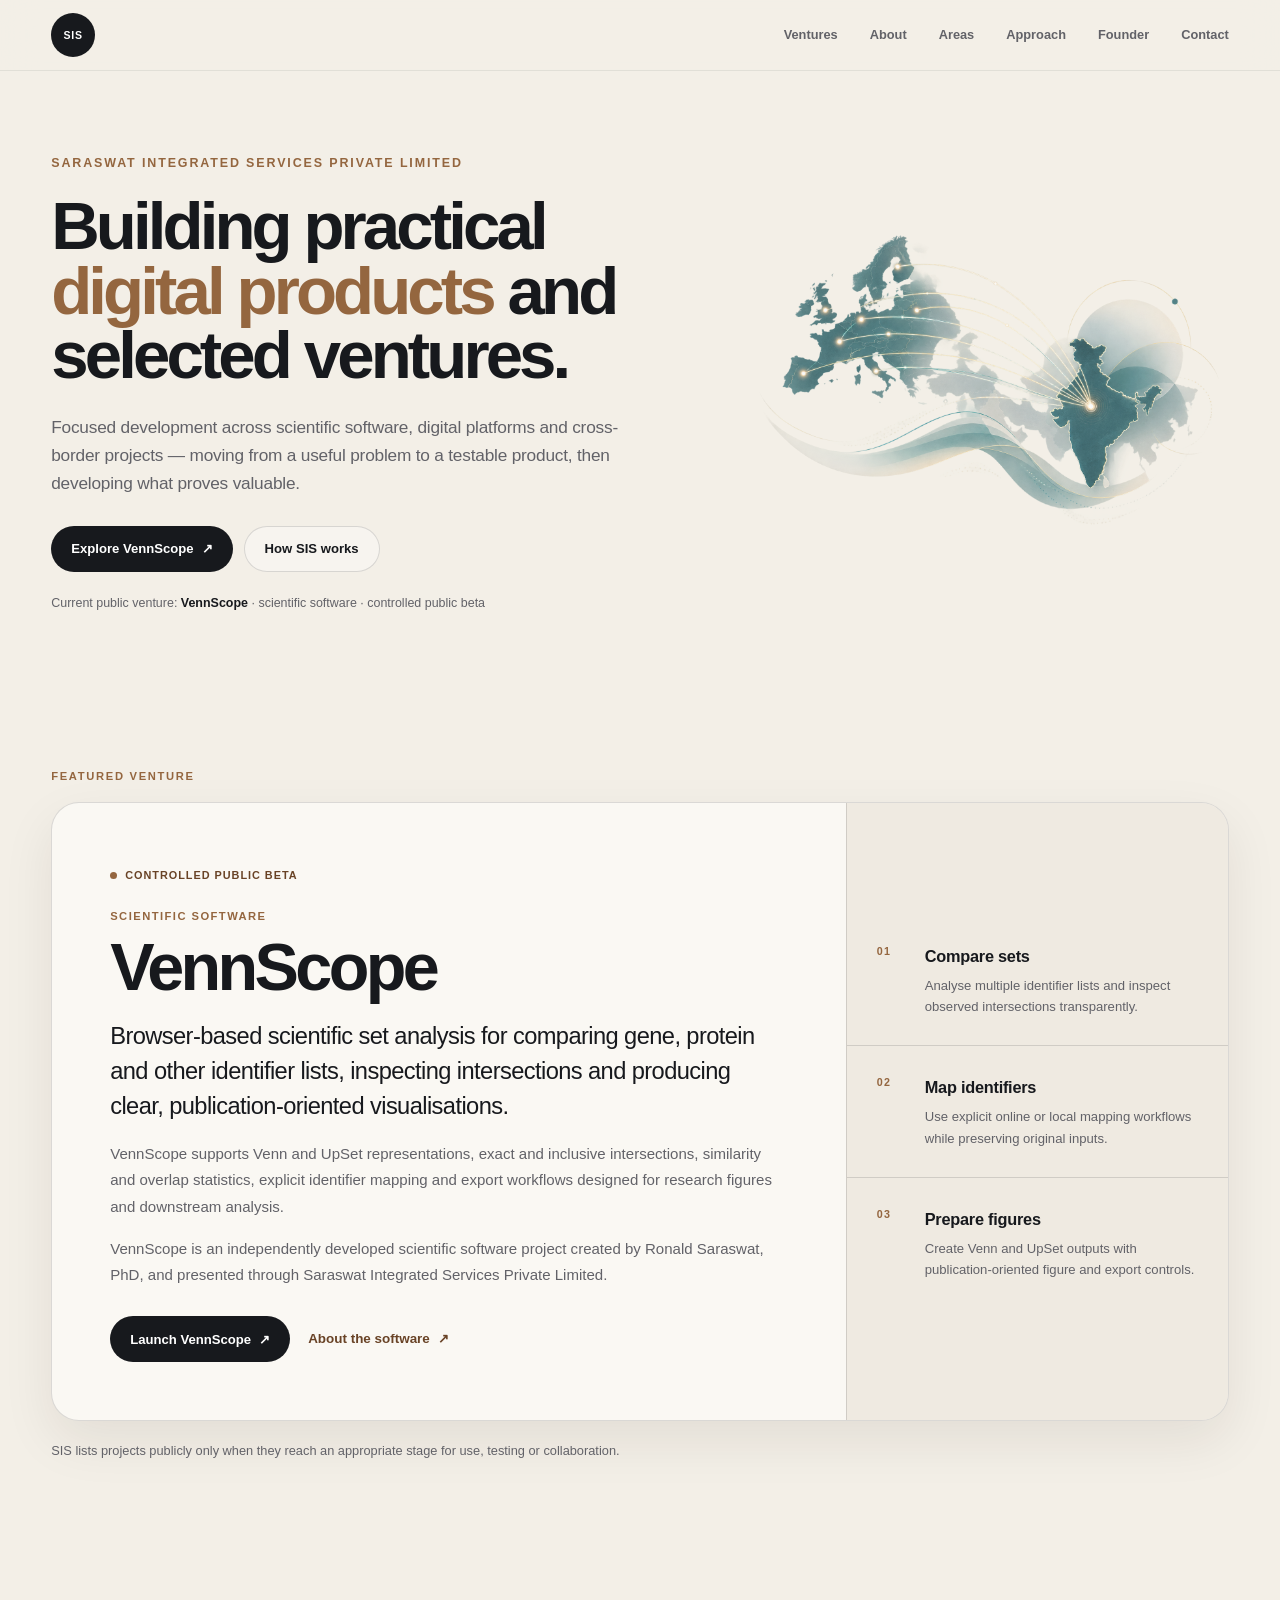
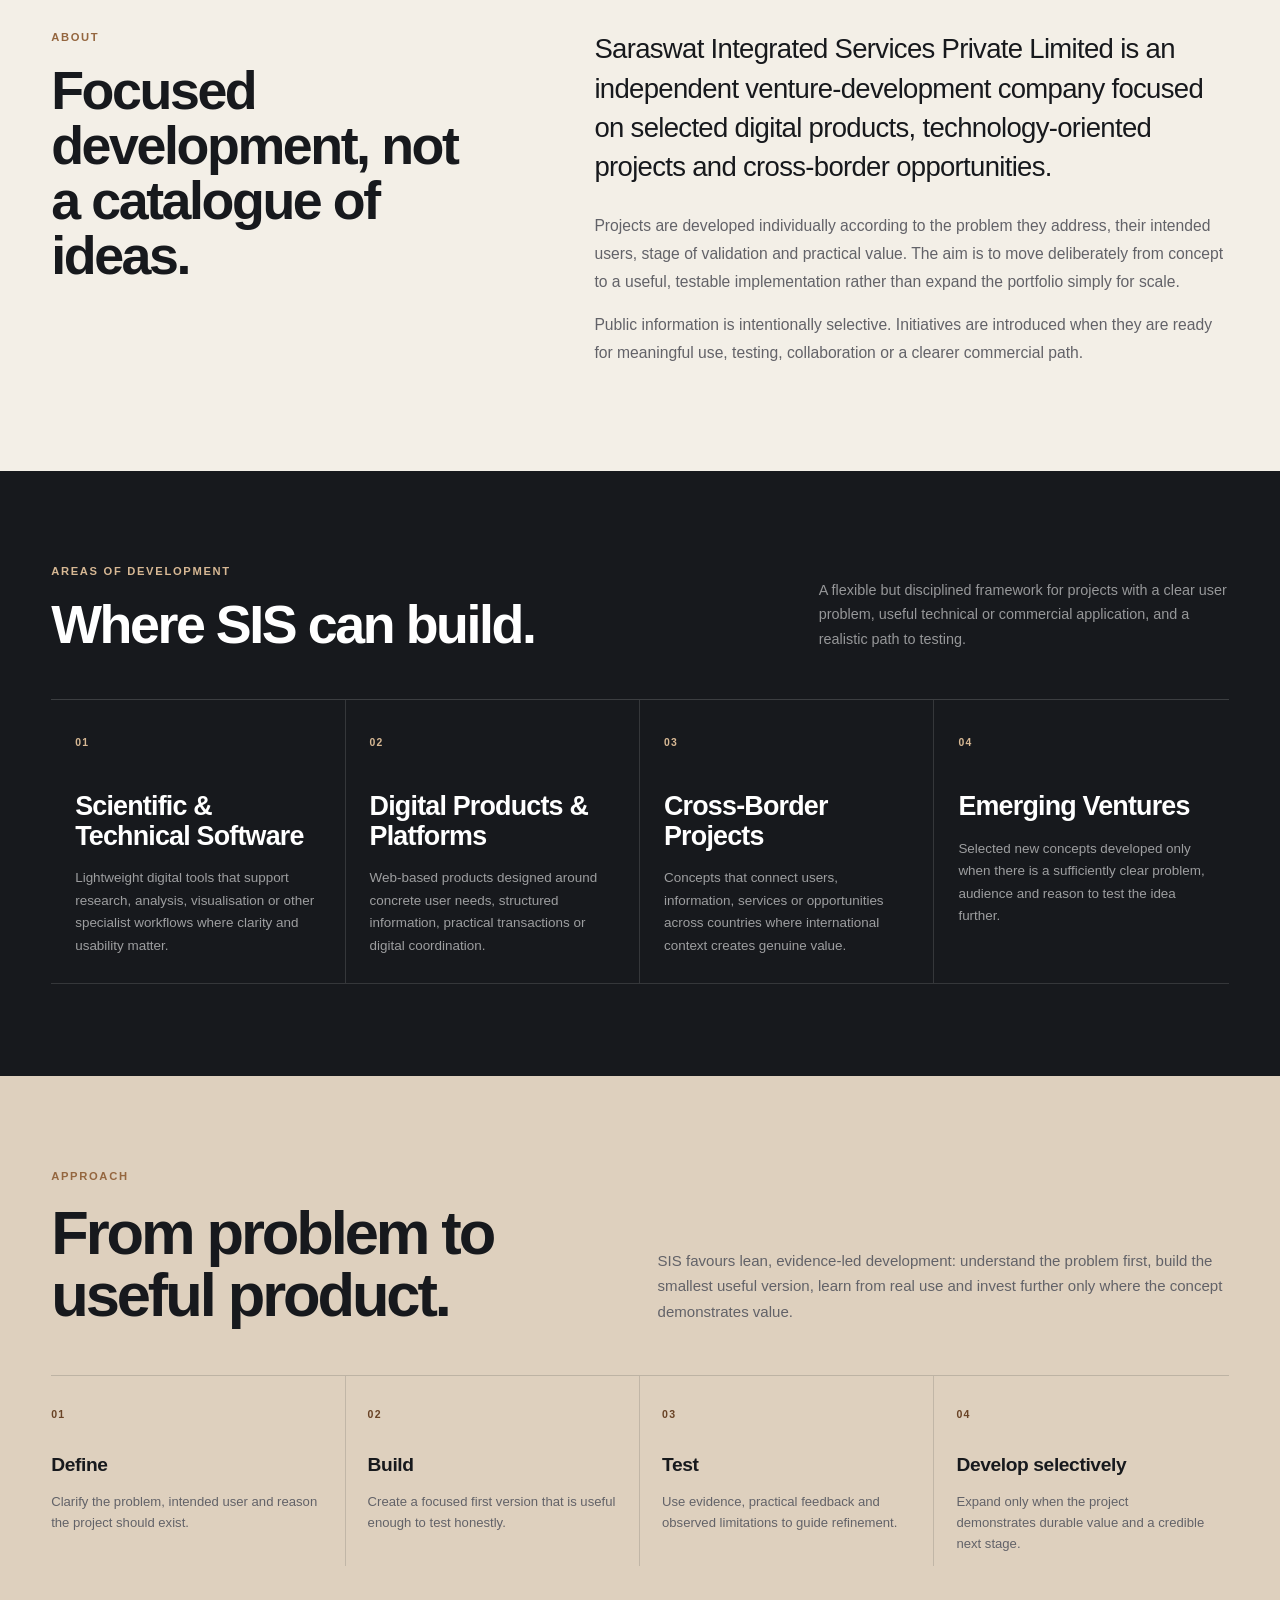
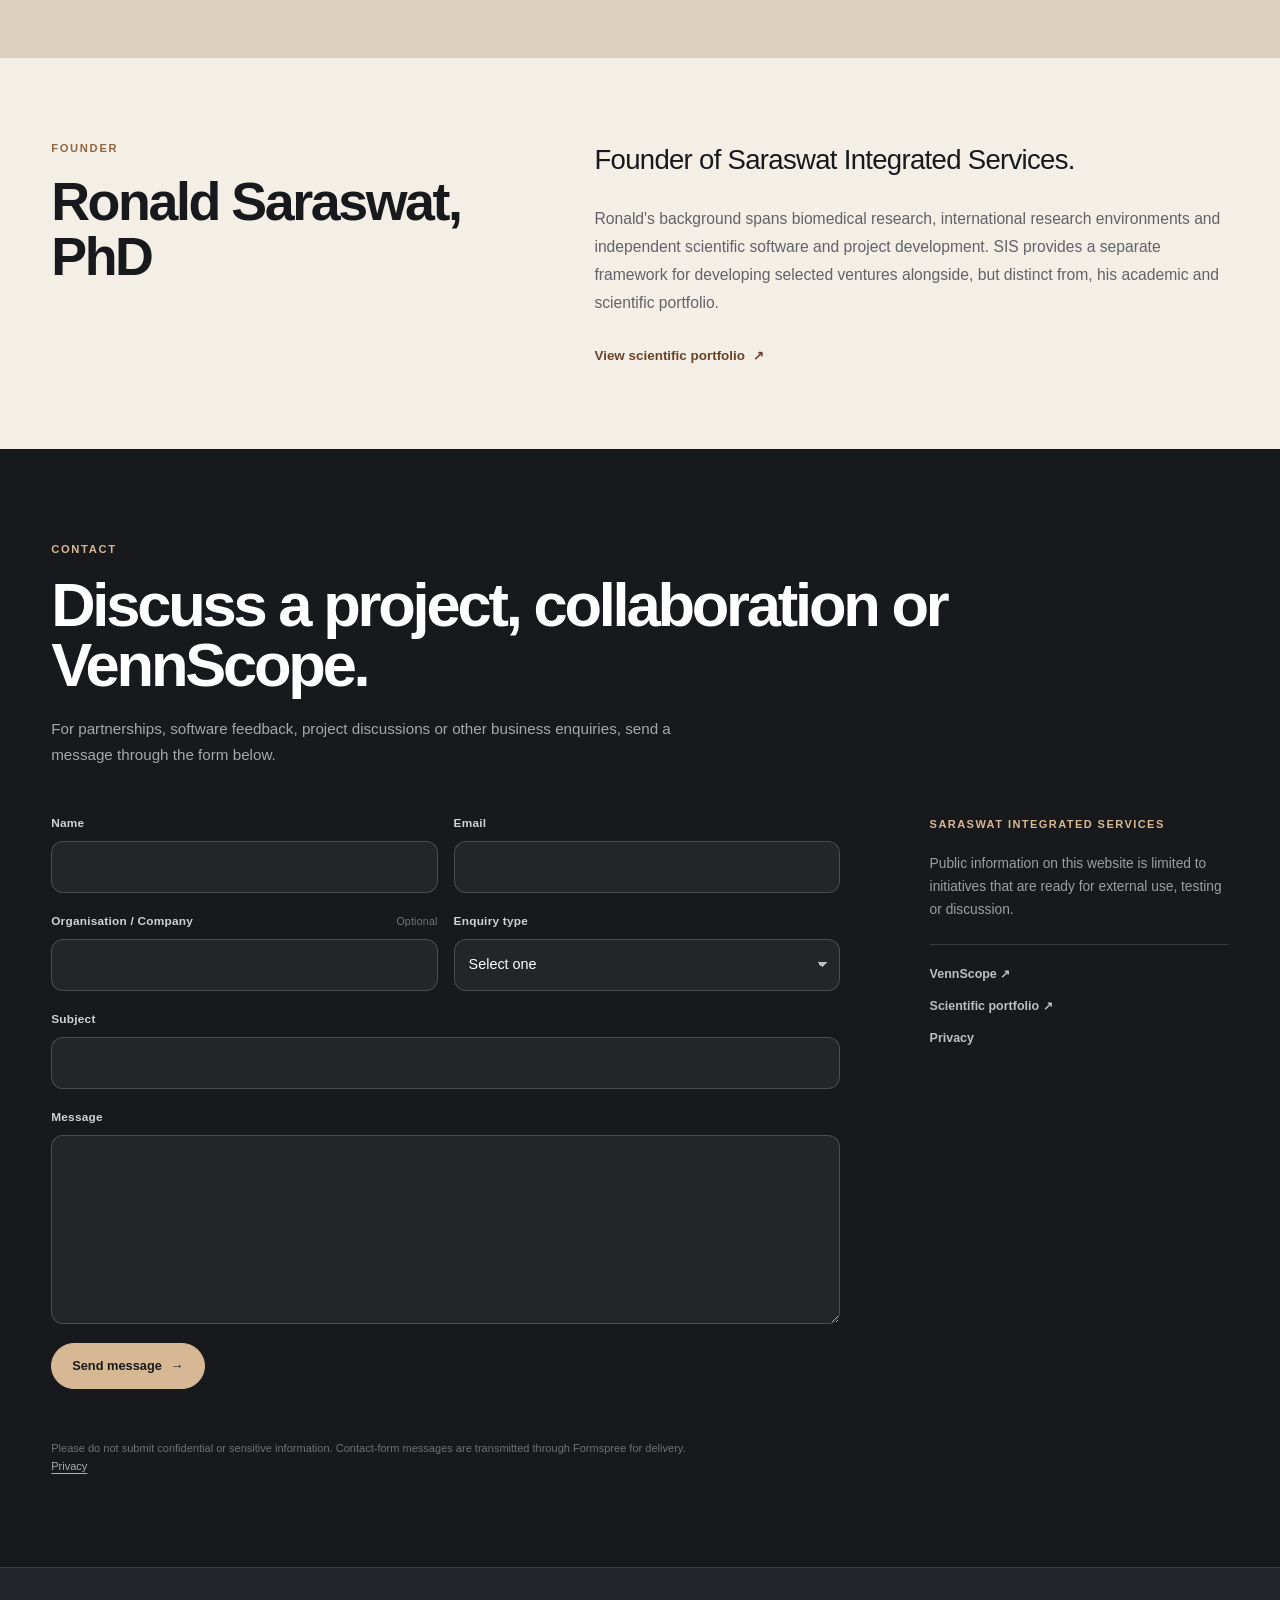
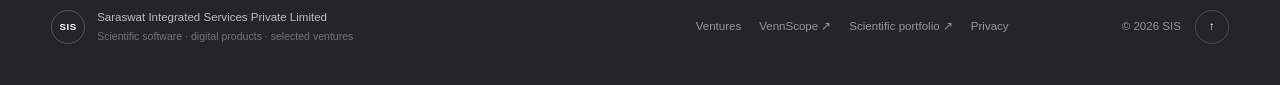
==== commit a0b89549: "Refine SIS architecture and featured venture" ====
--- a/index.html
+++ b/index.html
@@ -1,140 +1,86 @@
 <!DOCTYPE html>
 <html lang="en">
-
 <head>
-
     <meta charset="UTF-8">
-
-    <meta
-        name="viewport"
-        content="width=device-width, initial-scale=1.0"
-    >
-
-    <!-- =========================
-         PRIMARY SEO
-    ========================== -->
-
-    <title>
-        Saraswat Integrated Services Private Limited | Ventures Across Markets & Technology
-    </title>
-
-    <meta
-        name="description"
-        content="Saraswat Integrated Services develops and explores projects across digital platforms, international opportunities, innovation and emerging business concepts."
-    >
-
-    <meta
-        name="author"
-        content="Saraswat Integrated Services Private Limited"
-    >
-
-    <!--
-        KEEP THIS DURING FINAL DEVELOPMENT.
-        CHANGE TO "index, follow" WHEN READY FOR GOOGLE.
-    -->
-
-    <meta
-        name="robots"
-        content="noindex, nofollow"
-    >
-
-    <!-- =========================
-         CANONICAL URL
-    ========================== -->
-
-    <link
-        rel="canonical"
-        href="https://saraswatintegratedservices.com/"
-    >
-
-    <!-- =========================
-         FAVICONS
-    ========================== -->
-
-    <link
-        rel="icon"
-        href="/favicon.ico"
-        sizes="any"
-    >
-
-    <link
-        rel="icon"
-        type="image/svg+xml"
-        href="/favicon.svg"
-    >
-
-    <link
-        rel="icon"
-        type="image/png"
-        sizes="32x32"
-        href="/favicon-32x32.png"
-    >
-
-    <link
-        rel="icon"
-        type="image/png"
-        sizes="16x16"
-        href="/favicon-16x16.png"
-    >
-
-    <link
-        rel="apple-touch-icon"
-        sizes="180x180"
-        href="/apple-touch-icon.png"
-    >
-
-    <link
-        rel="manifest"
-        href="/site.webmanifest"
-    >
-
-    <!-- =========================
-         BROWSER APPEARANCE
-    ========================== -->
-
-    <meta
-        name="theme-color"
-        content="#f3efe7"
-    >
-
-    <!-- =========================
-         STYLESHEET
-    ========================== -->
-
-    <link
-        rel="stylesheet"
-        href="css/style.css?v=10"
-    >
-
+    <meta name="viewport" content="width=device-width, initial-scale=1.0">
+
+    <title>Saraswat Integrated Services | Scientific Software, Digital Products & Ventures</title>
+    <meta name="description" content="Saraswat Integrated Services Private Limited develops selected scientific software, digital products and cross-border projects through focused, iterative development. Explore VennScope and current public work.">
+    <meta name="author" content="Saraswat Integrated Services Private Limited">
+
+    <!-- Keep noindex during the final live-review phase. Remove when SIS is approved for search indexing. -->
+    <meta name="robots" content="noindex, nofollow">
+
+    <link rel="canonical" href="https://saraswatintegratedservices.com/">
+
+    <meta property="og:type" content="website">
+    <meta property="og:site_name" content="Saraswat Integrated Services">
+    <meta property="og:title" content="Saraswat Integrated Services | Scientific Software, Digital Products & Ventures">
+    <meta property="og:description" content="Selected scientific software, digital products and cross-border projects developed through focused, iterative development.">
+    <meta property="og:url" content="https://saraswatintegratedservices.com/">
+    <meta property="og:image" content="https://saraswatintegratedservices.com/assets/images/sis-social-card.png">
+    <meta property="og:image:width" content="1200">
+    <meta property="og:image:height" content="630">
+    <meta property="og:image:alt" content="Saraswat Integrated Services — scientific software, digital products and selected ventures">
+
+    <meta name="twitter:card" content="summary_large_image">
+    <meta name="twitter:title" content="Saraswat Integrated Services | Scientific Software, Digital Products & Ventures">
+    <meta name="twitter:description" content="Selected scientific software, digital products and cross-border projects developed through focused, iterative development.">
+    <meta name="twitter:image" content="https://saraswatintegratedservices.com/assets/images/sis-social-card.png">
+
+    <link rel="icon" href="/favicon.ico" sizes="any">
+    <link rel="icon" type="image/svg+xml" href="/favicon.svg">
+    <link rel="icon" type="image/png" sizes="32x32" href="/favicon-32x32.png">
+    <link rel="icon" type="image/png" sizes="16x16" href="/favicon-16x16.png">
+    <link rel="apple-touch-icon" sizes="180x180" href="/apple-touch-icon.png">
+    <link rel="manifest" href="/site.webmanifest">
+
+    <meta name="theme-color" content="#f3efe7">
+
+    <link rel="stylesheet" href="/css/style.css?v=11">
+
+    <script type="application/ld+json">
+    {
+      "@context": "https://schema.org",
+      "@graph": [
+        {
+          "@type": "Organization",
+          "@id": "https://saraswatintegratedservices.com/#organization",
+          "name": "Saraswat Integrated Services Private Limited",
+          "alternateName": "SIS",
+          "url": "https://saraswatintegratedservices.com/",
+          "logo": "https://saraswatintegratedservices.com/favicon-512x512.png",
+          "description": "An independent venture-development company focused on selected scientific software, digital products and cross-border projects.",
+          "founder": {
+            "@type": "Person",
+            "name": "Ronald Saraswat, PhD",
+            "url": "https://ronald.saraswatintegratedservices.com/"
+          }
+        },
+        {
+          "@type": "WebSite",
+          "@id": "https://saraswatintegratedservices.com/#website",
+          "url": "https://saraswatintegratedservices.com/",
+          "name": "Saraswat Integrated Services",
+          "publisher": {
+            "@id": "https://saraswatintegratedservices.com/#organization"
+          }
+        }
+      ]
+    }
+    </script>
 </head>
 
 <body>
-
-    <a
-        class="skip-link"
-        href="#main-content"
-    >
-        Skip to content
-    </a>
-
-    <!-- =========================
-         NAVIGATION
-    ========================== -->
+    <a class="skip-link" href="#main-content">Skip to content</a>
 
     <header class="site-header">
-
         <div class="nav-container">
-
-            <a
-                class="brand"
-                href="#home"
-                aria-label="Saraswat Integrated Services homepage"
-            >
-                SIS
-            </a>
+            <a class="brand" href="#home" aria-label="Saraswat Integrated Services homepage">SIS</a>
 
             <button
                 class="menu-toggle"
+                type="button"
                 aria-label="Open navigation menu"
                 aria-expanded="false"
                 aria-controls="primary-navigation"
@@ -143,404 +89,266 @@
                 <span></span>
             </button>
 
-            <nav
-                id="primary-navigation"
-                class="site-nav"
-                aria-label="Primary navigation"
-            >
-
-                <a href="#about">
-                    About
-                </a>
-
-                <a href="#focus">
-                    Focus
-                </a>
-
-                <a href="#ventures">
-                    Ventures
-                </a>
-
-                <a href="#founder">
-                    Founder
-                </a>
-
-                <a href="#contact">
-                    Contact
-                </a>
-
+            <nav id="primary-navigation" class="site-nav" aria-label="Primary navigation">
+                <a href="#ventures">Ventures</a>
+                <a href="#about">About</a>
+                <a href="#focus">Areas</a>
+                <a href="#approach">Approach</a>
+                <a href="#founder">Founder</a>
+                <a href="#contact">Contact</a>
             </nav>
-
         </div>
-
     </header>
 
     <main id="main-content">
-
-        <!-- =========================
-             HERO
-        ========================== -->
-
-        <section
-            id="home"
-            class="hero"
-        >
-
+        <section id="home" class="hero">
             <div class="hero-grid">
-
-                <!-- =========================
-                     HERO TEXT
-                ========================== -->
-
                 <div class="hero-content">
-
-                    <p class="eyebrow">
-                        Saraswat Integrated Services
-                    </p>
+                    <p class="eyebrow">Saraswat Integrated Services Private Limited</p>
 
                     <h1>
-                        Ideas across
-                        <span>markets, technology</span>
-                        and borders.
+                        Building practical
+                        <span>digital products</span>
+                        and selected ventures.
                     </h1>
 
                     <p class="hero-statement">
-                        Building and exploring practical ventures across
-                        digital platforms, international opportunities,
-                        entrepreneurship and emerging business concepts.
+                        Focused development across scientific software, digital platforms and cross-border projects — moving from a useful problem to a testable product, then developing what proves valuable.
                     </p>
 
                     <div class="hero-actions">
-
                         <a
                             class="button button-primary"
-                            href="#ventures"
+                            href="https://vennscope.saraswatintegratedservices.com/"
+                            target="_blank"
+                            rel="noopener noreferrer"
                         >
-                            Explore SIS
+                            Explore VennScope
+                            <span aria-hidden="true">↗</span>
                         </a>
 
-                        <a
-                            class="button button-secondary"
-                            href="#contact"
-                        >
-                            Contact
-                        </a>
-
-                    </div>
-
-                </div>
-
-                <!-- =========================
-                     INDIA ↔ EUROPE ARTWORK
-                     DESKTOP + IPAD ONLY
-                ========================== -->
-
-                <figure
-                    class="hero-visual"
-                    aria-hidden="true"
-                >
-
+                        <a class="button button-secondary" href="#approach">How SIS works</a>
+                    </div>
+
+                    <p class="hero-note">
+                        Current public venture: <strong>VennScope</strong> · scientific software · controlled public beta
+                    </p>
+                </div>
+
+                <figure class="hero-visual" aria-hidden="true">
                     <img
                         class="hero-network-image"
-                        src="assets/images/sis-india-europe-network.png"
+                        src="/assets/images/sis-india-europe-network.png"
                         alt=""
+                        width="1536"
+                        height="1024"
+                        fetchpriority="high"
                     >
-
                 </figure>
-
-                <div
-                    class="hero-line"
-                    aria-hidden="true"
-                ></div>
-
-            </div>
-
-        </section>
-
-        <!-- =========================
-             ABOUT
-        ========================== -->
-
-        <section
-            id="about"
-            class="section"
-        >
-
+            </div>
+        </section>
+
+        <section id="ventures" class="section section-tight ventures-section">
+            <div class="section-kicker">Featured venture</div>
+
+            <article class="venture-feature" aria-labelledby="vennscope-venture-title">
+                <div class="venture-copy">
+                    <div class="venture-status">
+                        <span class="status-dot" aria-hidden="true"></span>
+                        Controlled public beta
+                    </div>
+
+                    <p class="venture-category">Scientific software</p>
+
+                    <h2 id="vennscope-venture-title">VennScope</h2>
+
+                    <p class="venture-lede">
+                        Browser-based scientific set analysis for comparing gene, protein and other identifier lists, inspecting intersections and producing clear, publication-oriented visualisations.
+                    </p>
+
+                    <p class="venture-description">
+                        VennScope supports Venn and UpSet representations, exact and inclusive intersections, similarity and overlap statistics, explicit identifier mapping and export workflows designed for research figures and downstream analysis.
+                    </p>
+
+                    <p class="venture-origin">
+                        VennScope is an independently developed scientific software project created by Ronald Saraswat, PhD, and presented through Saraswat Integrated Services Private Limited.
+                    </p>
+
+                    <div class="venture-actions">
+                        <a
+                            class="button button-primary"
+                            href="https://vennscope.saraswatintegratedservices.com/"
+                            target="_blank"
+                            rel="noopener noreferrer"
+                        >
+                            Launch VennScope
+                            <span aria-hidden="true">↗</span>
+                        </a>
+
+                        <a
+                            class="text-link"
+                            href="https://vennscope.saraswatintegratedservices.com/about"
+                            target="_blank"
+                            rel="noopener noreferrer"
+                        >
+                            About the software
+                            <span aria-hidden="true">↗</span>
+                        </a>
+                    </div>
+                </div>
+
+                <div class="venture-capabilities" aria-label="VennScope capabilities">
+                    <div class="capability-item">
+                        <span>01</span>
+                        <div>
+                            <h3>Compare sets</h3>
+                            <p>Analyse multiple identifier lists and inspect observed intersections transparently.</p>
+                        </div>
+                    </div>
+
+                    <div class="capability-item">
+                        <span>02</span>
+                        <div>
+                            <h3>Map identifiers</h3>
+                            <p>Use explicit online or local mapping workflows while preserving original inputs.</p>
+                        </div>
+                    </div>
+
+                    <div class="capability-item">
+                        <span>03</span>
+                        <div>
+                            <h3>Prepare figures</h3>
+                            <p>Create Venn and UpSet outputs with publication-oriented figure and export controls.</p>
+                        </div>
+                    </div>
+                </div>
+            </article>
+
+            <p class="ventures-note">
+                SIS lists projects publicly only when they reach an appropriate stage for use, testing or collaboration.
+            </p>
+        </section>
+
+        <section id="about" class="section">
             <div class="section-grid">
-
                 <div class="section-heading">
-
-                    <h2>
-                        About SIS
-                    </h2>
-
+                    <p class="section-kicker">About</p>
+                    <h2>Focused development, not a catalogue of ideas.</h2>
                 </div>
 
                 <div class="section-content">
-
                     <p class="large-copy">
-                        Saraswat Integrated Services is a platform for
-                        developing practical business ideas that can grow
-                        across disciplines, markets and geographies.
-                    </p>
-
-                    <p>
-                        SIS provides an umbrella for entrepreneurial projects
-                        spanning digital products, international and
-                        cross-border opportunities, commercial concepts
-                        and other emerging ventures.
-                    </p>
-
-                    <p>
-                        The approach is intentionally broad. Rather than being
-                        limited to a single sector, SIS is designed to identify
-                        useful opportunities, test viable concepts and develop
-                        individual projects according to their own needs,
-                        markets and growth potential.
-                    </p>
-
-                    <p>
-                        Projects may begin as independent experiments or
-                        early-stage platforms before developing into more
-                        structured commercial activities.
-                    </p>
-
-                </div>
-
-            </div>
-
-        </section>
-
-        <!-- =========================
-             AREAS OF FOCUS
-        ========================== -->
-
-        <section
-            id="focus"
-            class="section section-dark"
-        >
-
+                        Saraswat Integrated Services Private Limited is an independent venture-development company focused on selected digital products, technology-oriented projects and cross-border opportunities.
+                    </p>
+
+                    <p>
+                        Projects are developed individually according to the problem they address, their intended users, stage of validation and practical value. The aim is to move deliberately from concept to a useful, testable implementation rather than expand the portfolio simply for scale.
+                    </p>
+
+                    <p>
+                        Public information is intentionally selective. Initiatives are introduced when they are ready for meaningful use, testing, collaboration or a clearer commercial path.
+                    </p>
+                </div>
+            </div>
+        </section>
+
+        <section id="focus" class="section-dark">
             <div class="section-header">
-
                 <div>
-
-                    <h2>
-                        Areas of Focus
-                    </h2>
-
+                    <p class="section-kicker section-kicker-light">Areas of development</p>
+                    <h2>Where SIS can build.</h2>
                 </div>
 
                 <p>
-                    A flexible framework for developing projects with
-                    practical commercial, technological or international
-                    potential.
+                    A flexible but disciplined framework for projects with a clear user problem, useful technical or commercial application, and a realistic path to testing.
                 </p>
-
             </div>
 
             <div class="focus-grid">
-
                 <article class="focus-card">
-
-                    <h3>
-                        Digital Platforms
-                    </h3>
-
-                    <p>
-                        Developing accessible online products and platforms
-                        that solve practical problems, connect users or
-                        create new digital marketplaces.
-                    </p>
-
+                    <span class="focus-index">01</span>
+                    <h3>Scientific &amp; Technical Software</h3>
+                    <p>
+                        Lightweight digital tools that support research, analysis, visualisation or other specialist workflows where clarity and usability matter.
+                    </p>
                 </article>
 
                 <article class="focus-card">
-
-                    <h3>
-                        Cross-Border Opportunities
-                    </h3>
-
-                    <p>
-                        Exploring business concepts that connect markets,
-                        communities, products and opportunities across
-                        countries and regions.
-                    </p>
-
+                    <span class="focus-index">02</span>
+                    <h3>Digital Products &amp; Platforms</h3>
+                    <p>
+                        Web-based products designed around concrete user needs, structured information, practical transactions or digital coordination.
+                    </p>
                 </article>
 
                 <article class="focus-card">
-
-                    <h3>
-                        Innovation & Entrepreneurship
-                    </h3>
-
-                    <p>
-                        Turning early ideas into testable concepts through
-                        practical experimentation, prototyping and
-                        iterative development.
-                    </p>
-
+                    <span class="focus-index">03</span>
+                    <h3>Cross-Border Projects</h3>
+                    <p>
+                        Concepts that connect users, information, services or opportunities across countries where international context creates genuine value.
+                    </p>
                 </article>
 
                 <article class="focus-card">
-
-                    <h3>
-                        Emerging Ventures
-                    </h3>
-
-                    <p>
-                        Maintaining room for new projects that may evolve
-                        beyond the company's current activities as new
-                        opportunities are identified.
-                    </p>
-
+                    <span class="focus-index">04</span>
+                    <h3>Emerging Ventures</h3>
+                    <p>
+                        Selected new concepts developed only when there is a sufficiently clear problem, audience and reason to test the idea further.
+                    </p>
                 </article>
-
-            </div>
-
-        </section>
-
-        <!-- =========================
-             VENTURES
-        ========================== -->
-
-        <section
-            id="ventures"
-            class="section ventures-section"
-        >
-
-            <div class="section-header">
-
-                <div>
-
-                    <h2>
-                        Ventures
-                    </h2>
-
-                </div>
-
-                <p>
-                    SIS presents selected projects publicly as they reach
-                    an appropriate stage for testing, use or collaboration.
-                </p>
-
-            </div>
-
-            <article class="venture-feature" aria-labelledby="vennscope-venture-title">
-
-                <div class="venture-status">
-
-                    <span class="status-dot"></span>
-
-                    Controlled public beta
-
-                </div>
-
-                <div class="venture-main">
-
-                    <p class="venture-category">
-                        Scientific software
-                    </p>
-
-                    <h3 id="vennscope-venture-title">
-                        VennScope
-                    </h3>
-
-                    <p class="venture-description">
-                        Browser-based scientific set analysis for comparing identifier sets,
-                        inspecting intersections, mapping identifiers explicitly, exploring
-                        overlap statistics and preparing publication-oriented Venn and UpSet figures.
-                    </p>
-
-                    <p class="venture-origin">
-                        VennScope was independently developed by Ronald Saraswat, PhD and is
-                        presented through Saraswat Integrated Services Private Limited.
-                    </p>
-
-                    <a
-                        class="text-link venture-link"
-                        href="https://vennscope.saraswatintegratedservices.com/"
-                        target="_blank"
-                        rel="noopener noreferrer"
-                        aria-label="Visit VennScope scientific software"
-                    >
-                        Visit VennScope
-                        <span aria-hidden="true">↗</span>
-                    </a>
-
-                </div>
-
-            </article>
-
-            <p class="ventures-note">
-                Additional projects remain in development and will be introduced when appropriate.
-            </p>
-
-        </section>
-
-        <!-- =========================
-             APPROACH
-        ========================== -->
-
-        <section class="approach-section">
-
+            </div>
+        </section>
+
+        <section id="approach" class="approach-section">
             <div class="approach-inner">
-
-                <p class="eyebrow">
-                    How SIS develops ideas
-                </p>
-
-                <h2>
-                    Start practical.
-                    <br>
-                    Test early.
-                    <br>
-                    Build what proves useful.
-                </h2>
-
-                <p>
-                    SIS favours lean development: establish the problem,
-                    create a workable first version, understand real-world
-                    use and expand only where the concept demonstrates value.
-                </p>
-
-            </div>
-
-        </section>
-
-        <!-- =========================
-             FOUNDER
-        ========================== -->
-
-        <section
-            id="founder"
-            class="section"
-        >
-
+                <div class="approach-intro">
+                    <p class="section-kicker">Approach</p>
+                    <h2>From problem to useful product.</h2>
+                    <p>
+                        SIS favours lean, evidence-led development: understand the problem first, build the smallest useful version, learn from real use and invest further only where the concept demonstrates value.
+                    </p>
+                </div>
+
+                <div class="approach-steps" aria-label="SIS development approach">
+                    <article class="approach-step">
+                        <span>01</span>
+                        <h3>Define</h3>
+                        <p>Clarify the problem, intended user and reason the project should exist.</p>
+                    </article>
+
+                    <article class="approach-step">
+                        <span>02</span>
+                        <h3>Build</h3>
+                        <p>Create a focused first version that is useful enough to test honestly.</p>
+                    </article>
+
+                    <article class="approach-step">
+                        <span>03</span>
+                        <h3>Test</h3>
+                        <p>Use evidence, practical feedback and observed limitations to guide refinement.</p>
+                    </article>
+
+                    <article class="approach-step">
+                        <span>04</span>
+                        <h3>Develop selectively</h3>
+                        <p>Expand only when the project demonstrates durable value and a credible next stage.</p>
+                    </article>
+                </div>
+            </div>
+        </section>
+
+        <section id="founder" class="section founder-section">
             <div class="section-grid founder-grid">
-
                 <div class="section-heading">
-
-                    <h2>
-                        Founder
-                    </h2>
-
+                    <p class="section-kicker">Founder</p>
+                    <h2>Ronald Saraswat, PhD</h2>
                 </div>
 
                 <div class="founder-content">
-
-                    <p class="founder-name">
-                        Ronald Saraswat, PhD
-                    </p>
-
-                    <p class="large-copy">
-                        Founder of Saraswat Integrated Services.
-                    </p>
-
-                    <p>
-                        Ronald's background spans scientific research,
-                        international environments, entrepreneurship
-                        and project development.
+                    <p class="large-copy">Founder of Saraswat Integrated Services.</p>
+
+                    <p>
+                        Ronald's background spans biomedical research, international research environments and independent scientific software and project development. SIS provides a separate framework for developing selected ventures alongside, but distinct from, his academic and scientific portfolio.
                     </p>
 
                     <a
@@ -548,387 +356,124 @@
                         href="https://ronald.saraswatintegratedservices.com/"
                         target="_blank"
                         rel="noopener noreferrer"
-                        aria-label="Visit Ronald Saraswat's scientific portfolio"
                     >
-                        Scientific portfolio
-
-                        <span aria-hidden="true">
-                            ↗
-                        </span>
-
+                        View scientific portfolio
+                        <span aria-hidden="true">↗</span>
                     </a>
-
-                </div>
-
-            </div>
-
-        </section>
-
-        <!-- =========================
-             CONTACT
-        ========================== -->
-
-        <section
-            id="contact"
-            class="contact-section"
-        >
-
+                </div>
+            </div>
+        </section>
+
+        <section id="contact" class="contact-section">
             <div class="contact-inner">
-
                 <div class="contact-header">
-
-                    <p class="eyebrow">
-                        Contact
-                    </p>
-
-                    <h2>
-                        Partnerships.
-                        <br>
-                        Projects.
-                        <br>
-                        New opportunities.
-                    </h2>
-
+                    <p class="section-kicker section-kicker-light">Contact</p>
+                    <h2>Discuss a project, collaboration or VennScope.</h2>
                     <p class="contact-intro">
-                        For business enquiries, project collaborations,
-                        commercial opportunities or general questions,
-                        send a message directly through the form below.
-                    </p>
-
+                        For partnerships, software feedback, project discussions or other business enquiries, send a message through the form below.
+                    </p>
                 </div>
 
                 <div class="contact-layout">
-
-                    <!-- =========================
-                         CONTACT FORM
-                    ========================== -->
-
-                    <form
-                        class="contact-form"
-                        action="https://formspree.io/f/mwlevjrv"
-                        method="POST"
-                    >
-
+                    <form class="contact-form" action="https://formspree.io/f/mwlevjrv" method="POST">
                         <div class="form-row">
-
                             <div class="form-field">
-
-                                <label for="name">
-                                    Name
-                                </label>
-
-                                <input
-                                    type="text"
-                                    id="name"
-                                    name="name"
-                                    autocomplete="name"
-                                    required
-                                >
-
+                                <label for="name">Name</label>
+                                <input type="text" id="name" name="name" autocomplete="name" required>
                             </div>
 
                             <div class="form-field">
-
-                                <label for="email">
-                                    Email
-                                </label>
-
-                                <input
-                                    type="email"
-                                    id="email"
-                                    name="email"
-                                    autocomplete="email"
-                                    required
-                                >
-
+                                <label for="email">Email</label>
+                                <input type="email" id="email" name="email" autocomplete="email" required>
                             </div>
-
+                        </div>
+
+                        <div class="form-row">
+                            <div class="form-field">
+                                <label for="organisation">Organisation / Company <span>Optional</span></label>
+                                <input type="text" id="organisation" name="organisation" autocomplete="organization">
+                            </div>
+
+                            <div class="form-field">
+                                <label for="enquiry-type">Enquiry type</label>
+                                <select id="enquiry-type" name="enquiry_type" required>
+                                    <option value="" selected disabled>Select one</option>
+                                    <option value="VennScope / scientific software">VennScope / scientific software</option>
+                                    <option value="Partnership / collaboration">Partnership / collaboration</option>
+                                    <option value="Digital project">Digital project</option>
+                                    <option value="Cross-border opportunity">Cross-border opportunity</option>
+                                    <option value="General business enquiry">General business enquiry</option>
+                                </select>
+                            </div>
                         </div>
 
                         <div class="form-field">
-
-                            <label for="organisation">
-                                Organisation / Company
-
-                                <span>
-                                    Optional
-                                </span>
-                            </label>
-
-                            <input
-                                type="text"
-                                id="organisation"
-                                name="organisation"
-                                autocomplete="organization"
-                            >
-
+                            <label for="subject">Subject</label>
+                            <input type="text" id="subject" name="subject" required>
                         </div>
 
                         <div class="form-field">
-
-                            <label for="subject">
-                                Subject
-                            </label>
-
-                            <input
-                                type="text"
-                                id="subject"
-                                name="subject"
-                                required
-                            >
-
-                        </div>
-
-                        <div class="form-field">
-
-                            <label for="message">
-                                Message
-                            </label>
-
-                            <textarea
-                                id="message"
-                                name="message"
-                                rows="7"
-                                required
-                            ></textarea>
-
-                        </div>
-
-                        <!-- Spam protection -->
-
-                        <div
-                            class="form-honeypot"
-                            aria-hidden="true"
-                        >
-
-                            <label for="website">
-                                Leave this field empty
-                            </label>
-
-                            <input
-                                type="text"
-                                id="website"
-                                name="_gotcha"
-                                tabindex="-1"
-                                autocomplete="off"
-                            >
-
-                        </div>
-
-                        <button
-                            class="form-submit"
-                            type="submit"
-                        >
+                            <label for="message">Message</label>
+                            <textarea id="message" name="message" rows="7" required></textarea>
+                        </div>
+
+                        <div class="form-honeypot" aria-hidden="true">
+                            <label for="website">Leave this field empty</label>
+                            <input type="text" id="website" name="_gotcha" tabindex="-1" autocomplete="off">
+                        </div>
+
+                        <button class="form-submit" type="submit">
                             Send message
-
-                            <span aria-hidden="true">
-                                →
-                            </span>
-
+                            <span aria-hidden="true">→</span>
                         </button>
 
-                        <div
-                            class="form-status"
-                            role="status"
-                            aria-live="polite"
-                        ></div>
-
+                        <div class="form-status" role="status" aria-live="polite"></div>
+
+                        <p class="form-privacy">
+                            Please do not submit confidential or sensitive information. Contact-form messages are transmitted through Formspree for delivery. <a href="/privacy/">Privacy</a>
+                        </p>
                     </form>
 
-                    <!-- =========================
-                         CONTACT SIDE INFORMATION
-                    ========================== -->
-
                     <aside class="contact-side">
-
-                        <p class="contact-side-label">
-                            Saraswat Integrated Services
+                        <p class="contact-side-label">Saraswat Integrated Services</p>
+
+                        <p>
+                            Public information on this website is limited to initiatives that are ready for external use, testing or discussion.
                         </p>
 
-                        <p>
-                            A venture platform exploring selected
-                            opportunities across digital, international
-                            and entrepreneurial spaces.
-                        </p>
-
-                        <p>
-                            SIS develops projects selectively and introduces
-                            further information as individual initiatives
-                            reach the appropriate stage.
-                        </p>
-
-                        <p class="contact-side-note">
-                            For business enquiries, collaborations and
-                            project discussions, use the contact form.
-                        </p>
-
+                        <div class="contact-side-links">
+                            <a href="https://vennscope.saraswatintegratedservices.com/" target="_blank" rel="noopener noreferrer">VennScope ↗</a>
+                            <a href="https://ronald.saraswatintegratedservices.com/" target="_blank" rel="noopener noreferrer">Scientific portfolio ↗</a>
+                            <a href="/privacy/">Privacy</a>
+                        </div>
                     </aside>
-
-                </div>
-
-            </div>
-
-        </section>
-
+                </div>
+            </div>
+        </section>
     </main>
 
-    <!-- =========================
-         FOOTER
-    ========================== -->
-
     <footer class="site-footer">
-
         <div class="footer-brand">
-
-            <strong>
-                SIS
-            </strong>
-
-            <span>
-                Saraswat Integrated Services Private Limited
-            </span>
-
+            <strong>SIS</strong>
+            <div>
+                <span>Saraswat Integrated Services Private Limited</span>
+                <small>Scientific software · digital products · selected ventures</small>
+            </div>
         </div>
 
-        <p>
-            Ventures across markets, technology and borders.
-        </p>
-
-        <a
-            href="#home"
-            aria-label="Back to top"
-        >
-            ↑
-        </a>
-
+        <nav class="footer-links" aria-label="Footer navigation">
+            <a href="#ventures">Ventures</a>
+            <a href="https://vennscope.saraswatintegratedservices.com/" target="_blank" rel="noopener noreferrer">VennScope ↗</a>
+            <a href="https://ronald.saraswatintegratedservices.com/" target="_blank" rel="noopener noreferrer">Scientific portfolio ↗</a>
+            <a href="/privacy/">Privacy</a>
+        </nav>
+
+        <div class="footer-meta">
+            <span>© <span data-current-year>2026</span> SIS</span>
+            <a href="#home" aria-label="Back to top">↑</a>
+        </div>
     </footer>
 
-    <!-- =========================
-         NAVIGATION JAVASCRIPT
-    ========================== -->
-
-    <script src="js/main.js"></script>
-
-    <!-- =========================
-         CONTACT FORM
-         ASYNCHRONOUS FORMSPREE SUBMISSION
-    ========================== -->
-
-    <script>
-
-        const contactForm =
-            document.querySelector(".contact-form");
-
-        const formStatus =
-            document.querySelector(".form-status");
-
-
-        if (contactForm && formStatus) {
-
-            contactForm.addEventListener(
-                "submit",
-                async (event) => {
-
-                    event.preventDefault();
-
-
-                    const submitButton =
-                        contactForm.querySelector(
-                            ".form-submit"
-                        );
-
-
-                    const originalButtonHTML =
-                        submitButton.innerHTML;
-
-
-                    submitButton.disabled = true;
-
-                    submitButton.textContent =
-                        "Sending...";
-
-
-                    formStatus.textContent = "";
-
-                    formStatus.classList.remove(
-                        "success",
-                        "error"
-                    );
-
-
-                    try {
-
-                        const formData =
-                            new FormData(contactForm);
-
-
-                        const response =
-                            await fetch(
-                                contactForm.action,
-                                {
-                                    method: "POST",
-                                    body: formData,
-                                    headers: {
-                                        "Accept":
-                                            "application/json"
-                                    }
-                                }
-                            );
-
-
-                        if (response.ok) {
-
-                            contactForm.reset();
-
-                            formStatus.textContent =
-                                "Thank you. Your message has been sent successfully.";
-
-                            formStatus.classList.add(
-                                "success"
-                            );
-
-                        }
-
-                        else {
-
-                            formStatus.textContent =
-                                "Your message could not be sent. Please try again.";
-
-                            formStatus.classList.add(
-                                "error"
-                            );
-
-                        }
-
-                    }
-
-                    catch (error) {
-
-                        formStatus.textContent =
-                            "Your message could not be sent. Please check your connection and try again.";
-
-                        formStatus.classList.add(
-                            "error"
-                        );
-
-                    }
-
-                    finally {
-
-                        submitButton.disabled = false;
-
-                        submitButton.innerHTML =
-                            originalButtonHTML;
-
-                    }
-
-                }
-            );
-
-        }
-
-    </script>
-
+    <script src="/js/main.js?v=11" defer></script>
 </body>
-
 </html>
--- a/css/style.css
+++ b/css/style.css
@@ -1,48 +1,28 @@
 /* =========================================================
    SARASWAT INTEGRATED SERVICES
-   COMPLETE CLEAN STYLESHEET
+   CONSOLIDATED DESIGN PASS v11
 ========================================================= */
-
-
-/* =========================
-   DESIGN SYSTEM
-========================= */
 
 :root {
     --background: #f3efe7;
     --surface: #faf8f3;
     --surface-deep: #e9e1d4;
-
     --text-primary: #17191d;
     --text-secondary: #626268;
-
     --accent: #94663f;
     --accent-dark: #694326;
     --accent-soft: #ded0be;
-
     --dark: #17191d;
     --dark-soft: #22252a;
-
     --contact-accent: #d7b894;
     --contact-accent-light: #e5cbae;
-
     --border: rgba(23, 25, 29, 0.14);
-
-    --content-width: 1240px;
-
+    --content-width: 1180px;
     --radius-small: 10px;
-    --radius-medium: 20px;
-    --radius-large: 32px;
-
-    --shadow:
-        0 25px 65px
-        rgba(35, 27, 18, 0.08);
-}
-
-
-/* =========================
-   RESET
-========================= */
+    --radius-medium: 18px;
+    --radius-large: 28px;
+    --shadow: 0 20px 52px rgba(35, 27, 18, 0.08);
+}
 
 * {
     box-sizing: border-box;
@@ -55,20 +35,10 @@
 body {
     margin: 0;
     overflow-x: hidden;
-
-    font-family:
-        -apple-system,
-        BlinkMacSystemFont,
-        "Segoe UI",
-        Helvetica,
-        Arial,
-        sans-serif;
-
+    font-family: -apple-system, BlinkMacSystemFont, "Segoe UI", Helvetica, Arial, sans-serif;
     background: var(--background);
     color: var(--text-primary);
-
     line-height: 1.6;
-
     -webkit-font-smoothing: antialiased;
     text-rendering: optimizeLegibility;
 }
@@ -84,7 +54,8 @@
 
 button,
 input,
-textarea {
+textarea,
+select {
     font: inherit;
 }
 
@@ -98,205 +69,218 @@
 }
 
 section {
-    scroll-margin-top: 90px;
-}
-
-
-/* =========================
-   ACCESSIBILITY
-========================= */
+    scroll-margin-top: 76px;
+}
 
 a:focus-visible,
 button:focus-visible,
 input:focus-visible,
-textarea:focus-visible {
+textarea:focus-visible,
+select:focus-visible {
     outline: 2px solid var(--accent);
     outline-offset: 4px;
 }
 
-
-/* =========================
-   SKIP LINK
-========================= */
-
 .skip-link {
     position: fixed;
-
     top: -100px;
     left: 20px;
-
     z-index: 9999;
-
-    padding: 12px 18px;
-
+    padding: 10px 16px;
     border-radius: 8px;
-
     background: var(--dark);
-    color: #ffffff;
+    color: #fff;
 }
 
 .skip-link:focus {
-    top: 20px;
-}
-
-
-/* =========================
-   NAVIGATION
-========================= */
+    top: 18px;
+}
+
+/* =========================================================
+   HEADER / NAVIGATION
+========================================================= */
 
 .site-header {
     position: sticky;
     top: 0;
-
     z-index: 1000;
-
-    border-bottom:
-        1px solid
-        rgba(23, 25, 29, 0.08);
-
-    background:
-        rgba(243, 239, 231, 0.91);
-
+    border-bottom: 1px solid rgba(23, 25, 29, 0.08);
+    background: rgba(243, 239, 231, 0.93);
     backdrop-filter: blur(18px);
     -webkit-backdrop-filter: blur(18px);
 }
 
 .nav-container {
     width: min(92%, var(--content-width));
-    height: 78px;
-
+    height: 70px;
     margin: 0 auto;
-
     display: flex;
     align-items: center;
     justify-content: space-between;
-
-    gap: 35px;
+    gap: 28px;
 }
 
 .brand {
-    width: 50px;
-    height: 50px;
-
+    width: 44px;
+    height: 44px;
     flex: 0 0 auto;
-
     display: grid;
     place-items: center;
-
     border-radius: 50%;
-
     background: var(--dark);
-    color: #ffffff;
-
-    font-size: 0.72rem;
-    font-weight: 750;
+    color: #fff;
+    font-size: 0.66rem;
+    font-weight: 800;
     letter-spacing: 0.08em;
-
-    transition:
-        background 180ms ease,
-        transform 180ms ease;
+    transition: background 180ms ease, transform 180ms ease;
 }
 
 .brand:hover {
     background: var(--accent);
-
     transform: translateY(-1px);
 }
 
-.site-nav {
+.site-nav,
+.utility-nav {
     display: flex;
     align-items: center;
-
-    gap:
-        clamp(22px, 3vw, 42px);
-
+    gap: clamp(18px, 2.5vw, 34px);
     color: var(--text-secondary);
-
-    font-size: 0.82rem;
-    font-weight: 600;
-}
-
-.site-nav a {
+    font-size: 0.8rem;
+    font-weight: 650;
+}
+
+.site-nav a,
+.utility-nav a {
     position: relative;
-
     white-space: nowrap;
-
     transition: color 180ms ease;
 }
 
-.site-nav a:hover {
+.site-nav a:hover,
+.utility-nav a:hover {
     color: var(--text-primary);
 }
 
-.site-nav a::after {
+.site-nav a::after,
+.utility-nav a::after {
     content: "";
-
     position: absolute;
-
     left: 0;
-    bottom: -7px;
-
+    bottom: -6px;
     width: 100%;
     height: 1px;
-
     background: var(--accent);
-
     transform: scaleX(0);
     transform-origin: right;
-
     transition: transform 180ms ease;
 }
 
-.site-nav a:hover::after {
+.site-nav a:hover::after,
+.utility-nav a:hover::after {
     transform: scaleX(1);
     transform-origin: left;
 }
 
 .menu-toggle {
     display: none;
-
-    width: 46px;
-    height: 46px;
-
+    width: 44px;
+    height: 44px;
     padding: 0;
-
     border: 0;
-
     background: transparent;
-
     cursor: pointer;
 }
 
 .menu-toggle span {
     display: block;
-
-    width: 22px;
+    width: 21px;
     height: 1.5px;
-
     margin: 6px auto;
-
     background: var(--text-primary);
-
     transition: transform 180ms ease;
 }
 
-
-/* =========================
-   SHARED EYEBROW
-========================= */
-
-.eyebrow {
-    margin-bottom: 28px;
-
+/* =========================================================
+   SHARED TYPE / LAYOUT
+========================================================= */
+
+.eyebrow,
+.section-kicker {
+    margin: 0 0 16px;
     color: var(--accent);
-
-    font-size: 0.75rem;
-    font-weight: 750;
-    letter-spacing: 0.17em;
-
+    font-size: 0.7rem;
+    font-weight: 800;
+    letter-spacing: 0.15em;
     text-transform: uppercase;
 }
 
+.section-kicker-light {
+    color: var(--contact-accent);
+}
+
+.section {
+    width: min(92%, var(--content-width));
+    margin: 0 auto;
+    padding: 88px 0;
+}
+
+.section-tight {
+    padding-top: 72px;
+    padding-bottom: 80px;
+}
+
+.section-grid {
+    display: grid;
+    grid-template-columns: minmax(250px, 0.82fr) minmax(0, 1.18fr);
+    gap: clamp(48px, 8vw, 110px);
+    align-items: start;
+}
+
+.section-heading h2,
+.section-header h2 {
+    margin: 0;
+    font-size: clamp(2.3rem, 4.2vw, 4.15rem);
+    font-weight: 570;
+    letter-spacing: -0.045em;
+    line-height: 1.02;
+}
+
+.section-content,
+.founder-content {
+    max-width: 710px;
+}
+
+.section-content > p,
+.founder-content > p:not(.large-copy) {
+    color: var(--text-secondary);
+    font-size: 0.98rem;
+    line-height: 1.78;
+}
+
+.large-copy {
+    margin-bottom: 26px !important;
+    color: var(--text-primary) !important;
+    font-size: clamp(1.35rem, 2.15vw, 1.92rem) !important;
+    line-height: 1.42 !important;
+    letter-spacing: -0.025em;
+}
+
+.section-header {
+    display: flex;
+    align-items: flex-end;
+    justify-content: space-between;
+    gap: 56px;
+    margin-bottom: 48px;
+}
+
+.section-header > p {
+    max-width: 410px;
+    margin: 0;
+    color: var(--text-secondary);
+    font-size: 0.9rem;
+    line-height: 1.7;
+}
 
 /* =========================================================
    HERO
@@ -304,202 +288,98 @@
 
 .hero {
     width: min(92%, var(--content-width));
-
-    min-height:
-        calc(100svh - 78px);
-
     margin: 0 auto;
-
-    padding:
-        clamp(80px, 8vw, 115px)
-        0
-        clamp(85px, 8vw, 110px);
-
-    display: flex;
+    padding: clamp(58px, 6.5vw, 88px) 0 clamp(64px, 6.5vw, 92px);
+}
+
+.hero-grid {
+    display: grid;
+    grid-template-columns: minmax(0, 1.08fr) minmax(340px, 0.92fr);
     align-items: center;
-}
-
-.hero-grid {
-    width: 100%;
-
-    display: grid;
-
-    grid-template-columns:
-        minmax(0, 1.14fr)
-        minmax(360px, 0.86fr);
-
-    align-items: center;
-
-    gap:
-        clamp(35px, 4vw, 58px);
+    gap: clamp(32px, 4vw, 54px);
 }
 
 .hero-content {
     min-width: 0;
-
     position: relative;
-
     z-index: 2;
 }
 
-
-/* =========================
-   HERO COMPANY IDENTITY
-========================= */
-
 .hero .eyebrow {
-    margin-bottom: 30px;
-
-    color: var(--accent);
-
-    font-size: 1.6rem;
-    font-weight: 800;
-
-    letter-spacing: 0.085em;
-    line-height: 1.2;
-
-    text-transform: uppercase;
-}
-
-
-/* =========================
-   HERO HEADLINE
-========================= */
+    margin-bottom: 20px;
+    font-size: 0.78rem;
+}
 
 .hero h1 {
-    max-width: 760px;
-
-    margin:
-        0
-        0
-        36px;
-
-    font-size:
-        clamp(3.8rem, 5.7vw, 6.6rem);
-
+    max-width: 720px;
+    margin: 0 0 26px;
+    font-size: clamp(3.2rem, 5.25vw, 5.5rem);
     font-weight: 560;
-
-    letter-spacing: -0.062em;
-    line-height: 0.92;
+    letter-spacing: -0.058em;
+    line-height: 0.96;
 }
 
 .hero h1 span {
     color: var(--accent);
 }
 
-
-/* =========================
-   HERO SUPPORTING TEXT
-========================= */
-
 .hero-statement {
-    max-width: 650px;
-
-    margin-bottom: 38px;
-
+    max-width: 660px;
+    margin-bottom: 28px;
     color: var(--text-secondary);
-
-    font-size:
-        clamp(1.18rem, 1.8vw, 1.55rem);
-
-    line-height: 1.5;
-    letter-spacing: -0.02em;
+    font-size: clamp(1rem, 1.35vw, 1.18rem);
+    line-height: 1.62;
+    letter-spacing: -0.012em;
 }
 
 .hero-actions {
     display: flex;
     flex-wrap: wrap;
-
-    gap: 12px;
-}
-
-
-/* =========================
-   HERO ARTWORK
-========================= */
+    gap: 11px;
+}
+
+.hero-note {
+    margin: 22px 0 0;
+    color: var(--text-secondary);
+    font-size: 0.78rem;
+    line-height: 1.55;
+}
+
+.hero-note strong {
+    color: var(--text-primary);
+}
 
 .hero-visual {
     width: 100%;
-    min-width: 0;
-
     margin: 0;
-
-    display: flex;
-    align-items: center;
-    justify-content: flex-end;
-
-    justify-self: end;
 }
 
 .hero-network-image {
-    display: block;
-
     width: 100%;
-    max-width: 520px;
-
+    max-width: 500px;
     height: auto;
-
     margin-left: auto;
-
     object-fit: contain;
-
+    border-radius: 16px;
     opacity: 0.94;
-
-    border-radius: 18px;
-
-    box-shadow: none;
-
-    filter:
-        saturate(0.90)
-        contrast(0.98);
-}
-
-
-/* Line across whole hero */
-
-.hero-line {
-    grid-column: 1 / -1;
-
-    width: 100%;
-    height: 1px;
-
-    margin-top: 25px;
-
-    background:
-        linear-gradient(
-            to right,
-            var(--accent),
-            rgba(148, 102, 63, 0.15),
-            transparent
-        );
-}
-
+    filter: saturate(0.88) contrast(0.98);
+}
 
 /* =========================================================
-   BUTTONS
+   BUTTONS / LINKS
 ========================================================= */
 
 .button {
     display: inline-flex;
     align-items: center;
     justify-content: center;
-
-    min-height: 50px;
-
-    padding:
-        0
-        23px;
-
+    gap: 8px;
+    min-height: 46px;
+    padding: 0 20px;
     border-radius: 50px;
-
-    font-size: 0.86rem;
-    font-weight: 700;
-
-    transition:
-        transform 180ms ease,
-        background 180ms ease,
-        color 180ms ease,
-        border-color 180ms ease;
+    font-size: 0.82rem;
+    font-weight: 750;
+    transition: transform 180ms ease, background 180ms ease, color 180ms ease, border-color 180ms ease;
 }
 
 .button:hover {
@@ -508,7 +388,7 @@
 
 .button-primary {
     background: var(--dark);
-    color: #ffffff;
+    color: #fff;
 }
 
 .button-primary:hover {
@@ -516,365 +396,220 @@
 }
 
 .button-secondary {
-    border:
-        1px solid
-        var(--border);
-
-    background:
-        rgba(255, 255, 255, 0.35);
-
+    border: 1px solid var(--border);
+    background: rgba(255, 255, 255, 0.35);
     color: var(--text-primary);
 }
 
 .button-secondary:hover {
     border-color: var(--accent);
-
-    background:
-        rgba(255, 255, 255, 0.65);
-}
-
+    background: rgba(255, 255, 255, 0.68);
+}
+
+.text-link {
+    display: inline-flex;
+    align-items: center;
+    gap: 8px;
+    color: var(--accent-dark);
+    font-size: 0.84rem;
+    font-weight: 750;
+    transition: gap 180ms ease, color 180ms ease;
+}
+
+.text-link:hover {
+    gap: 12px;
+    color: var(--accent);
+}
 
 /* =========================================================
-   GENERAL SECTIONS
+   FEATURED VENTURE
 ========================================================= */
 
-.section {
-    width: min(92%, var(--content-width));
-
-    margin: 0 auto;
-
-    padding:
-        135px
-        0;
-}
-
-.section-grid {
-    display: grid;
-
-    grid-template-columns:
-        minmax(250px, 0.65fr)
-        minmax(0, 1.35fr);
-
-    gap:
-        clamp(55px, 10vw, 150px);
-}
-
-.section-heading h2,
-.section-header h2 {
+.venture-feature {
+    display: grid;
+    grid-template-columns: minmax(0, 1.35fr) minmax(300px, 0.65fr);
+    gap: 0;
+    overflow: hidden;
+    border: 1px solid var(--border);
+    border-radius: var(--radius-large);
+    background: var(--surface);
+    box-shadow: var(--shadow);
+}
+
+.venture-copy {
+    padding: clamp(34px, 5vw, 58px);
+}
+
+.venture-status {
+    display: inline-flex;
+    align-items: center;
+    gap: 8px;
+    margin-bottom: 24px;
+    color: var(--accent-dark);
+    font-size: 0.68rem;
+    font-weight: 800;
+    letter-spacing: 0.09em;
+    text-transform: uppercase;
+}
+
+.status-dot {
+    width: 7px;
+    height: 7px;
+    border-radius: 50%;
+    background: var(--accent);
+}
+
+.venture-category {
+    margin: 0 0 10px;
+    color: var(--accent);
+    font-size: 0.7rem;
+    font-weight: 800;
+    letter-spacing: 0.13em;
+    text-transform: uppercase;
+}
+
+.venture-copy h2 {
+    margin: 0 0 20px;
+    font-size: clamp(3rem, 5.2vw, 5.7rem);
+    font-weight: 560;
+    letter-spacing: -0.055em;
+    line-height: 0.95;
+}
+
+.venture-lede {
+    max-width: 700px;
+    margin-bottom: 18px;
+    color: var(--text-primary);
+    font-size: clamp(1.2rem, 1.85vw, 1.55rem);
+    line-height: 1.46;
+    letter-spacing: -0.025em;
+}
+
+.venture-description,
+.venture-origin {
+    max-width: 690px;
+    color: var(--text-secondary);
+    font-size: 0.94rem;
+    line-height: 1.74;
+}
+
+.venture-description {
+    margin-bottom: 16px;
+}
+
+.venture-origin {
+    margin-bottom: 0;
+}
+
+.venture-actions {
+    display: flex;
+    flex-wrap: wrap;
+    align-items: center;
+    gap: 18px;
+    margin-top: 28px;
+}
+
+.venture-capabilities {
+    display: grid;
+    align-content: center;
+    border-left: 1px solid var(--border);
+    background: rgba(233, 225, 212, 0.58);
+}
+
+.capability-item {
+    display: grid;
+    grid-template-columns: 34px minmax(0, 1fr);
+    gap: 14px;
+    padding: 28px 30px;
+    border-bottom: 1px solid var(--border);
+}
+
+.capability-item:last-child {
+    border-bottom: 0;
+}
+
+.capability-item > span {
+    color: var(--accent);
+    font-size: 0.67rem;
+    font-weight: 800;
+    letter-spacing: 0.12em;
+}
+
+.capability-item h3 {
+    margin: 0 0 6px;
+    font-size: 1.02rem;
+    font-weight: 700;
+    letter-spacing: -0.015em;
+}
+
+.capability-item p {
     margin: 0;
-
-    font-size:
-        clamp(2.8rem, 5vw, 5.5rem);
-
-    font-weight: 560;
-
-    letter-spacing: -0.055em;
-    line-height: 0.96;
-}
-
-.section-content {
-    max-width: 760px;
-}
-
-.section-content > p {
     color: var(--text-secondary);
-
-    font-size: 1.02rem;
-    line-height: 1.85;
-}
-
-.large-copy {
-    margin-bottom:
-        38px !important;
-
-    color:
-        var(--text-primary) !important;
-
-    font-size:
-        clamp(
-            1.75rem,
-            3vw,
-            2.7rem
-        ) !important;
-
-    line-height:
-        1.35 !important;
-
-    letter-spacing: -0.035em;
-}
-
-.section-header {
-    display: flex;
-    align-items: flex-end;
-    justify-content: space-between;
-
-    gap: 60px;
-
-    margin-bottom: 75px;
-}
-
-.section-header > p {
-    max-width: 430px;
-
-    margin: 0;
-
+    font-size: 0.82rem;
+    line-height: 1.62;
+}
+
+.ventures-note {
+    max-width: 700px;
+    margin: 20px 0 0;
     color: var(--text-secondary);
-
-    font-size: 0.94rem;
-    line-height: 1.7;
-}
-
+    font-size: 0.8rem;
+    line-height: 1.6;
+}
 
 /* =========================================================
-   AREAS OF FOCUS
+   AREAS OF DEVELOPMENT
 ========================================================= */
 
 .section-dark {
     width: 100%;
-    max-width: none;
-
-    padding:
-        135px
-        max(
-            4%,
-            calc(
-                (100vw - var(--content-width))
-                / 2
-            )
-        );
-
+    padding: 92px max(4%, calc((100vw - var(--content-width)) / 2));
     background: var(--dark);
-
-    color: #ffffff;
+    color: #fff;
 }
 
 .section-dark .section-header > p {
-    color:
-        rgba(
-            255,
-            255,
-            255,
-            0.54
-        );
+    color: rgba(255, 255, 255, 0.55);
 }
 
 .focus-grid {
     display: grid;
-
-    grid-template-columns:
-        repeat(
-            2,
-            minmax(0, 1fr)
-        );
-
-    border-top:
-        1px solid
-        rgba(
-            255,
-            255,
-            255,
-            0.16
-        );
+    grid-template-columns: repeat(4, minmax(0, 1fr));
+    border-top: 1px solid rgba(255, 255, 255, 0.16);
 }
 
 .focus-card {
-    min-height: 300px;
-
-    padding: 42px;
-
-    border-bottom:
-        1px solid
-        rgba(
-            255,
-            255,
-            255,
-            0.14
-        );
-
-    border-right:
-        1px solid
-        rgba(
-            255,
-            255,
-            255,
-            0.14
-        );
-}
-
-.focus-card:nth-child(2n) {
+    min-height: 270px;
+    padding: 28px 24px 26px;
+    border-right: 1px solid rgba(255, 255, 255, 0.13);
+    border-bottom: 1px solid rgba(255, 255, 255, 0.13);
+}
+
+.focus-card:last-child {
     border-right: 0;
 }
 
+.focus-index {
+    color: var(--contact-accent);
+    font-size: 0.65rem;
+    font-weight: 800;
+    letter-spacing: 0.12em;
+}
+
 .focus-card h3 {
-    max-width: 430px;
-
-    margin:
-        35px
-        0
-        22px;
-
-    font-size:
-        clamp(
-            1.7rem,
-            3vw,
-            2.8rem
-        );
-
-    font-weight: 540;
-
-    letter-spacing: -0.035em;
+    margin: 38px 0 16px;
+    font-size: clamp(1.35rem, 2.1vw, 2rem);
+    font-weight: 560;
+    letter-spacing: -0.03em;
     line-height: 1.1;
 }
 
 .focus-card p {
-    max-width: 490px;
-
-    margin-bottom: 0;
-
-    color:
-        rgba(
-            255,
-            255,
-            255,
-            0.58
-        );
-
-    font-size: 0.92rem;
-    line-height: 1.75;
-}
-
-
-/* =========================================================
-   VENTURES
-========================================================= */
-
-.ventures-section {
-    padding-bottom: 150px;
-}
-
-.venture-feature {
-    overflow: hidden;
-
-    border:
-        1px solid
-        var(--border);
-
-    border-radius:
-        var(--radius-medium);
-
-    background: var(--surface);
-
-    box-shadow: var(--shadow);
-}
-
-.venture-status {
-    display: flex;
-    align-items: center;
-
-    gap: 9px;
-
-    padding:
-        16px
-        24px;
-
-    border-bottom:
-        1px solid
-        var(--border);
-
-    color: var(--accent-dark);
-
-    font-size: 0.72rem;
-    font-weight: 750;
-
-    letter-spacing: 0.08em;
-
-    text-transform: uppercase;
-}
-
-.status-dot {
-    width: 8px;
-    height: 8px;
-
-    border-radius: 50%;
-
-    background: var(--accent);
-}
-
-.venture-main {
-    padding:
-        clamp(
-            40px,
-            7vw,
-            85px
-        );
-}
-
-.venture-category {
-    margin-bottom: 18px;
-
-    color: var(--accent);
-
-    font-size: 0.72rem;
-    font-weight: 750;
-
-    letter-spacing: 0.13em;
-
-    text-transform: uppercase;
-}
-
-.venture-main h3 {
-    max-width: 850px;
-
-    margin:
-        0
-        0
-        28px;
-
-    font-size:
-        clamp(
-            2.7rem,
-            6vw,
-            6.3rem
-        );
-
-    font-weight: 550;
-
-    letter-spacing: -0.055em;
-    line-height: 0.95;
-}
-
-.venture-description,
-.venture-origin {
-    max-width: 680px;
-
-    color: var(--text-secondary);
-
-    font-size: 1rem;
-    line-height: 1.8;
-}
-
-.venture-description {
-    margin: 0 0 18px;
-}
-
-.venture-origin {
     margin: 0;
-}
-
-.venture-link {
-    margin-top: 28px;
-}
-
-.ventures-note {
-    max-width: 650px;
-    margin: 24px 0 0;
-
-    color: var(--text-secondary);
-
-    font-size: 0.9rem;
-    line-height: 1.7;
-}
-
+    color: rgba(255, 255, 255, 0.58);
+    font-size: 0.84rem;
+    line-height: 1.68;
+}
 
 /* =========================================================
    APPROACH
@@ -882,116 +617,98 @@
 
 .approach-section {
     width: 100%;
-
-    padding:
-        150px
-        max(
-            4%,
-            calc(
-                (100vw - var(--content-width))
-                / 2
-            )
-        );
-
+    padding: 92px max(4%, calc((100vw - var(--content-width)) / 2));
     background: var(--accent-soft);
 }
 
 .approach-inner {
-    max-width: 980px;
-}
-
-.approach-inner h2 {
-    margin:
-        0
-        0
-        45px;
-
-    font-size:
-        clamp(
-            3.2rem,
-            7vw,
-            7.2rem
-        );
-
-    font-weight: 540;
-
-    letter-spacing: -0.06em;
-    line-height: 0.95;
-}
-
-.approach-inner > p:last-child {
-    max-width: 650px;
-
-    margin-bottom: 0;
-
+    width: min(100%, var(--content-width));
+    margin: 0 auto;
+}
+
+.approach-intro {
+    display: grid;
+    grid-template-columns: minmax(260px, 0.95fr) minmax(0, 1.05fr);
+    column-gap: clamp(44px, 7vw, 90px);
+    align-items: end;
+    margin-bottom: 50px;
+}
+
+.approach-intro .section-kicker {
+    grid-column: 1 / -1;
+}
+
+.approach-intro h2 {
+    margin: 0;
+    font-size: clamp(2.6rem, 4.8vw, 4.8rem);
+    font-weight: 560;
+    letter-spacing: -0.05em;
+    line-height: 1;
+}
+
+.approach-intro > p:last-child {
+    margin: 0;
     color: var(--text-secondary);
-
-    font-size: 1rem;
-    line-height: 1.8;
-}
-
+    font-size: 0.94rem;
+    line-height: 1.72;
+}
+
+.approach-steps {
+    display: grid;
+    grid-template-columns: repeat(4, minmax(0, 1fr));
+    border-top: 1px solid rgba(23, 25, 29, 0.16);
+}
+
+.approach-step {
+    padding: 24px 22px 12px 0;
+    border-right: 1px solid rgba(23, 25, 29, 0.14);
+}
+
+.approach-step + .approach-step {
+    padding-left: 22px;
+}
+
+.approach-step:last-child {
+    border-right: 0;
+}
+
+.approach-step > span {
+    color: var(--accent-dark);
+    font-size: 0.66rem;
+    font-weight: 800;
+    letter-spacing: 0.12em;
+}
+
+.approach-step h3 {
+    margin: 24px 0 10px;
+    font-size: 1.2rem;
+    font-weight: 700;
+    letter-spacing: -0.02em;
+}
+
+.approach-step p {
+    margin: 0;
+    color: var(--text-secondary);
+    font-size: 0.82rem;
+    line-height: 1.62;
+}
 
 /* =========================================================
    FOUNDER
 ========================================================= */
 
+.founder-section {
+    padding-top: 82px;
+    padding-bottom: 82px;
+}
+
 .founder-grid {
     align-items: start;
 }
 
-.founder-content {
-    max-width: 760px;
-}
-
-.founder-name {
-    margin-bottom: 22px;
-
-    color: var(--accent);
-
-    font-size: 1.5rem;
-    font-weight: 800;
-
-    letter-spacing: 0.04em;
-    line-height: 1.25;
-
-    text-transform: none;
-}
-
-.founder-content > p:not(
-    .large-copy
-):not(
-    .founder-name
-) {
-    color: var(--text-secondary);
-
-    font-size: 1.02rem;
-    line-height: 1.85;
-}
-
-.text-link {
-    display: inline-flex;
-    align-items: center;
-
-    gap: 9px;
-
-    margin-top: 18px;
-
-    color: var(--accent-dark);
-
-    font-size: 0.88rem;
-    font-weight: 750;
-
-    transition:
-        gap 180ms ease,
-        color 180ms ease;
-}
-
-.text-link:hover {
-    gap: 13px;
-
-    color: var(--accent);
-}
-
+.founder-content .text-link {
+    margin-top: 12px;
+}
 
 /* =========================================================
    CONTACT
@@ -999,388 +716,190 @@
 
 .contact-section {
     width: 100%;
-
-    padding:
-        145px
-        max(
-            4%,
-            calc(
-                (100vw - var(--content-width))
-                / 2
-            )
-        );
-
+    padding: 92px max(4%, calc((100vw - var(--content-width)) / 2));
     background: var(--dark);
-
-    color: #ffffff;
+    color: #fff;
 }
 
 .contact-inner {
-    width: min(
-        100%,
-        var(--content-width)
-    );
-
+    width: min(100%, var(--content-width));
     margin: 0 auto;
 }
 
 .contact-header {
-    max-width: 1080px;
-
-    margin-bottom: 70px;
-}
-
-.contact-section .eyebrow {
-    color: var(--contact-accent);
-}
-
-.contact-header h2,
-.contact-section h2 {
-    max-width: 1050px;
-
-    margin:
-        0
-        0
-        34px;
-
-    font-size:
-        clamp(
-            3.4rem,
-            7vw,
-            7.3rem
-        );
-
-    font-weight: 540;
-
-    letter-spacing: -0.06em;
-    line-height: 0.94;
+    max-width: 900px;
+    margin-bottom: 46px;
+}
+
+.contact-header h2 {
+    max-width: 900px;
+    margin: 0 0 20px;
+    font-size: clamp(2.7rem, 4.8vw, 4.9rem);
+    font-weight: 560;
+    letter-spacing: -0.052em;
+    line-height: 0.98;
 }
 
 .contact-intro {
-    max-width: 680px;
-
+    max-width: 650px;
     margin: 0;
-
-    color:
-        rgba(
-            255,
-            255,
-            255,
-            0.60
-        );
-
-    font-size: 1rem;
-    line-height: 1.8;
+    color: rgba(255, 255, 255, 0.62);
+    font-size: 0.95rem;
+    line-height: 1.72;
 }
 
 .contact-layout {
     display: grid;
-
-    grid-template-columns:
-        minmax(0, 1.45fr)
-        minmax(250px, 0.55fr);
-
-    gap:
-        clamp(
-            60px,
-            8vw,
-            120px
-        );
-
+    grid-template-columns: minmax(0, 1.45fr) minmax(250px, 0.55fr);
+    gap: clamp(48px, 7vw, 95px);
     align-items: start;
 }
-
-
-/* =========================================================
-   CONTACT FORM
-========================================================= */
 
 .contact-form {
     width: 100%;
-
-    max-width: 820px;
+    max-width: 800px;
 }
 
 .form-row {
     display: grid;
-
-    grid-template-columns:
-        repeat(
-            2,
-            minmax(0, 1fr)
-        );
-
-    gap: 18px;
+    grid-template-columns: repeat(2, minmax(0, 1fr));
+    gap: 16px;
 }
 
 .form-field {
     width: 100%;
-
-    margin-bottom: 24px;
+    margin-bottom: 19px;
 }
 
 .form-field label {
     display: flex;
     align-items: center;
     justify-content: space-between;
-
     gap: 12px;
-
-    margin-bottom: 9px;
-
-    color:
-        rgba(
-            255,
-            255,
-            255,
-            0.80
-        );
-
-    font-size: 0.77rem;
+    margin-bottom: 8px;
+    color: rgba(255, 255, 255, 0.8);
+    font-size: 0.74rem;
     font-weight: 650;
-
-    letter-spacing: 0.03em;
+    letter-spacing: 0.02em;
 }
 
 .form-field label span {
-    color:
-        rgba(
-            255,
-            255,
-            255,
-            0.38
-        );
-
-    font-size: 0.68rem;
+    color: rgba(255, 255, 255, 0.4);
+    font-size: 0.66rem;
     font-weight: 500;
 }
 
 .form-field input,
-.form-field textarea {
+.form-field textarea,
+.form-field select {
     display: block;
-
     width: 100%;
-
     margin: 0;
-
-    border:
-        1px solid
-        rgba(
-            255,
-            255,
-            255,
-            0.18
-        );
-
-    border-radius: 14px;
-
+    border: 1px solid rgba(255, 255, 255, 0.18);
+    border-radius: 12px;
     outline: none;
-
     appearance: none;
     -webkit-appearance: none;
-
-    background:
-        rgba(
-            255,
-            255,
-            255,
-            0.055
-        );
-
-    color: #ffffff;
-
-    font-size: 0.95rem;
-
+    background: rgba(255, 255, 255, 0.055);
+    color: #fff;
+    font-size: 0.9rem;
     box-shadow: none;
-
-    transition:
-        border-color 180ms ease,
-        background 180ms ease,
-        box-shadow 180ms ease;
-}
-
-.form-field input {
-    height: 56px;
-
-    padding:
-        0
-        16px;
+    transition: border-color 180ms ease, background 180ms ease, box-shadow 180ms ease;
+}
+
+.form-field input,
+.form-field select {
+    height: 52px;
+    padding: 0 14px;
+}
+
+.form-field select {
+    background-image:
+        linear-gradient(45deg, transparent 50%, rgba(255,255,255,.7) 50%),
+        linear-gradient(135deg, rgba(255,255,255,.7) 50%, transparent 50%);
+    background-position:
+        calc(100% - 17px) 22px,
+        calc(100% - 12px) 22px;
+    background-size: 5px 5px, 5px 5px;
+    background-repeat: no-repeat;
+    padding-right: 34px;
+}
+
+.form-field select option {
+    color: var(--text-primary);
+    background: #fff;
 }
 
 .form-field textarea {
-    min-height: 190px;
-
-    padding:
-        15px
-        16px;
-
+    min-height: 165px;
+    padding: 13px 14px;
     line-height: 1.6;
-
     resize: vertical;
 }
 
 .form-field input:hover,
-.form-field textarea:hover {
-    border-color:
-        rgba(
-            255,
-            255,
-            255,
-            0.32
-        );
+.form-field textarea:hover,
+.form-field select:hover {
+    border-color: rgba(255, 255, 255, 0.32);
 }
 
 .form-field input:focus,
-.form-field textarea:focus {
-    border-color:
-        var(--contact-accent);
-
-    background:
-        rgba(
-            255,
-            255,
-            255,
-            0.08
-        );
-
-    box-shadow:
-        0
-        0
-        0
-        3px
-        rgba(
-            215,
-            184,
-            148,
-            0.10
-        );
-}
-
-
-/* =========================
-   HONEYPOT
-========================= */
+.form-field textarea:focus,
+.form-field select:focus {
+    border-color: var(--contact-accent);
+    background: rgba(255, 255, 255, 0.08);
+    box-shadow: 0 0 0 3px rgba(215, 184, 148, 0.1);
+}
 
 .form-honeypot {
     position: absolute !important;
-
     width: 1px !important;
     height: 1px !important;
-
     margin: -1px !important;
     padding: 0 !important;
-
     overflow: hidden !important;
-
-    clip:
-        rect(
-            0,
-            0,
-            0,
-            0
-        ) !important;
-
-    clip-path:
-        inset(50%) !important;
-
+    clip: rect(0, 0, 0, 0) !important;
+    clip-path: inset(50%) !important;
     border: 0 !important;
-
-    white-space:
-        nowrap !important;
-}
-
-
-/* =========================
-   FORM SUBMIT
-========================= */
+    white-space: nowrap !important;
+}
 
 .form-submit {
     display: inline-flex;
     align-items: center;
     justify-content: center;
-
-    gap: 10px;
-
-    min-height: 50px;
-
-    padding:
-        0
-        21px;
-
-    border:
-        1px solid
-        var(--contact-accent);
-
+    gap: 9px;
+    min-height: 46px;
+    padding: 0 20px;
+    border: 1px solid var(--contact-accent);
     border-radius: 50px;
-
     appearance: none;
     -webkit-appearance: none;
-
     background: var(--contact-accent);
     color: var(--dark);
-
     cursor: pointer;
-
-    font-size: 0.84rem;
+    font-size: 0.8rem;
     font-weight: 750;
-
-    box-shadow:
-        0
-        8px
-        24px
-        rgba(
-            0,
-            0,
-            0,
-            0.14
-        );
-
-    transition:
-        background 180ms ease,
-        border-color 180ms ease,
-        transform 180ms ease,
-        box-shadow 180ms ease;
+    transition: background 180ms ease, border-color 180ms ease, transform 180ms ease;
 }
 
 .form-submit:hover {
-    background:
-        var(--contact-accent-light);
-
-    border-color:
-        var(--contact-accent-light);
-
-    transform:
-        translateY(-2px);
-
-    box-shadow:
-        0
-        11px
-        28px
-        rgba(
-            0,
-            0,
-            0,
-            0.20
-        );
+    background: var(--contact-accent-light);
+    border-color: var(--contact-accent-light);
+    transform: translateY(-2px);
 }
 
 .form-submit:disabled {
     cursor: wait;
-
     opacity: 0.72;
-
     transform: none;
-
-    box-shadow: none;
 }
 
 .form-status {
-    min-height: 24px;
-
-    margin-top: 18px;
-
-    font-size: 0.8rem;
-    line-height: 1.6;
+    min-height: 22px;
+    margin-top: 14px;
+    font-size: 0.78rem;
+    line-height: 1.55;
 }
 
 .form-status.success {
@@ -1391,751 +910,519 @@
     color: #f0b6b6;
 }
 
-
-/* =========================================================
-   CONTACT SIDE
-========================================================= */
+.form-privacy {
+    max-width: 660px;
+    margin: 14px 0 0;
+    color: rgba(255, 255, 255, 0.38);
+    font-size: 0.69rem;
+    line-height: 1.65;
+}
+
+.form-privacy a {
+    color: rgba(255, 255, 255, 0.64);
+    text-decoration: underline;
+    text-underline-offset: 3px;
+}
 
 .contact-side {
     width: 100%;
-
     padding-top: 2px;
 }
 
 .contact-side-label {
-    margin:
-        0
-        0
-        22px;
-
+    margin: 0 0 18px;
     color: var(--contact-accent);
-
-    font-size: 0.72rem;
-    font-weight: 750;
-
+    font-size: 0.69rem;
+    font-weight: 800;
     letter-spacing: 0.13em;
-
     text-transform: uppercase;
 }
 
-.contact-side > p:not(
-    .contact-side-label
-):not(
-    .contact-side-note
-) {
-    max-width: 340px;
-
+.contact-side > p:not(.contact-side-label) {
+    max-width: 330px;
     margin-bottom: 22px;
-
-    color:
-        rgba(
-            255,
-            255,
-            255,
-            0.58
-        );
-
-    font-size: 0.9rem;
-    line-height: 1.75;
-}
-
-.contact-side-note {
-    max-width: 320px;
-
-    margin:
-        34px
-        0
-        0;
-
-    padding-top: 22px;
-
-    border-top:
-        1px solid
-        rgba(
-            255,
-            255,
-            255,
-            0.14
-        );
-
-    color:
-        rgba(
-            255,
-            255,
-            255,
-            0.38
-        );
-
-    font-size: 0.72rem;
+    color: rgba(255, 255, 255, 0.58);
+    font-size: 0.86rem;
     line-height: 1.7;
 }
 
+.contact-side-links {
+    display: grid;
+    gap: 12px;
+    max-width: 330px;
+    padding-top: 20px;
+    border-top: 1px solid rgba(255, 255, 255, 0.14);
+}
+
+.contact-side-links a {
+    color: rgba(255, 255, 255, 0.72);
+    font-size: 0.78rem;
+    font-weight: 650;
+}
+
+.contact-side-links a:hover {
+    color: #fff;
+}
 
 /* =========================================================
    FOOTER
 ========================================================= */
 
 .site-footer {
-    min-height: 110px;
-
-    padding:
-        0
-        max(
-            4%,
-            calc(
-                (100vw - var(--content-width))
-                / 2
-            )
-        );
-
-    display: grid;
-
-    grid-template-columns:
-        1fr
-        auto
-        1fr;
-
+    min-height: 118px;
+    padding: 24px max(4%, calc((100vw - var(--content-width)) / 2));
+    display: grid;
+    grid-template-columns: 1.1fr 1fr auto;
     align-items: center;
-
-    gap: 30px;
-
-    border-top:
-        1px solid
-        rgba(
-            255,
-            255,
-            255,
-            0.10
-        );
-
+    gap: 28px;
+    border-top: 1px solid rgba(255, 255, 255, 0.1);
     background: var(--dark-soft);
-
-    color:
-        rgba(
-            255,
-            255,
-            255,
-            0.52
-        );
-
-    font-size: 0.76rem;
+    color: rgba(255, 255, 255, 0.52);
+    font-size: 0.72rem;
 }
 
 .footer-brand {
     display: flex;
     align-items: center;
-
-    gap: 13px;
+    gap: 12px;
 }
 
 .footer-brand strong {
     display: grid;
     place-items: center;
-
-    width: 36px;
-    height: 36px;
-
-    border:
-        1px solid
-        rgba(
-            255,
-            255,
-            255,
-            0.22
-        );
-
+    width: 34px;
+    height: 34px;
+    flex: 0 0 auto;
+    border: 1px solid rgba(255, 255, 255, 0.22);
     border-radius: 50%;
-
-    color: #ffffff;
-
-    font-size: 0.62rem;
+    color: #fff;
+    font-size: 0.6rem;
     letter-spacing: 0.07em;
 }
 
-.site-footer p {
+.footer-brand div {
+    display: grid;
+    gap: 2px;
+}
+
+.footer-brand span {
+    color: rgba(255, 255, 255, 0.7);
+}
+
+.footer-brand small {
+    color: rgba(255, 255, 255, 0.36);
+    font-size: 0.66rem;
+}
+
+.footer-links {
+    display: flex;
+    flex-wrap: wrap;
+    justify-content: center;
+    gap: 12px 18px;
+}
+
+.footer-links a:hover {
+    color: #fff;
+}
+
+.footer-meta {
+    display: flex;
+    align-items: center;
+    gap: 14px;
+    white-space: nowrap;
+}
+
+.footer-meta > a {
+    width: 34px;
+    height: 34px;
+    display: grid;
+    place-items: center;
+    border: 1px solid rgba(255, 255, 255, 0.18);
+    border-radius: 50%;
+    color: #fff;
+}
+
+.site-footer-simple {
+    min-height: 106px;
+}
+
+/* =========================================================
+   POLICY PAGE
+========================================================= */
+
+.policy-page {
+    width: min(92%, 900px);
+    margin: 0 auto;
+    padding: 78px 0 94px;
+}
+
+.policy-hero {
+    padding-bottom: 42px;
+    border-bottom: 1px solid var(--border);
+}
+
+.policy-hero h1 {
+    margin: 0 0 20px;
+    font-size: clamp(3rem, 6vw, 5.6rem);
+    font-weight: 560;
+    letter-spacing: -0.055em;
+    line-height: 0.98;
+}
+
+.policy-hero > p:last-child {
+    max-width: 650px;
     margin: 0;
-
-    text-align: center;
-}
-
-.site-footer > a {
-    justify-self: end;
-
-    width: 38px;
-    height: 38px;
-
-    display: grid;
-    place-items: center;
-
-    border:
-        1px solid
-        rgba(
-            255,
-            255,
-            255,
-            0.18
-        );
-
-    border-radius: 50%;
-
-    color: #ffffff;
-
-    transition:
-        border-color 180ms ease,
-        background 180ms ease;
-}
-
-.site-footer > a:hover {
-    border-color:
-        var(--contact-accent);
-
-    background:
-        rgba(
-            255,
-            255,
-            255,
-            0.05
-        );
-}
-
+    color: var(--text-secondary);
+    font-size: 1rem;
+    line-height: 1.7;
+}
+
+.policy-content {
+    padding-top: 42px;
+}
+
+.policy-content article {
+    display: grid;
+    grid-template-columns: minmax(190px, 0.55fr) minmax(0, 1.45fr);
+    gap: 34px;
+    padding: 26px 0;
+    border-bottom: 1px solid var(--border);
+}
+
+.policy-content h2 {
+    margin: 0;
+    font-size: 1.05rem;
+    line-height: 1.35;
+}
+
+.policy-content p {
+    margin: 0;
+    color: var(--text-secondary);
+    font-size: 0.92rem;
+    line-height: 1.72;
+}
+
+.policy-content a {
+    color: var(--accent-dark);
+    text-decoration: underline;
+    text-underline-offset: 3px;
+}
+
+.policy-updated {
+    margin-top: 28px !important;
+    font-size: 0.74rem !important;
+}
 
 /* =========================================================
-   TABLET / IPAD
+   TABLET
 ========================================================= */
 
-@media (max-width: 1000px) {
-
-    .hero {
-        min-height: auto;
-
-        padding:
-            80px
-            0
-            90px;
-    }
-
+@media (max-width: 1020px) {
     .hero-grid {
-        grid-template-columns:
-            minmax(0, 1fr)
-            minmax(300px, 0.95fr);
-
-        gap: 26px;
-    }
-
-    .hero .eyebrow {
-        font-size: 1.25rem;
-        letter-spacing: 0.08em;
-    }
-
-    .hero h1 {
-        max-width: 560px;
-
-        font-size:
-            clamp(
-                3.2rem,
-                6.8vw,
-                4.7rem
-            );
-
-        line-height: 0.94;
-    }
-
-    .hero-statement {
-        max-width: 540px;
-
-        font-size:
-            clamp(
-                1.05rem,
-                2vw,
-                1.35rem
-            );
+        grid-template-columns: minmax(0, 1.12fr) minmax(300px, 0.88fr);
+        gap: 24px;
     }
 
     .hero-network-image {
-        max-width: 430px;
-    }
-
-    .founder-name {
-        font-size: 1.3rem;
-    }
-
-}
-
+        max-width: 420px;
+    }
+
+    .venture-feature {
+        grid-template-columns: minmax(0, 1.15fr) minmax(280px, 0.85fr);
+    }
+
+    .focus-grid,
+    .approach-steps {
+        grid-template-columns: repeat(2, minmax(0, 1fr));
+    }
+
+    .focus-card:nth-child(2n) {
+        border-right: 0;
+    }
+
+    .focus-card:nth-child(odd) {
+        border-right: 1px solid rgba(255, 255, 255, 0.13);
+    }
+
+    .approach-step:nth-child(2) {
+        border-right: 0;
+    }
+
+    .approach-step:nth-child(3) {
+        padding-left: 0;
+        border-top: 1px solid rgba(23, 25, 29, 0.14);
+    }
+
+    .approach-step:nth-child(4) {
+        border-top: 1px solid rgba(23, 25, 29, 0.14);
+    }
+
+    .site-footer {
+        grid-template-columns: 1fr auto;
+    }
+
+    .footer-links {
+        grid-column: 1 / -1;
+        grid-row: 2;
+        justify-content: flex-start;
+    }
+}
 
 /* =========================================================
-   MOBILE NAVIGATION + SECTION STACKING
+   MOBILE NAVIGATION / STACKING
 ========================================================= */
 
 @media (max-width: 900px) {
-
     .nav-container {
-        height: 70px;
+        height: 66px;
     }
 
     .menu-toggle {
         display: block;
-
         position: relative;
-
         z-index: 1200;
     }
 
     .site-nav {
         position: fixed;
-
-        inset:
-            70px
-            0
-            0
-            0;
-
+        inset: 66px 0 0 0;
         width: 100vw;
-        height:
-            calc(100dvh - 70px);
-
+        height: calc(100dvh - 66px);
         display: flex;
         flex-direction: column;
         align-items: stretch;
-
         gap: 0;
-
-        padding:
-            26px
-            5%
-            50px;
-
+        padding: 22px 5% 46px;
         overflow-y: auto;
-
         background: var(--background);
-
-        transform:
-            translateX(100%);
-
-        transition:
-            transform
-            220ms
-            ease;
+        transform: translateX(100%);
+        visibility: hidden;
+        transition: transform 220ms ease, visibility 220ms ease;
     }
 
     .site-nav.open {
-        transform:
-            translateX(0);
+        transform: translateX(0);
+        visibility: visible;
     }
 
     .site-nav a {
         width: 100%;
-
-        padding:
-            18px
-            0;
-
-        border-bottom:
-            1px solid
-            var(--border);
-
+        padding: 16px 0;
+        border-bottom: 1px solid var(--border);
         color: var(--text-primary);
-
-        font-size: 1.05rem;
+        font-size: 1rem;
     }
 
     .site-nav a::after {
         display: none;
     }
 
-    .menu-toggle.active
-    span:first-child {
-        transform:
-            translateY(3.7px)
-            rotate(45deg);
-    }
-
-    .menu-toggle.active
-    span:last-child {
-        transform:
-            translateY(-3.7px)
-            rotate(-45deg);
-    }
-
-
-    /* General sections */
+    .menu-toggle.active span:first-child {
+        transform: translateY(3.7px) rotate(45deg);
+    }
+
+    .menu-toggle.active span:last-child {
+        transform: translateY(-3.7px) rotate(-45deg);
+    }
 
     .section,
-    .section-dark {
-        padding:
-            100px
-            5%;
-    }
-
-    .section-grid {
+    .section-dark,
+    .approach-section,
+    .contact-section {
+        padding-top: 72px;
+        padding-bottom: 72px;
+    }
+
+    .section-dark,
+    .approach-section,
+    .contact-section {
+        padding-left: 5%;
+        padding-right: 5%;
+    }
+
+    .section-grid,
+    .approach-intro {
         grid-template-columns: 1fr;
-
-        gap: 50px;
+        gap: 30px;
     }
 
     .section-header {
         display: block;
-
-        margin-bottom: 55px;
+        margin-bottom: 38px;
     }
 
     .section-header > p {
-        margin-top: 25px;
-    }
-
-
-    /* Approach */
-
-    .approach-section {
-        padding:
-            110px
-            5%;
-    }
-
-
-    /* Contact */
-
-    .contact-section {
-        padding:
-            110px
-            5%;
+        margin-top: 20px;
+    }
+
+    .venture-feature {
+        grid-template-columns: 1fr;
+    }
+
+    .venture-capabilities {
+        border-top: 1px solid var(--border);
+        border-left: 0;
     }
 
     .contact-layout {
         grid-template-columns: 1fr;
-
-        gap: 65px;
-    }
-
-    .contact-form,
-    .contact-side {
-        max-width: 900px;
-    }
-
-
-    /* Footer */
+        gap: 48px;
+    }
 
     .site-footer {
-        min-height: auto;
-
         grid-template-columns: 1fr;
-
-        padding-top: 32px;
-        padding-bottom: 32px;
-
-        gap: 22px;
-    }
-
-    .site-footer p {
-        text-align: left;
-    }
-
-    .site-footer > a {
-        justify-self: start;
-    }
-
-}
-
-
-/* =========================================================
-   SMALLER TABLETS
-   601px — 760px
-========================================================= */
-
-@media (max-width: 760px) and (min-width: 601px) {
-
+        gap: 20px;
+    }
+
+    .footer-links {
+        grid-column: auto;
+        grid-row: auto;
+        justify-content: flex-start;
+    }
+
+    .footer-meta {
+        justify-content: space-between;
+    }
+}
+
+@media (max-width: 720px) {
     .hero {
         width: 90%;
+        padding-top: 54px;
+        padding-bottom: 64px;
     }
 
     .hero-grid {
-        grid-template-columns:
-            minmax(0, 1.10fr)
-            minmax(230px, 0.90fr);
-
-        gap: 20px;
-    }
-
-    .hero .eyebrow {
-        font-size: 1.08rem;
+        grid-template-columns: 1fr;
+    }
+
+    .hero-visual {
+        display: none;
     }
 
     .hero h1 {
-        font-size:
-            clamp(
-                2.9rem,
-                7vw,
-                3.8rem
-            );
-    }
-
-    .hero-network-image {
-        max-width: 330px;
-    }
-
-    .founder-name {
-        font-size: 1.2rem;
-    }
-
-}
-
-
-/* =========================================================
-   MOBILE
-========================================================= */
-
-@media screen and (max-width: 600px) {
-
-    /* Hero */
-
-    .hero {
+        font-size: clamp(2.8rem, 13vw, 4.25rem);
+    }
+
+    .hero-statement {
+        font-size: 1rem;
+    }
+
+    .venture-copy h2 {
+        font-size: clamp(2.8rem, 13vw, 4.2rem);
+    }
+
+    .focus-grid,
+    .approach-steps {
+        grid-template-columns: 1fr;
+    }
+
+    .focus-card,
+    .focus-card:nth-child(odd),
+    .focus-card:nth-child(even) {
+        min-height: auto;
+        padding: 26px 0;
+        border-right: 0;
+    }
+
+    .focus-card h3 {
+        margin-top: 22px;
+    }
+
+    .approach-step,
+    .approach-step + .approach-step,
+    .approach-step:nth-child(3),
+    .approach-step:nth-child(4) {
+        padding: 24px 0;
+        border-right: 0;
+        border-top: 1px solid rgba(23, 25, 29, 0.14);
+    }
+
+    .approach-step:first-child {
+        border-top: 0;
+    }
+
+    .form-row {
+        grid-template-columns: 1fr;
+        gap: 0;
+    }
+
+    .form-submit {
+        width: 100%;
+    }
+
+    .policy-page {
         width: 90%;
-
-        min-height: auto;
-
-        padding:
-            70px
-            0
-            80px;
-    }
-
-    .hero-grid {
-        grid-template-columns:
-            1fr !important;
-
-        gap:
-            0 !important;
-    }
-
-    .hero-visual,
-    .hero-network-image {
-        display:
-            none !important;
-    }
-
-    .hero .eyebrow {
-        margin-bottom: 24px;
-
-        font-size: 1.05rem;
-
-        letter-spacing: 0.075em;
-        line-height: 1.25;
-    }
-
-    .hero h1 {
-        max-width: 100%;
-
-        margin-bottom: 28px;
-
-        font-size:
-            clamp(
-                3.15rem,
-                14vw,
-                4.6rem
-            );
-
-        line-height: 0.94;
-    }
-
-    .hero-statement {
-        margin-bottom: 30px;
-
-        font-size:
-            clamp(
-                1.1rem,
-                5.5vw,
-                1.4rem
-            );
-    }
-
+        padding-top: 58px;
+        padding-bottom: 72px;
+    }
+
+    .policy-content article {
+        grid-template-columns: 1fr;
+        gap: 10px;
+    }
+
+    .utility-nav {
+        gap: 16px;
+        font-size: 0.76rem;
+    }
+}
+
+@media (max-width: 520px) {
     .hero-actions {
         display: grid;
-
-        grid-template-columns:
-            repeat(
-                2,
-                minmax(0, 1fr)
-            );
-
+        grid-template-columns: 1fr;
+    }
+
+    .hero-actions .button,
+    .venture-actions .button {
         width: 100%;
-
+    }
+
+    .venture-actions {
+        display: grid;
+        align-items: stretch;
+    }
+
+    .venture-copy {
+        padding: 30px 22px;
+    }
+
+    .capability-item {
+        padding: 24px 22px;
+    }
+
+    .contact-header h2 {
+        font-size: clamp(2.6rem, 13vw, 4rem);
+    }
+
+    .footer-links {
+        display: grid;
         gap: 10px;
     }
-
-    .hero-actions .button {
-        width: 100%;
-
-        min-width: 0;
-
-        padding:
-            0
-            12px;
-
-        font-size: 0.8rem;
-    }
-
-    .hero-line {
-        grid-column: 1;
-
-        margin-top: 55px;
-    }
-
-
-    /* Section titles */
-
-    .section-heading h2,
-    .section-header h2 {
-        font-size:
-            clamp(
-                2.7rem,
-                13vw,
-                4.3rem
-            );
-    }
-
-
-    /* Focus */
-
-    .focus-grid {
+}
+
+@media (max-width: 950px) and (max-height: 700px) {
+    .hero-visual {
+        display: none;
+    }
+
+    .hero-grid {
         grid-template-columns: 1fr;
     }
 
-    .focus-card,
-    .focus-card:nth-child(2n) {
-        min-height: auto;
-
-        padding:
-            35px
-            0;
-
-        border-right: 0;
-    }
-
-    .focus-card h3 {
-        margin:
-            15px
-            0
-            20px;
-    }
-
-
-    /* Ventures */
-
-    .venture-main {
-        padding:
-            38px
-            24px;
-    }
-
-    .venture-main h3 {
-        font-size:
-            clamp(
-                2.5rem,
-                13vw,
-                4.2rem
-            );
-    }
-
-
-    /* Approach */
-
-    .approach-inner h2 {
-        font-size:
-            clamp(
-                3rem,
-                14vw,
-                5rem
-            );
-    }
-
-
-    /* Founder */
-
-    .founder-name {
-        font-size: 1.15rem;
-    }
-
-
-    /* Contact */
-
-    .contact-header {
-        margin-bottom: 50px;
-    }
-
-    .contact-header h2,
-    .contact-section h2 {
-        font-size:
-            clamp(
-                3.1rem,
-                14vw,
-                5rem
-            );
-    }
-
-    .form-row {
-        grid-template-columns: 1fr;
-
-        gap: 0;
-    }
-
-    .form-submit {
-        width: 100%;
-    }
-
-}
-
-
-/* =========================================================
-   PHONE LANDSCAPE
-========================================================= */
-
-@media (max-width: 950px) and (max-height: 700px) {
-
-    .hero-visual,
-    .hero-network-image {
-        display:
-            none !important;
-    }
-
-    .hero-grid {
-        grid-template-columns:
-            1fr !important;
-
-        gap:
-            0 !important;
-    }
-
     .hero {
-        min-height:
-            auto !important;
-
-        padding-top: 55px;
-        padding-bottom: 70px;
-    }
-
-    .hero-content {
-        width: 100%;
-    }
-
-    .hero h1 {
-        max-width: 760px;
-    }
-
-}
-
-
-/* =========================================================
-   REDUCED MOTION
-========================================================= */
+        padding-top: 48px;
+        padding-bottom: 58px;
+    }
+}
 
 @media (prefers-reduced-motion: reduce) {
-
     html {
         scroll-behavior: auto;
     }
 
     * {
-        transition:
-            none !important;
-    }
-
-}
+        transition: none !important;
+    }
+}
